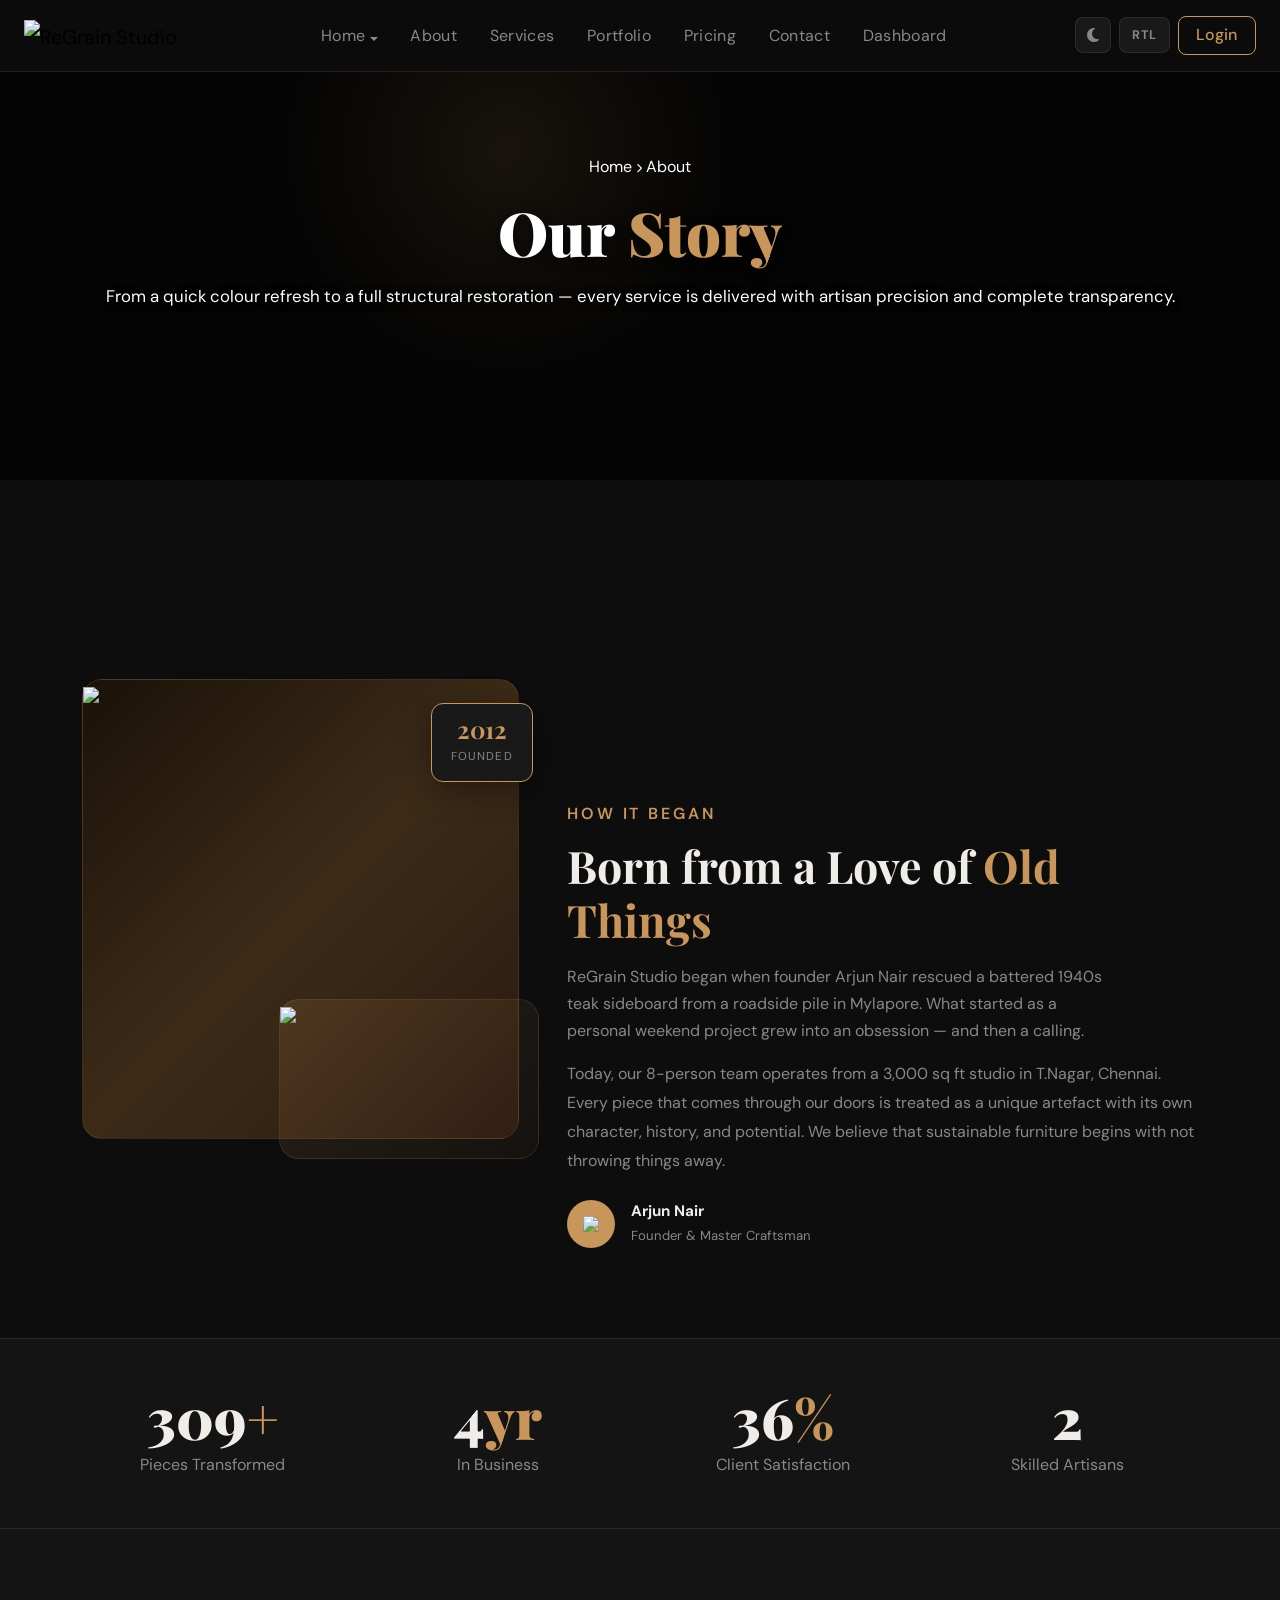
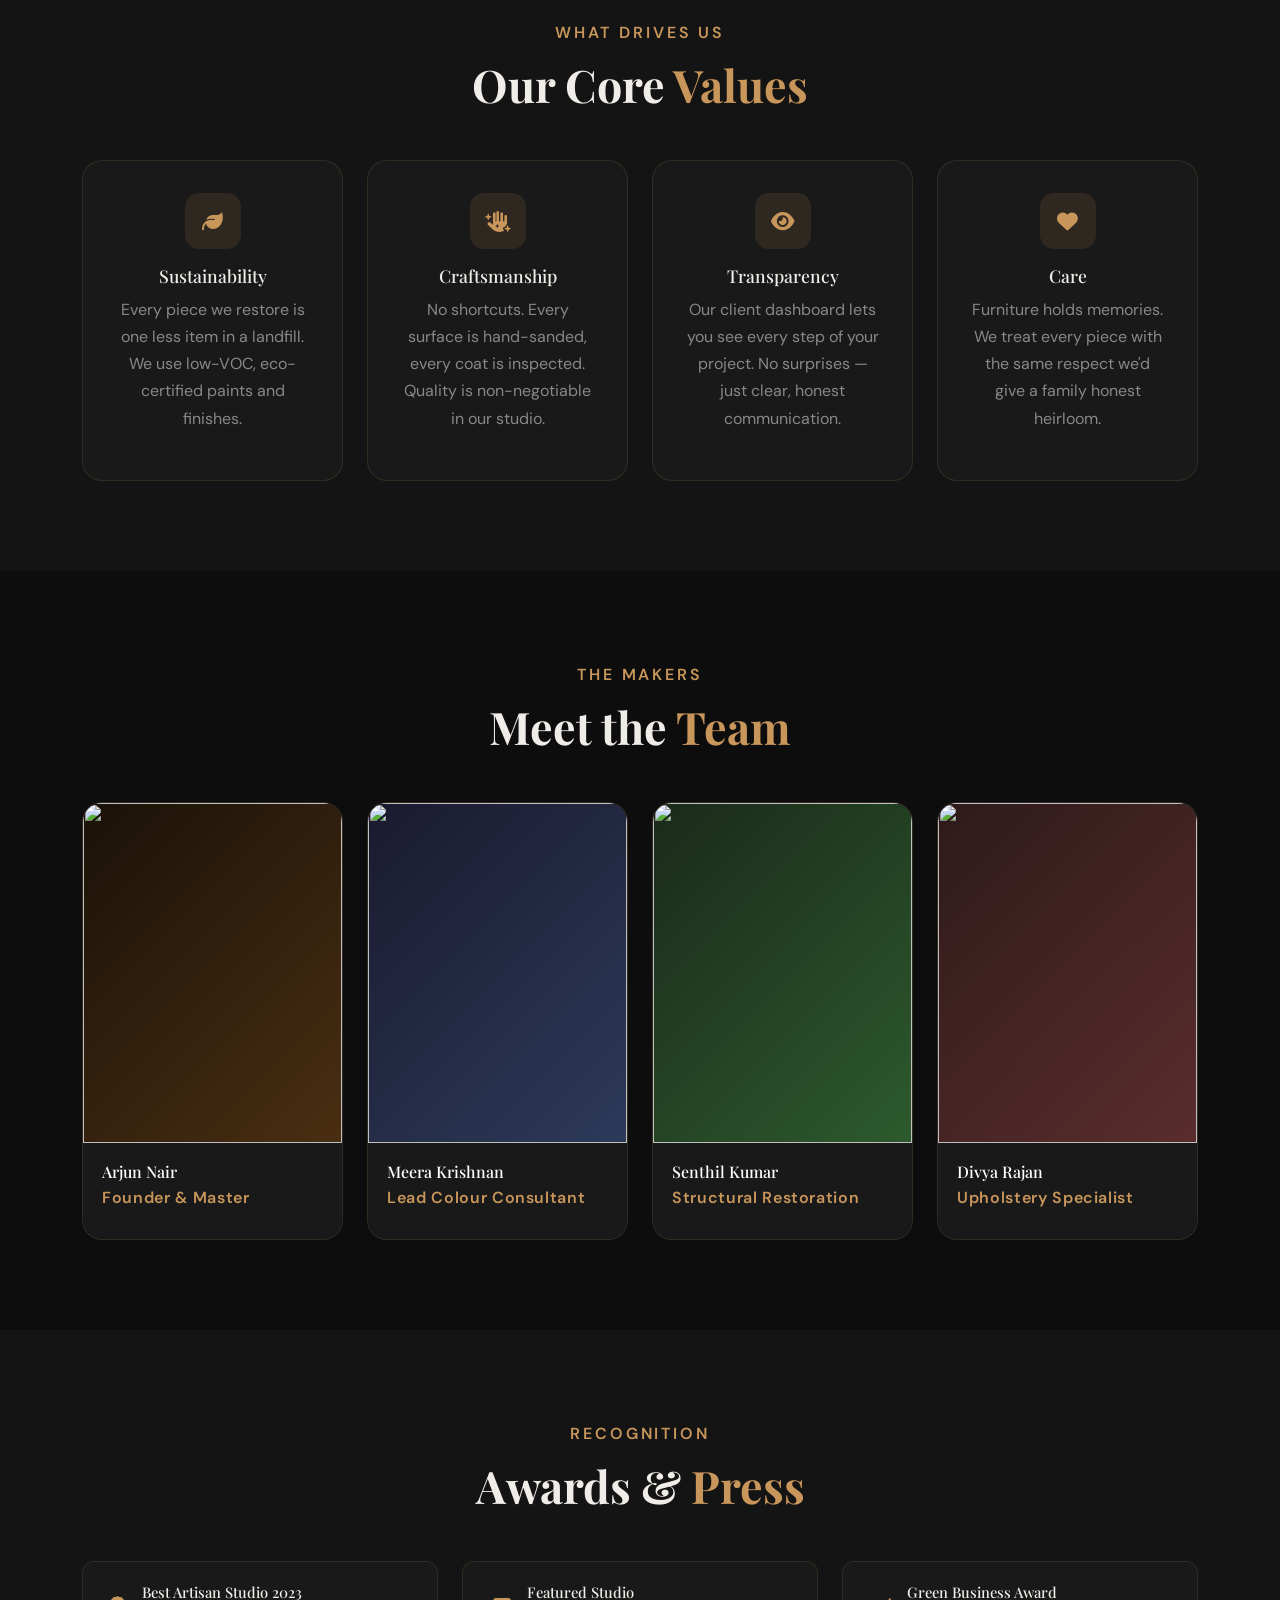
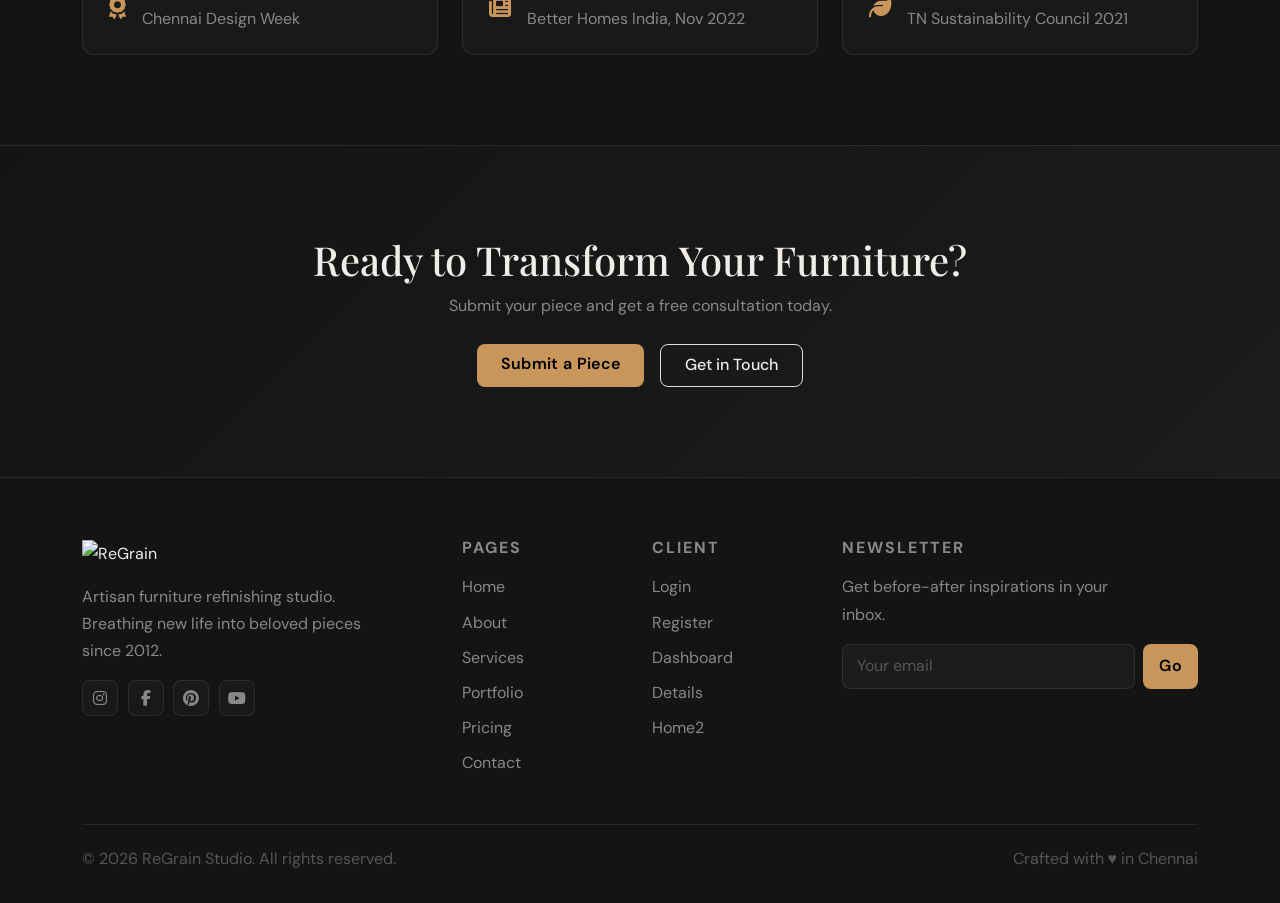
==== about.html @ 39380ac1 "Add files via upload" ====
<!DOCTYPE html>
<html lang="en">
<head>
  <meta charset="UTF-8"/>
  <meta name="viewport" content="width=device-width, initial-scale=1.0"/>
  <title>About Us — ReGrain Studio</title>
  <link rel="icon" type="image/svg+xml" href="favicon.svg"/>
  <link rel="stylesheet" href="https://cdn.jsdelivr.net/npm/bootstrap@5.3.3/dist/css/bootstrap.min.css"/>
  <link rel="stylesheet" href="https://cdnjs.cloudflare.com/ajax/libs/font-awesome/6.5.0/css/all.min.css"/>
  <link href="https://fonts.googleapis.com/css2?family=Playfair+Display:wght@400;600;700;900&family=DM+Sans:wght@300;400;500;600&display=swap" rel="stylesheet"/>
  <link rel="stylesheet" href="style.css"/>
  <link rel="stylesheet" href="pages.css"/>
</head>
<body class="dark-mode">

<!-- NAVBAR -->
<nav class="navbar navbar-expand-lg fixed-top" id="mainNav">
  <div class="container-fluid px-4">
    <a class="navbar-brand" href="index.html">
       <img src="images/refinish.png" alt="ReGrain Studio" class="nav-logo"/>
    </a>
    <button class="navbar-toggler hamburger-btn" type="button" id="hamburgerBtn" aria-label="Toggle navigation">
      <span class="ham-line"></span>
      <span class="ham-line"></span>
      <span class="ham-line"></span>
    </button>
    <div class="collapse navbar-collapse" id="navbarNav">
      <ul class="navbar-nav mx-auto gap-1">
        <li class="nav-item dropdown">
          <a class="nav-link dropdown-toggle" href="#" role="button" data-bs-toggle="dropdown">Home</a>
          <ul class="dropdown-menu dark-dropdown">
            <li><a class="dropdown-item" href="index.html">Home 1 — Classic</a></li>
            <li><a class="dropdown-item" href="home2.html">Home 2 — Minimal</a></li>
          </ul>
        </li>
        <li class="nav-item"><a class="nav-link active" href="about.html">About</a></li>
        <li class="nav-item"><a class="nav-link" href="services.html">Services</a></li>
        <li class="nav-item"><a class="nav-link" href="portfolio.html">Portfolio</a></li>
        <li class="nav-item"><a class="nav-link" href="pricing.html">Pricing</a></li>
        <li class="nav-item"><a class="nav-link" href="contact.html">Contact</a></li>
        <li class="nav-item"><a class="nav-link" href="dashboard.html">Dashboard</a></li>
      </ul>
      <div class="nav-actions d-flex align-items-center gap-2">
        <button class="icon-toggle-btn" id="themeToggleBtn" title="Switch to Light Mode">
          <i class="fas fa-moon"></i>
        </button>
        <button class="icon-toggle-btn rtl-toggle-btn" id="rtlToggleBtn" title="Switch to RTL">
          <i class="fas fa-align-right"></i>
          <span class="rtl-label">RTL</span>
        </button>
        <a href="login.html" class="btn btn-login">Login</a>
      </div>
    </div>
  </div>
</nav>

<!-- PAGE HERO -->

<section class="page-hero">
  <div class="page-hero-grain"></div>
  <div class="page-hero-glow" style="left:20%;top:-100px;"></div>
  <div class="container">
    <div class="page-hero-inner">
      <div class="page-breadcrumb"><a href="index.html">Home</a> <i class="fas fa-chevron-right"></i> <span>About</span></div>
      <h1 class="page-hero-title">Our <span class="text-accent">Story</span></h1>
      <p class="page-hero-desc">From a quick colour refresh to a full structural restoration — every service is delivered with artisan precision and complete transparency.</p>
    </div>
  </div>
</section>

<!-- STORY SECTION -->
<section class="section-pad about-page-sec">
  <div class="container">
    <div class="row align-items-center g-5">
      <div class="col-lg-5">
        <div class="about-story-img-wrap">
          <div class="story-img-main"><img src="images/about-us1.jpg"></div>
          <div class="story-img-accent"><img src="images/about-us.webp"></div>
          <div class="story-year-badge"><span class="year-num">2012</span><span class="year-label">Founded</span></div>
        </div>
      </div>
      <div class="col-lg-7">
        <span class="section-eyebrow">How It Began</span>
        <h2 class="section-title">Born from a Love of <span class="text-accent">Old Things</span></h2>
        <p class="section-desc mb-3">ReGrain Studio began when founder Arjun Nair rescued a battered 1940s teak sideboard from a roadside pile in Mylapore. What started as a personal weekend project grew into an obsession — and then a calling.</p>
        <p style="color:var(--text-muted);font-size:1rem;line-height:1.8;">Today, our 8-person team operates from a 3,000 sq ft studio in T.Nagar, Chennai. Every piece that comes through our doors is treated as a unique artefact with its own character, history, and potential. We believe that sustainable furniture begins with not throwing things away.</p>
        <div class="story-signature mt-4">
          <div class="signature-img"><img src="images/testimonial-3.jpg"></div>
          <div><strong>Arjun Nair</strong><span style="display:block;font-size:0.82rem;color:var(--text-muted)">Founder & Master Craftsman</span></div>
        </div>
      </div>
    </div>
  </div>
</section>

<!-- NUMBERS BAND -->
<section class="numbers-band">
  <div class="container">
    <div class="row g-4 text-center">
      <div class="col-6 col-lg-3">
        <div class="number-item"><span class="big-num">840<span class="text-accent">+</span></span><span class="num-label">Pieces Transformed</span></div>
      </div>
      <div class="col-6 col-lg-3">
        <div class="number-item"><span class="big-num">12<span class="text-accent">yr</span></span><span class="num-label">In Business</span></div>
      </div>
      <div class="col-6 col-lg-3">
        <div class="number-item"><span class="big-num">98<span class="text-accent">%</span></span><span class="num-label">Client Satisfaction</span></div>
      </div>
      <div class="col-6 col-lg-3">
        <div class="number-item"><span class="big-num">8<span class="text-accent"></span></span><span class="num-label">Skilled Artisans</span></div>
      </div>
    </div>
  </div>
</section>

<!-- VALUES -->
<section class="section-pad bg-alt">
  <div class="container">
    <div class="text-center mb-5">
      <span class="section-eyebrow">What Drives Us</span>
      <h2 class="section-title">Our Core <span class="text-accent">Values</span></h2>
    </div>
    <div class="row g-4">
      <div class="col-lg-3 col-md-6">
        <div class="value-card">
          <div class="value-icon"><i class="fas fa-leaf"></i></div>
          <h5>Sustainability</h5>
          <p>Every piece we restore is one less item in a landfill. We use low-VOC, eco-certified paints and finishes.</p>
        </div>
      </div>
      <div class="col-lg-3 col-md-6">
        <div class="value-card">
          <div class="value-icon"><i class="fas fa-hand-sparkles"></i></div>
          <h5>Craftsmanship</h5>
          <p>No shortcuts. Every surface is hand-sanded, every coat is inspected. Quality is non-negotiable in our studio.</p>
        </div>
      </div>
      <div class="col-lg-3 col-md-6">
        <div class="value-card">
          <div class="value-icon"><i class="fas fa-eye"></i></div>
          <h5>Transparency</h5>
          <p>Our client dashboard lets you see every step of your project. No surprises — just clear, honest communication.</p>
        </div>
      </div>
      <div class="col-lg-3 col-md-6">
        <div class="value-card">
          <div class="value-icon"><i class="fas fa-heart"></i></div>
          <h5>Care</h5>
          <p>Furniture holds memories. We treat every piece with the same respect we'd give a family honest heirloom.</p>
        </div>
      </div>
    </div>
  </div>
</section>

<!-- TEAM -->
<section class="section-pad">
  <div class="container">
    <div class="text-center mb-5">
      <span class="section-eyebrow">The Makers</span>
      <h2 class="section-title">Meet the <span class="text-accent">Team</span></h2>
    </div>
    <div class="row g-4">
      <div class="col-lg-3 col-md-6">
        <div class="team-card">
          <div class="team-photo tp1"><img src="images/testimonial-member4.jpg"></div>
          <div class="team-info">
            <h6>Arjun Nair</h6>
            <span>Founder & Master</span>
            
          </div>
        </div>
      </div>
      <div class="col-lg-3 col-md-6">
        <div class="team-card">
          <div class="team-photo tp2"><img src="images/testimonial-member1.jpg"></div>
          <div class="team-info">
            <h6>Meera Krishnan</h6>
            <span>Lead Colour Consultant</span>
           
          </div>
        </div>
      </div>
      <div class="col-lg-3 col-md-6">
        <div class="team-card">
          <div class="team-photo tp3"><img src="images/testimonial-member2.jpg"></div>
          <div class="team-info">
            <h6>Senthil Kumar</h6>
            <span>Structural Restoration</span>
           
          </div>
        </div>
      </div>
      <div class="col-lg-3 col-md-6">
        <div class="team-card">
          <div class="team-photo tp4"><img src="images/testimonial-member3.jpg"></div>
          <div class="team-info">
            <h6>Divya Rajan</h6>
            <span>Upholstery Specialist</span>
            
          </div>
        </div>
      </div>
    </div>
  </div>
</section>

<!-- AWARDS & PRESS -->
<section class="section-pad bg-alt">
  <div class="container">
    <div class="text-center mb-5">
      <span class="section-eyebrow">Recognition</span>
      <h2 class="section-title">Awards & <span class="text-accent">Press</span></h2>
    </div>
    <div class="row g-4">
      <div class="col-lg-4 col-md-6">
        <div class="award-card"><i class="fas fa-award"></i><div><h6>Best Artisan Studio 2023</h6><span>Chennai Design Week</span></div></div>
      </div>
      <div class="col-lg-4 col-md-6">
        <div class="award-card"><i class="fas fa-newspaper"></i><div><h6>Featured Studio</h6><span>Better Homes India, Nov 2022</span></div></div>
      </div>
      <div class="col-lg-4 col-md-6">
        <div class="award-card"><i class="fas fa-leaf"></i><div><h6>Green Business Award</h6><span>TN Sustainability Council 2021</span></div></div>
      </div>
    </div>
  </div>
</section>

<!-- CTA -->
<section class="about-cta-section">
  <div class="container text-center">
    <h2>Ready to Transform Your Furniture?</h2>
    <p>Submit your piece and get a free consultation today.</p>
    <div class="d-flex gap-3 justify-content-center flex-wrap mt-4">
      <a href="dashboard.html" class="btn btn-primary-custom btn-lg">Submit a Piece</a>
      <a href="contact.html" class="btn btn-outline-custom btn-lg">Get in Touch</a>
    </div>
  </div>
</section>

<!-- FOOTER -->
<footer class="site-footer">
  <div class="container">
    <div class="row g-4">
      <div class="col-lg-4">
        <a href="index.html"><img src="images/refinish.png" alt="ReGrain" class="footer-logo"/></a>
        <p class="footer-desc mt-3">Artisan furniture refinishing studio. Breathing new life into beloved pieces since 2012.</p>
        <div class="social-links mt-3">
          <a href="#" class="social-link"><i class="fab fa-instagram"></i></a>
          <a href="#" class="social-link"><i class="fab fa-facebook-f"></i></a>
          <a href="#" class="social-link"><i class="fab fa-pinterest"></i></a>
          <a href="#" class="social-link"><i class="fab fa-youtube"></i></a>
        </div>
      </div>
      <div class="col-lg-2 col-6">
        <h6 class="footer-heading">Pages</h6>
        <ul class="footer-links">
          <li><a href="index.html">Home</a></li>
          <li><a href="about.html">About</a></li>
          <li><a href="services.html">Services</a></li>
          <li><a href="portfolio.html">Portfolio</a></li>
          <li><a href="pricing.html">Pricing</a></li>
          <li><a href="contact.html">Contact</a></li>
        </ul>
      </div>
      <div class="col-lg-2 col-6">
        <h6 class="footer-heading">Client</h6>
        <ul class="footer-links">
          <li><a href="login.html">Login</a></li>
          <li><a href="register.html">Register</a></li>
          <li><a href="dashboard.html">Dashboard</a></li>
          <li><a href="#">Details</a></li>
          <li><a href="#">Home2</a></li>
        </ul>
      </div>
      <div class="col-lg-4">
        <h6 class="footer-heading">Newsletter</h6>
        <p class="footer-desc">Get before-after inspirations in your inbox.</p>
        <div class="newsletter-form d-flex gap-2 mt-2">
          <input type="email" class="form-control custom-input" placeholder="Your email"/>
          <button class="btn btn-primary-custom px-3">Go</button>
        </div>
      </div>
    </div>
    <div class="footer-bottom">
      <span>© 2026 ReGrain Studio. All rights reserved.</span>
      <span>Crafted with ♥ in Chennai</span>
    </div>
  </div>
</footer>

<button class="scroll-top-btn" id="scrollTopBtn"><i class="fas fa-arrow-up"></i></button>
<script src="https://cdn.jsdelivr.net/npm/bootstrap@5.3.3/dist/js/bootstrap.bundle.min.js"></script>
<script src="main.js"></script>
<script>
  const observer = new IntersectionObserver((entries) => {
    entries.forEach(entry => {
      if (entry.isIntersecting) {
        document.querySelectorAll('.big-num').forEach(el => {
          const accent = el.querySelector('.text-accent');
          const suffix = accent ? accent.textContent : '';
          const target = parseInt(el.textContent.replace(/[^0-9]/g, ''));

          let start = 0;
          const duration = 2000;
          const step = 16;
          const increment = target / (duration / step);

          const timer = setInterval(() => {
            start += increment;
            if (start >= target) {
              start = target;
              clearInterval(timer);
            }
            // number update, accent span restore
            el.textContent = Math.floor(start);
            if (accent) {
              accent.textContent = suffix;
              el.appendChild(accent);
            }
          }, step);
        });
        observer.disconnect();
      }
    });
  }, { threshold: 0.3 });

  const band = document.querySelector('.numbers-band');
  if (band) observer.observe(band);
</script>
</body>
</html>
---- style.css ----
/* ===========================
   REGRAIN STUDIO — style.css
   =========================== */

:root {
  --accent: #C8965A;
  --accent-light: #E8B87A;
  --dark-bg: #0D0D0D;
  --dark-bg2: #141414;
  --dark-bg3: #1C1C1C;
  --dark-card: #191919;
  --dark-border: rgba(200,150,90,0.15);
  --text-primary: #F0EDE8;
  --text-muted: #888;
  --text-dim: #555;
  --sidebar-w: 260px;
  --nav-h: 72px;
  --radius: 12px;
  --radius-lg: 20px;
  --shadow: 0 8px 32px rgba(0,0,0,0.4);
  --shadow-sm: 0 2px 12px rgba(0,0,0,0.3);
  --transition: 0.3s cubic-bezier(0.4,0,0.2,1);
}

/* ---- RESET & BASE ---- */
*, *::before, *::after { box-sizing: border-box; margin: 0; padding: 0; }
html { scroll-behavior: smooth; }
body { font-family: 'DM Sans', sans-serif; background: var(--dark-bg); color: var(--text-primary); line-height: 1.7; }
body.dark-mode { background: var(--dark-bg); color: var(--text-primary); }
img { max-width: 100%; }
a { text-decoration: none; color: inherit; }
.text-accent { color: var(--accent); }

/* ---- SCROLLBAR ---- */
::-webkit-scrollbar { width: 6px; }
::-webkit-scrollbar-track { background: var(--dark-bg); }
::-webkit-scrollbar-thumb { background: var(--accent); border-radius: 3px; }

/* ---- TYPOGRAPHY ---- */
h1, h2, h3, h4, h5, h6 { font-family: 'Playfair Display', serif; }

/* ========================
   NAVBAR
   ======================== */
.navbar {
  background: rgba(13,13,13,0.92);
  backdrop-filter: blur(12px);
  border-bottom: 1px solid var(--dark-border);
  padding:0px;
  height: var(--nav-h);
  transition: var(--transition);
  z-index: 1000;
}
.navbar.scrolled {
  background: rgba(13,13,13,0.98);
  box-shadow: 0 2px 24px rgba(0,0,0,0.5);
}
.nav-logo { height: 58px; }
.sidebar-logo img
{
  height:80px;
}
.footer-logo {
  height: 74px;
}
.auth-logo
{
  height: 74px;
}
body.light-mode .nav-logo,body.light-mode .sidebar-logo img, body.light-mode .footer-logo,body.light-mode .auth-logo {
  filter: invert(58%) sepia(45%) saturate(600%) hue-rotate(5deg) brightness(90%) contrast(90%);
}
.navbar-nav .nav-link {
  color: var(--text-muted) !important;
  font-size: 1rem
  font-weight: 500;
  padding: 0.4rem 0.9rem !important;
  border-radius: 6px;
  transition: var(--transition);
  letter-spacing: 0.02em;
}
.navbar-nav .nav-link:hover,
.navbar-nav .nav-link.active {
  color: var(--accent) !important;
  background: rgba(200,150,90,0.08);
}
.dark-dropdown {
  background: var(--dark-bg3);
  border: 1px solid var(--dark-border);
  border-radius: var(--radius);
  padding: 0.4rem;
  box-shadow: var(--shadow);
}
.dark-dropdown .dropdown-item {
  color: var(--text-muted);
  border-radius: 6px;
  font-size: 1rem;
  padding: 0.5rem 0.9rem;
}
.dark-dropdown .dropdown-item:hover {
  background: rgba(200,150,90,0.1);
  color: var(--accent);
}
.dark-dropdown .dropdown-item
{
  background:none;
}
.dark-dropdown .dropdown-item.active
{
  color: var(--accent) !important;
}

/* Login Button */
.btn-login {
  background: transparent;
  border: 1.5px solid var(--accent);
  color: var(--accent);
  border-radius: 8px;
  padding: 0.38rem 1.1rem;
  font-size: 1rem;
  font-weight: 500;
  transition: var(--transition);
}
.btn-login:hover {
  background: var(--accent);
  color: #000;
}

/* Hamburger */
.hamburger-btn {
  border: none;
  background: none;
  padding: 6px;
  cursor: pointer;
  display: flex;
  flex-direction: column;
  gap: 5px;
  width: 36px;
}
.ham-line {
  display: block;
  width: 100%;
  height: 2px;
  background: var(--accent);
  border-radius: 2px;
  transition: var(--transition);
}
.hamburger-btn.open .ham-line:nth-child(1) { transform: rotate(45deg) translate(5px,5px); }
.hamburger-btn.open .ham-line:nth-child(2) { opacity: 0; }
.hamburger-btn.open .ham-line:nth-child(3) { transform: rotate(-45deg) translate(5px,-5px); }
.hamburger-btn { display: none; }
@media (max-width: 1023px) { .hamburger-btn { display: flex !important; } }

/* ========================
   BUTTONS
   ======================== */
.btn-primary-custom {
  background: var(--accent);
  color: #000;
  border: none;
  border-radius: 8px;
  padding: 0.55rem 1.5rem;
  font-weight: 600;
  font-size: 1rem
  transition: var(--transition);
  letter-spacing: 0.02em;
}
.btn-primary-custom:hover {
  background: var(--accent-light);
  color: #000;
  transform: translateY(-1px);
  box-shadow: 0 6px 20px rgba(200,150,90,0.35);
}
.btn-outline-custom {
  background: transparent;
  border: 1.5px solid #ddd;
  color: var(--text-primary);
  border-radius: 8px;
  padding: 0.55rem 1.5rem;
  font-weight: 500;
  font-size: 1rem
  transition: var(--transition);
}
.dashboard-main .projects-table-wrap .btn-outline-custom
{
background: transparent;
  border: 1.5px solid #000 !important;
  color: #000 !important;
  border-radius: 8px;
  padding: 0.55rem 1.5rem;
  font-weight: 500;
  font-size: 1rem
  transition: var(--transition);
}
.dash-table thead th
{
  color:#fff !important;
}
.btn-outline-custom:hover {
  border-color: var(--accent);
  color: var(--accent);
  background: rgba(200,150,90,0.06);
}

/* ========================
   SECTIONS
   ======================== */
.section-pad { padding: 90px 0; }
.bg-alt { background: var(--dark-bg2); }
.section-eyebrow {
  display: inline-block;
  color: var(--accent);
  font-size: 1rem;
  font-weight: 600;
  letter-spacing: 0.18em;
  text-transform: uppercase;
  margin-bottom: 0.75rem;
}
.section-title {
  font-size: clamp(2rem, 4vw, 2.8rem);
  font-weight: 700;
  line-height: 1.2;
  margin-bottom: 1rem;
}
.section-desc { color: var(--text-muted); font-size: 1rem; max-width: 540px; }

/* ========================
   HERO SECTION
   ======================== */
.hero-section {
  position: relative;
  overflow: hidden;
  background: var(--dark-bg);
  padding-top: var(--nav-h);
}
.hero-bg-grain {
  position: absolute; inset: 0;
  background-image: url("data:image/svg+xml,%3Csvg viewBox='0 0 256 256' xmlns='http://www.w3.org/2000/svg'%3E%3Cfilter id='noise'%3E%3CfeTurbulence type='fractalNoise' baseFrequency='0.9' numOctaves='4' stitchTiles='stitch'/%3E%3C/filter%3E%3Crect width='100%25' height='100%25' filter='url(%23noise)' opacity='0.04'/%3E%3C/svg%3E");
  opacity: 0.4; pointer-events: none;
}
.hero-circle {
  position: absolute;
  border-radius: 50%;
  filter: blur(80px);
  pointer-events: none;
}
.hero-circle.c1 { width: 500px; height: 500px; background: rgba(200,150,90,0.12); top: -100px; right: -100px; }
.hero-circle.c2 { width: 300px; height: 300px; background: rgba(200,150,90,0.06); bottom: 0; left: 10%; }

.hero-badge {
  display: inline-block;
  background: rgba(200,150,90,0.12);
  border: 1px solid rgba(200,150,90,0.3);
  color: var(--accent);
  font-size: 1rem;
  letter-spacing: 0.12em;
  padding: 0.35rem 1rem;
  border-radius: 20px;
  margin-bottom: 1.5rem;
  font-weight: 500;
}
.hero-title {
  font-size: clamp(2.5rem, 5.5vw, 4rem);
  font-weight: 900;
  line-height: 1.1;
  margin-bottom: 1.5rem;
  letter-spacing: -0.02em;
}
.hero-desc { color: var(--text-muted); font-size: 1.05rem; max-width: 480px; margin-bottom: 2rem; }
.stat-item { display: flex; flex-direction: column; }
.stat-num { font-family: 'Playfair Display', serif; font-size: 1.8rem; font-weight: 700; color: var(--accent); line-height: 1; }
.stat-label { font-size: 1rem; color: var(--text-muted); margin-top: 0.2rem; }

/* Before/After Hero Card */
.before-after-card {
  display: flex;
  align-items: stretch;
  border-radius: var(--radius-lg);
  overflow: hidden;
  box-shadow: var(--shadow);
  border: 1px solid var(--dark-border);
  max-width: 520px;
  margin: 0 auto;
  height: 380px;
  animation: floatCard 6s ease-in-out infinite;
}
@keyframes floatCard {
  0%,100% { transform: translateY(0); }
  50% { transform: translateY(-12px); }
}
.ba-panel { flex: 1; position: relative; display: flex; align-items: flex-end; }
.ba-img { position: absolute; inset: 0; }
.before-img { background: linear-gradient(135deg, #2a1f14 0%, #3d2b18 50%, #1f1208 100%); }
.after-img { background: linear-gradient(135deg, #1a2f1a 0%, #2d5a2d 50%, #4a8c4a 100%); }
.ba-label {
  position: relative; z-index: 2;
  font-size: 0.75rem; font-weight: 700;
  letter-spacing: 0.1em; text-transform: uppercase;
  padding: 0.4rem 0.8rem;
  background: rgba(0,0,0,0.6);
  margin: 12px;
  border-radius: 4px;
}
.ba-divider {
  width: 44px; flex-shrink: 0;
  background: var(--dark-bg);
  display: flex; align-items: center; justify-content: center;
  color: var(--accent);
  font-size: 1rem
  border-left: 1px solid var(--dark-border);
  border-right: 1px solid var(--dark-border);
}

/* ========================
   ABOUT
   ======================== */
.about-img-wrap { position: relative; }
.about-img-main {
  width: 100%; height: 420px;
  background: linear-gradient(135deg, #1a1208 0%, #3d2b18 60%, #2a1f14 100%);
  border-radius: var(--radius-lg);
  border: 1px solid var(--dark-border);
}
.about-badge-float {
  position: absolute; bottom: 20px; left: -20px;
  background: var(--dark-card);
  border: 1px solid var(--dark-border);
  border-radius: var(--radius);
  padding: 0.8rem 1.2rem;
  display: flex; align-items: center; gap: 0.6rem;
  box-shadow: var(--shadow);
  font-size: 1rem; font-weight: 600;
}
.about-badge-float i { color: var(--accent); }
.feature-card {
  background: var(--dark-card);
  border: 1px solid var(--dark-border);
  border-radius: var(--radius);
  padding: 1rem 1.2rem;
  display: flex; align-items: center; gap: 0.8rem;
  transition: var(--transition);
}
.feature-card:hover { border-color: var(--accent); transform: translateY(-2px); }
.feature-card i { color: var(--accent); font-size: 1.1rem; }
.feature-card h6 { margin: 0; font-size: 1rem; font-family: 'DM Sans', sans-serif; font-weight: 600; }

/* ========================
   SERVICES
   ======================== */
.service-card {
  background: var(--dark-card);
  border: 1px solid var(--dark-border);
  border-radius: var(--radius-lg);
  padding: 2rem;
  height: 100%;
  position: relative;
  transition: var(--transition);
}
.service-card:hover {
  border-color: var(--accent);
  transform: translateY(-4px);
  box-shadow: 0 16px 40px rgba(200,150,90,0.1);
}
.service-card.featured {
  border-color: var(--accent);
  background: linear-gradient(135deg, var(--dark-card) 0%, rgba(200,150,90,0.05) 100%);
}
.service-badge {
  position: absolute; top: -12px; left: 50%; transform: translateX(-50%);
  background: var(--accent);
  color: #000;
  font-size: 0.72rem; font-weight: 700;
  letter-spacing: 0.1em;
  padding: 0.25rem 0.9rem;
  border-radius: 20px;
}
.service-icon {
  width: 52px; height: 52px;
  background: rgba(200,150,90,0.12);
  border-radius: 12px;
  display: flex; align-items: center; justify-content: center;
  font-size: 1.3rem; color: var(--accent);
  margin-bottom: 1rem;
}
.service-card h5 { font-size: 1.2rem; margin-bottom: 0.6rem; }
.service-card p { color: var(--text-muted); font-size: 1rem }
.service-link {
  display: inline-flex; align-items: center; gap: 0.4rem;
  color: var(--accent); font-size: 1rem; font-weight: 600;
  margin-top: 1rem; transition: var(--transition);
}
.service-link:hover { gap: 0.7rem; }

/* ========================
   PORTFOLIO
   ======================== */
.filter-btn {
  background: var(--dark-card);
  border: 1px solid var(--dark-border);
  color: var(--text-muted);
  border-radius: 20px;
  padding: 0.35rem 1.1rem;
  font-size: 1rem;
  cursor: pointer;
  transition: var(--transition);
}
.filter-btn.active, .filter-btn:hover {
  background: var(--accent);
  color: #000;
  border-color: var(--accent);
}
.portfolio-card {
  border-radius: var(--radius-lg);
  overflow: hidden;
  border: 1px solid var(--dark-border);
  transition: var(--transition);
  cursor: pointer;
}
.portfolio-card:hover { transform: translateY(-4px); box-shadow: 0 16px 40px rgba(0,0,0,0.4); }
.portfolio-ba { display: flex; height: 240px; }

.p-before,
.p-after {
  flex: 1;
  position: relative;
  overflow: hidden;
  border-right: 1px solid rgba(255,255,255,0.06);
}

/* Image — full cover, centered */
.p-before img,
.p-after img {
  position: absolute;
  inset: 0;
  width: 100%;
  height: 100%;
  object-fit: cover;
  object-position: center;
  display: block;
  transition: transform 0.4s ease;
}
.portfolio-card:hover .p-before img,
.portfolio-card:hover .p-after img { transform: scale(1.04); }

/* Before/After label — top left corner */
.p-before span,
.p-after span {
  position: absolute;
  top: 10px;
  left: 10px;
  z-index: 2;
  font-size: 0.68rem;
  font-weight: 700;
  letter-spacing: 0.1em;
  text-transform: uppercase;
  background: rgba(0,0,0,0.55);
  backdrop-filter: blur(4px);
  padding: 3px 9px;
  border-radius: 4px;
  color: #fff;
}

/* Fallback background if no image */
.p-before { background: linear-gradient(135deg, #1f1208, #3d2b18); }
.p-after  { background: linear-gradient(135deg, #1a2f1a, #4a8c4a); }
.p-after.alt  { background: linear-gradient(135deg, #1a1a2e, #2d2d5a); }
.p-after.alt2 { background: linear-gradient(135deg, #2e1a1a, #8c3a3a); }

.portfolio-info {
  background: var(--dark-card);
  padding: 1rem 1.2rem;
}
.portfolio-info h6 { margin: 0 0 0.2rem; font-size: 0.95rem; }
.portfolio-info span { font-size: 1rem; color: var(--text-muted); }

/* ========================
   PRICING CALCULATOR
   ======================== */
.calc-card {
  background: var(--dark-card);
  border: 1px solid var(--dark-border);
  border-radius: var(--radius-lg);
  padding: 2rem;
}
.calc-label { font-size: 1rem; color: var(--text-muted); margin-bottom: 0.4rem; }
.calc-select, .form-select.calc-select {
  background: var(--dark-bg3);
  border: 1px solid var(--dark-border);
  color: var(--text-primary);
  border-radius: 8px;
  padding: 0.55rem 0.9rem;
  font-size: 1rem
}
.calc-select:focus { border-color: var(--accent); box-shadow: 0 0 0 2px rgba(200,150,90,0.2); outline: none; }
.condition-chip {
  display: flex; align-items: center; gap: 0.4rem;
  cursor: pointer;
  background: var(--dark-bg3);
  border: 1px solid var(--dark-border);
  border-radius: 8px;
  padding: 0.4rem 0.9rem;
  font-size: 1rem;
  transition: var(--transition);
}
.condition-chip:has(input:checked) { border-color: var(--accent); color: var(--accent); }
.condition-chip input { display: none; }
.calc-result {
  display: flex; justify-content: space-between; align-items: center;
  background: var(--dark-bg3);
  border: 1px solid var(--dark-border);
  border-radius: var(--radius);
  padding: 1rem 1.2rem;
  margin-top: 1rem;
  font-size: 1rem color: var(--text-muted);
}
.calc-price { font-family: 'Playfair Display', serif; font-size: 1.8rem; color: var(--accent); font-weight: 700; }

/* Pricing Tiers */
.pricing-tiers { display: flex; flex-direction: column; gap: 1rem; }
.tier-card {
  background: var(--dark-card);
  border: 1px solid var(--dark-border);
  border-radius: var(--radius);
  padding: 1.2rem 1.5rem;
  transition: var(--transition);
}
.tier-card.active { border-color: var(--accent); background: linear-gradient(135deg, var(--dark-card), rgba(200,150,90,0.06)); }
.tier-card h6 { font-size: 1rem; color: var(--text-muted); text-transform: uppercase; letter-spacing: 0.1em; margin-bottom: 0.3rem; }
.tier-price { font-family: 'Playfair Display', serif; font-size: 1.4rem; color: var(--accent); font-weight: 700; margin-bottom: 0.8rem; }
.tier-card ul { list-style: none; padding: 0; margin: 0; }
.tier-card li { font-size: 1rem; color: var(--text-muted); padding: 0.2rem 0; display: flex; gap: 0.5rem; align-items: center; }
.tier-card li i { color: var(--accent); font-size: 0.75rem; }

/* ========================
   TESTIMONIALS
   ======================== */
.testimonial-card {
  background: var(--dark-card);
  border: 1px solid var(--dark-border);
  border-radius: var(--radius-lg);
  padding: 1.8rem;
  transition: var(--transition);
}
.testimonial-card.featured { border-color: var(--accent); }
.testimonial-card:hover { transform: translateY(-3px); }
.stars { color: var(--accent); font-size: 1.1rem; margin-bottom: 0.8rem; }
.testimonial-card p { color: var(--text-muted); font-size: 0.92rem; font-style: italic; margin-bottom: 1.2rem; }
.client-info { display: flex; align-items: center; gap: 0.8rem; }
.client-avatar {
  width: 38px; height: 38px; border-radius: 50%;
  background: var(--accent);
  color: #000; font-size: 1rem; font-weight: 700;
  display: flex; align-items: center; justify-content: center;
}
.client-info strong { display: block; font-size: 1rem }
.client-info span { font-size: 1rem; color: var(--text-muted); }

/* ========================
   CONTACT
   ======================== */
.contact-info-list { display: flex; flex-direction: column; gap: 0.8rem; }
.contact-info-item {
  display: flex; align-items: center; gap: 0.8rem;
  font-size: 1rem color: var(--text-muted);
}
.contact-info-item i { color: var(--accent); width: 20px; }
.social-links { display: flex; gap: 0.6rem; }
.social-link {
  width: 36px; height: 36px;
  background: var(--dark-card);
  border: 1px solid var(--dark-border);
  border-radius: 8px;
  display: flex; align-items: center; justify-content: center;
  font-size: 1rem;
  color: var(--text-muted);
  transition: var(--transition);
}
.social-link:hover { background: var(--accent); color: #000; border-color: var(--accent); }
.contact-form-card {
  background: var(--dark-card);
  border: 1px solid var(--dark-border);
  border-radius: var(--radius-lg);
  padding: 2rem;
}
.custom-input, .form-control.custom-input, .form-select.custom-input {
  background: var(--dark-bg3);
  border: 1px solid var(--dark-border);
  color: var(--text-primary);
  border-radius: 8px;
  padding: 0.6rem 0.9rem;
  font-size: 1rem
  transition: var(--transition);
}
.custom-input:focus { border-color: var(--accent); box-shadow: 0 0 0 2px rgba(200,150,90,0.2); background: var(--dark-bg3); color: var(--text-primary); outline: none; }
.custom-input::placeholder { color: var(--text-dim); }

/* ========================
   FOOTER
   ======================== */
.site-footer {
  background: var(--dark-bg2);
  border-top: 1px solid var(--dark-border);
  padding: 60px 0 30px;
}

.footer-desc { font-size: 1rem; color: var(--text-muted); max-width: 280px; }
.footer-heading { font-family: 'DM Sans', sans-serif; font-size: 1rem; font-weight: 700; letter-spacing: 0.12em; text-transform: uppercase; color: var(--text-muted); margin-bottom: 1rem; }
.footer-links { list-style: none; padding: 0; margin: 0; }
.footer-links li { margin-bottom: 0.5rem; }
.footer-links a { font-size: 1rem; color: var(--text-muted); transition: var(--transition); }
.footer-links a:hover { color: var(--accent); }
.footer-bottom {
  display: flex; justify-content: space-between; align-items: center;
  border-top: 1px solid var(--dark-border);
  margin-top: 40px; padding-top: 20px;
  font-size: 1rem; color: var(--text-dim);
}
@media (max-width: 575px) { .footer-bottom { flex-direction: column; gap: 0.5rem; text-align: center; } }
.newsletter-form .form-control { flex: 1; }

/* ========================
   SCROLL TO TOP
   ======================== */
.scroll-top-btn {
  position: fixed; bottom: 28px; right: 28px;
  width: 46px; height: 46px;
  background: var(--accent);
  color: #000;
  border: none;
  border-radius: 50%;
  display: flex; align-items: center; justify-content: center;
  font-size: 1rem
  cursor: pointer;
  opacity: 0; visibility: hidden;
  transform: translateY(12px);
  transition: var(--transition);
  z-index: 999;
  box-shadow: 0 4px 16px rgba(200,150,90,0.4);
}
.scroll-top-btn.visible { opacity: 1; visibility: visible; transform: translateY(0); }
.scroll-top-btn:hover { transform: translateY(-3px); background: var(--accent-light); }

/* ========================
   AUTH PAGES
   ======================== */
.auth-page {
   min-height: 100vh;
  display: flex;
  align-items: center;
  justify-content: center;
  padding: 2rem;
  overflow-y: auto;               /* box உள்ளே மட்டும் scroll */
  overflow-x: hidden;
}
.auth-page::before {
  content: '';
  position: absolute; top: -200px; right: -200px;
  width: 600px; height: 600px;
  background: radial-gradient(circle, rgba(200,150,90,0.08) 0%, transparent 70%);
  border-radius: 50%;
}
.auth-wrapper { width: 100%;
  max-width: 440px;
  position: relative;
  z-index: 1;
  margin: auto; /* vertical center when content fits */ }
.auth-box {
  background: var(--dark-card);
  border: 1px solid var(--dark-border);
  border-radius: var(--radius-lg);
  padding: 2.5rem;
  box-shadow: var(--shadow);
}
.auth-logo-wrap { text-align: center; margin-bottom: 2rem; }

.auth-title { font-size: 1.7rem; text-align: center; margin-bottom: 0.3rem; }
.auth-sub { color: var(--text-muted); font-size: 1rem; text-align: center; margin-bottom: 1.5rem; }
.social-auth-row { display: flex; gap: 0.6rem; margin-bottom: 1.2rem; }
.social-auth-btn {
  flex: 1;
  background: var(--dark-bg3);
  border: 1px solid var(--dark-border);
  border-radius: 8px;
  padding: 0.55rem;
  color: var(--text-muted);
  font-size: 1rem;
  cursor: pointer;
  transition: var(--transition);
}
.social-auth-btn:hover { border-color: var(--accent); color: var(--accent); background: rgba(200,150,90,0.06); }
.auth-divider {
  display: flex; align-items: center; gap: 1rem;
  margin: 1rem 0;
  color: var(--text-dim); font-size: 1rem;
}
.auth-divider::before, .auth-divider::after { content: ''; flex: 1; height: 1px; background: var(--dark-border); }
.auth-label { font-size: 0.83rem; color: var(--text-muted); margin-bottom: 0.4rem; display: block; font-weight: 500; }
.auth-input, .form-control.auth-input, .form-select.auth-input {
  background: var(--dark-bg3);
  border: 1px solid var(--dark-border);
  color: var(--text-primary);
  border-radius: 8px;
  padding: 0.6rem 0.9rem;
  font-size: 1rem
  width: 100%;
  transition: var(--transition);
}
.auth-input:focus { border-color: var(--accent); box-shadow: 0 0 0 2px rgba(200,150,90,0.15); background: var(--dark-bg3); color: var(--text-primary); outline: none; }
.auth-input::placeholder { color: var(--text-dim); }
.input-pw-wrap { position: relative; }
.input-pw-wrap .auth-input { padding-right: 2.8rem; }
.pw-eye-btn {
  position: absolute; right: 10px; top: 50%; transform: translateY(-50%);
  background: none; border: none;
  color: var(--text-dim); cursor: pointer; font-size: 1rem
  transition: var(--transition);
}
.pw-eye-btn:hover { color: var(--accent); }
.auth-remember-row {
  display: flex; justify-content: space-between; align-items: center;
  font-size: 1rem;
}
.auth-remember { display: flex; align-items: center; gap: 0.4rem; cursor: pointer; color: var(--text-muted); }
.auth-remember input { accent-color: var(--accent); }
.auth-forgot { color: var(--accent); font-size: 0.84rem; }
.auth-forgot:hover { text-decoration: underline; }
.auth-submit { padding: 0.7rem; font-size: 0.95rem; }
.auth-switch { color: var(--text-muted); font-size: 0.87rem; text-align: center; }
.auth-switch a { color: var(--accent); font-weight: 600; }

/* ========================
   DASHBOARD
   ======================== */
.dashboard-page { background: var(--dark-bg); display: flex; }

/* Sidebar */
.dashboard-sidebar {
  position: fixed; left: 0; top: 0; bottom: 0;
  width: var(--sidebar-w);
  background: var(--dark-bg2);
  border-right: 1px solid var(--dark-border);
  display: flex; flex-direction: column;
  z-index: 200;
  transition: transform var(--transition);
  overflow-y: auto;
}
.sidebar-logo {
  padding: 1.4rem 1.4rem 1rem;
  display: flex; align-items: center; justify-content: space-between;
  border-bottom: 1px solid var(--dark-border);
}

.sidebar-close { background: none; border: none; color: var(--text-muted); font-size: 1rem; cursor: pointer; display: none; transition: var(--transition); }
.sidebar-close:hover { color: var(--accent); }
.sidebar-user {
  display: flex; align-items: center; gap: 0.8rem;
  padding: 1rem 1.4rem;
  border-bottom: 1px solid var(--dark-border);
}
.sidebar-avatar {
  width: 36px; height: 36px; border-radius: 50%;
  background: var(--accent); color: #000;
  font-size: 1rem; font-weight: 700;
  display: flex; align-items: center; justify-content: center;
  flex-shrink: 0;
}
.sidebar-username { font-size: 1rem; font-weight: 600; }
.sidebar-email { font-size: 0.75rem; color: var(--text-muted); }
.sidebar-nav { padding: 1rem 0.8rem; flex: 1; }
.sidebar-link {
  display: flex; align-items: center; gap: 0.8rem;
  padding: 0.65rem 0.9rem;
  border-radius: 8px;
  font-size: 1rem;
  color: var(--text-muted);
  transition: var(--transition);
  margin-bottom: 2px;
  position: relative;
}
.sidebar-link:hover, .sidebar-link.active {
  background: rgba(200,150,90,0.1);
  color: var(--accent);
}
.sidebar-link.active { font-weight: 600; }
.sidebar-link i { width: 18px; text-align: center; font-size: 1rem }
.sidebar-link span:first-of-type { flex: 1; }
.sidebar-badge {
  background: var(--accent);
  color: #000;
  font-size: 0.68rem; font-weight: 700;
  padding: 1px 7px;
  border-radius: 10px;
}
.sidebar-badge-new { background: #16a34a; color: #fff; }
.sidebar-divider { height: 1px; background: var(--dark-border); margin: 0.6rem 0; }
.sidebar-link.logout:hover { color: #ef4444; background: rgba(239,68,68,0.06); }

/* Dashboard Main */
.dashboard-main {
  margin-left: var(--sidebar-w);
  min-height: 100vh;
  display: flex; flex-direction: column;
  flex: 1;
  transition: margin var(--transition);
}
.dash-topbar {
  position: sticky; top: 0; z-index: 100;
  background: rgba(13,13,13,0.92);
  backdrop-filter: blur(12px);
  border-bottom: 1px solid var(--dark-border);
  padding: 0 1.5rem;
  height: 60px;
  display: flex; align-items: center; gap: 1rem;
}
.dash-hamburger {
  background: none; border: none; cursor: pointer;
  display: none;
  flex-direction: column; gap: 5px; width: 32px;
}
.dash-hamburger .ham-line { background: var(--accent); height: 2px; border-radius: 2px; width: 100%; }
.dash-topbar-title { flex: 1; font-family: 'Playfair Display', serif; font-size: 1.1rem; font-weight: 600; }
.dash-topbar-right { display: flex; align-items: center; gap: 0.8rem; }
.dash-notif {
  position: relative;
  background: var(--dark-card);
  border: 1px solid var(--dark-border);
  border-radius: 8px;
  width: 36px; height: 36px;
  display: flex; align-items: center; justify-content: center;
  color: var(--text-muted); font-size: 1rem cursor: pointer;
}
.notif-dot {
  position: absolute; top: 6px; right: 6px;
  width: 7px; height: 7px;
  background: var(--accent); border-radius: 50%;
}
.dash-avatar-sm { width: 32px; height: 32px; background: var(--accent); color: #000; font-size: 0.72rem; font-weight: 700; border-radius: 50%; display: flex; align-items: center; justify-content: center; }
.dash-content { padding: 2rem; flex: 1; }

/* Sidebar overlay */
.sidebar-overlay {
  display: none;
  position: fixed; inset: 0;
  background: rgba(0,0,0,0.6);
  z-index: 190;
}
.sidebar-overlay.active { display: block; }

/* Tab panes */
.tab-pane { display: none; }
.tab-pane.active { display: block; animation: fadeUp 0.3s ease; }
@keyframes fadeUp { from { opacity: 0; transform: translateY(8px); } to { opacity: 1; transform: translateY(0); } }

/* Dashboard widgets */
.dash-welcome {
  display: flex; justify-content: space-between; align-items: flex-start;
  margin-bottom: 1.5rem; flex-wrap: wrap; gap: 1rem;
}
.dash-greeting { font-size: 1.6rem; margin: 0; }
.dash-welcome p { color: var(--text-muted); font-size: 1rem margin: 0; }
.stat-widget {
  background: var(--dark-card);
  border: 1px solid var(--dark-border);
  border-radius: var(--radius);
  padding: 1.2rem 1.4rem;
  display: flex; align-items: center; gap: 1rem;
  transition: var(--transition);
}
.stat-widget:hover { border-color: var(--accent); transform: translateY(-2px); }
.sw-icon {
  width: 44px; height: 44px; border-radius: 10px;
  display: flex; align-items: center; justify-content: center;
  font-size: 1rem; flex-shrink: 0;
}
.bg-accent { background: rgba(200,150,90,0.15); color: var(--accent); }
.bg-green { background: rgba(22,163,74,0.15); color: #16a34a; }
.bg-blue { background: rgba(59,130,246,0.15); color: #3b82f6; }
.bg-orange { background: rgba(234,88,12,0.15); color: #ea580c; }
.sw-num { font-family: 'Playfair Display', serif; font-size: 1.5rem; font-weight: 700; line-height: 1; }
.sw-label { font-size: 1rem; color: var(--text-muted); margin-top: 0.2rem; }
.dash-section-title { font-family: 'DM Sans', sans-serif; font-size: 1rem; font-weight: 700; color: var(--text-muted); text-transform: uppercase; letter-spacing: 0.08em; }

/* Project cards */
.project-card {
  background: var(--dark-card);
  border: 1px solid var(--dark-border);
  border-radius: var(--radius);
  overflow: hidden;
  transition: var(--transition);
}
.project-card:hover { border-color: var(--accent); transform: translateY(-2px); }
.project-img { height: 140px; }
.pi1 { background: linear-gradient(135deg, #1a2f1a, #4a8c4a); }
.pi2 { background: linear-gradient(135deg, #1f1208, #3d2b18); }
.pi3 { background: linear-gradient(135deg, #1a1a2e, #2d4a8c); }
.project-body { padding: 1rem; }
.project-body h6 { font-size: 0.92rem; margin-bottom: 0.2rem; }
.project-body p { font-size: 1rem; color: var(--text-muted); margin-bottom: 0.6rem; }
.project-body small { font-size: 0.75rem; color: var(--text-dim); }
.project-status {
  font-size: 0.72rem; font-weight: 700;
  padding: 3px 10px; border-radius: 20px;
  white-space: nowrap;
}
.project-status.in-progress { background: rgba(59,130,246,0.15); color: #60a5fa; }
.project-status.awaiting { background: rgba(234,88,12,0.15); color: #fb923c; }
.project-status.review { background: rgba(168,85,247,0.15); color: #c084fc; }
.project-status.done { background: rgba(22,163,74,0.15); color: #4ade80; }
.project-progress {
  height: 4px;
  background: var(--dark-bg3);
  border-radius: 2px;
  margin-bottom: 0.4rem;
  overflow: hidden;
}
.progress-bar-custom { height: 100%; background: var(--accent); border-radius: 2px; transition: width 1s ease; }

/* Mockup approval */
.mockup-approval-card {
  background: var(--dark-card);
  border: 1px solid var(--accent);
  border-radius: var(--radius-lg);
  padding: 1.5rem;
  display: flex; gap: 1.5rem; flex-wrap: wrap; align-items: center;
}
.mockup-pair { display: flex; align-items: center; gap: 0.8rem; }
.mockup-img { width: 120px; height: 90px; border-radius: 8px; position: relative; display: flex; align-items: flex-end; padding: 6px; }
.before-mock { background: linear-gradient(135deg, #1f1208, #3d2b18); border: 1px solid var(--dark-border); }
.after-mock { background: linear-gradient(135deg, #1f1208, #5C3D2E); border: 1px solid var(--accent); }
.mock-label { font-size: 0.65rem; font-weight: 700; background: rgba(0,0,0,0.6); padding: 2px 6px; border-radius: 3px; letter-spacing: 0.08em; }
.mockup-arrow { color: var(--accent); font-size: 1.1rem; }
.mockup-info { flex: 1; min-width: 200px; }
.mockup-info h6 { margin-bottom: 0.4rem; }
.mockup-info p { font-size: 1rem; color: var(--text-muted); margin-bottom: 0.8rem; }

/* Tables */
.projects-table-wrap { overflow-x: auto; }
.dash-table {
  width: 100%;
  border-collapse: separate;
  border-spacing: 0 4px;
}
.dash-table thead th {
  font-size: 0.75rem; font-weight: 700; text-transform: uppercase;
  letter-spacing: 0.1em; color: var(--text-dim);
  border: none; padding: 0.5rem 1rem;
  background: transparent;
}
.dash-table tbody tr {
  background: var(--dark-card);
  transition: var(--transition);
}
.dash-table tbody tr:hover { background: rgba(200,150,90,0.05); }
.dash-table tbody td {
  padding: 0.85rem 1rem; font-size: 1rem;
  border: none;
  border-top: 1px solid var(--dark-border);
  border-bottom: 1px solid var(--dark-border);
}
.dash-table tbody td:first-child { border-left: 1px solid var(--dark-border); border-radius: 8px 0 0 8px; }
.dash-table tbody td:last-child { border-right: 1px solid var(--dark-border); border-radius: 0 8px 8px 0; }
.mini-progress { height: 4px; background: var(--dark-bg3); border-radius: 2px; width: 80px; overflow: hidden; }
.mini-progress div { height: 100%; background: var(--accent); border-radius: 2px; }

/* Submit form */
.submit-form-card {
  background: var(--dark-card);
  border: 1px solid var(--dark-border);
  border-radius: var(--radius-lg);
  padding: 2rem;
}
.upload-zone {
  border: 2px dashed var(--dark-border);
  border-radius: var(--radius);
  padding: 2.5rem;
  text-align: center;
  cursor: pointer;
  transition: var(--transition);
}
.upload-zone:hover { border-color: var(--accent); background: rgba(200,150,90,0.04); }
.upload-zone i { font-size: 2rem; color: var(--accent); margin-bottom: 0.6rem; }
.upload-zone p { font-size: 1rem color: var(--text-muted); margin: 0 0 0.3rem; }
.upload-zone span { color: var(--accent); font-weight: 600; cursor: pointer; }
.upload-zone small { color: var(--text-dim); font-size: 1rem; }

/* Mockup cards */
.mockup-card {
  background: var(--dark-card);
  border: 1px solid var(--dark-border);
  border-radius: var(--radius-lg);
  padding: 1.5rem;
}
.mockup-card-header { display: flex; justify-content: space-between; align-items: center; margin-bottom: 1rem; }
.mockup-card-header h6 { margin: 0; font-size: 0.95rem; }
.mock-option {
  border-radius: 8px; height: 100px;
  display: flex; flex-direction: column;
  align-items: flex-end; justify-content: flex-end;
  padding: 8px; cursor: pointer;
  border: 1px solid var(--dark-border); transition: var(--transition);
  position: relative;
}
.mock-option:hover { border-color: var(--accent); }
.mock-option span { font-size: 0.7rem; font-weight: 700; background: rgba(0,0,0,0.6); padding: 2px 7px; border-radius: 3px; }
.mock-option.mo1 { background: linear-gradient(135deg, #1a3a2a, #2D6A4F); }
.mock-option.mo2 { background: linear-gradient(135deg, #1a1030, #4c1d95); }
.mock-option.mo3 { background: linear-gradient(135deg, #2a1a0a, #92400e); }
.mock-option.mo4 { background: linear-gradient(135deg, #2a1a0a, #5C3D2E); }
.mock-option.mo5 { background: linear-gradient(135deg, #0a0a1a, #1A1A2E); }
.color-chip { width: 20px; height: 20px; border-radius: 50%; border: 2px solid rgba(255,255,255,0.3); margin-top: 4px; position: absolute; top: 8px; left: 8px; }

/* Gallery */
.gallery-ba-card {
  background: var(--dark-card);
  border: 1px solid var(--dark-border);
  border-radius: var(--radius-lg);
  overflow: hidden;
}
.gba-panels { display: flex; height: 200px; }
.gba-before, .gba-after { flex: 1; position: relative; display: flex; align-items: flex-end; padding: 10px; }
.gba-before { background: linear-gradient(135deg, #1f1208, #3d2b18); border-right: 1px solid rgba(255,255,255,0.05); }
.gba-after { background: linear-gradient(135deg, #1a2f1a, #4a8c4a); }
.gba-before.b2 { background: linear-gradient(135deg, #1f1208, #2d2d18); }
.gba-after.a2 { background: linear-gradient(135deg, #1a1a2e, #2d4a8c); }
.gba-before span, .gba-after span { font-size: 0.68rem; font-weight: 700; background: rgba(0,0,0,0.5); padding: 2px 7px; border-radius: 3px; letter-spacing: 0.08em; }
.gba-info { padding: 0.9rem 1.2rem; display: flex; justify-content: space-between; align-items: center; }
.gba-info strong { font-size: 0.92rem; }
.gba-info span { font-size: 1rem; color: var(--text-muted); }

/* Messages */
.messages-wrap { background: var(--dark-card); border: 1px solid var(--dark-border); border-radius: var(--radius-lg); overflow: hidden; }
.msg-item {
  display: flex; gap: 0.9rem;
  padding: 1.1rem 1.3rem;
  border-bottom: 1px solid var(--dark-border);
  transition: var(--transition);
}
.msg-item:hover { background: rgba(200,150,90,0.04); }
.msg-item.unread { background: rgba(200,150,90,0.04); }
.msg-avatar { width: 36px; height: 36px; background: var(--accent); color: #000; font-size: 0.75rem; font-weight: 700; border-radius: 50%; display: flex; align-items: center; justify-content: center; flex-shrink: 0; }
.msg-body { flex: 1; }
.msg-body p { font-size: 1rem; color: var(--text-muted); margin: 0.2rem 0 0; }
.msg-body small { color: var(--text-dim); font-size: 1rem; }
.msg-compose { display: flex; gap: 0.6rem; padding: 1rem; }
.msg-compose .auth-input { flex: 1; }

/* ========================
   HOME 2
   ======================== */
.hero2-section {
  position: relative;
  padding-top: var(--nav-h);
  overflow: hidden;
  background: var(--dark-bg);
}
.hero2-eyebrow {
  font-size: 0.75rem; font-weight: 600;
  letter-spacing: 0.2em; text-transform: uppercase;
  color: var(--accent); margin-bottom: 1.5rem;
}
.hero2-title {
  font-size: clamp(3rem, 7vw, 5.5rem);
  font-weight: 900; line-height: 1.05;
  letter-spacing: -0.03em;
  margin-bottom: 1.2rem;
}
.hero2-desc { font-size: 1rem; color: var(--text-muted); max-width: 500px; margin: 0 auto; }
.hero2-scroll-hint {
  position: absolute; bottom: 30px; left: 50%; transform: translateX(-50%);
  display: flex; flex-direction: column; align-items: center; gap: 8px;
  font-size: 0.72rem; letter-spacing: 0.15em; color: var(--text-dim);
}
.scroll-line { width: 1px; height: 40px; background: linear-gradient(to bottom, var(--accent), transparent); animation: scrollPulse 2s ease-in-out infinite; }
@keyframes scrollPulse { 0%,100% { opacity: 0.4; } 50% { opacity: 1; } }

/* Marquee */
.marquee-band {
  border-top: 1px solid var(--dark-border);
  border-bottom: 1px solid var(--dark-border);
  background: var(--dark-bg2);
  padding: 0.7rem 0;
  overflow: hidden;
}
.marquee-inner {
  display: flex; gap: 2.5rem; align-items: center;
  white-space: nowrap;
  animation: marqueeScroll 25s linear infinite;
  font-size: 1rem; font-weight: 600; letter-spacing: 0.1em;
  text-transform: uppercase; color: var(--text-muted);
}
.marquee-inner span:nth-child(even) { color: var(--accent); font-size: 0.6rem; }
@keyframes marqueeScroll { from { transform: translateX(0); } to { transform: translateX(-50%); } }

/* Work grid */
.work-hero-card {
  border-radius: var(--radius-lg);
  background-image: url('images/before-after17.jpg');
  height: 380px;
  position: relative; overflow: hidden;
  border: 1px solid var(--dark-border);
  display: flex; flex-direction: column; justify-content: flex-end; padding: 1.5rem;
  transition: var(--transition);
}
.work-hero-card:hover { transform: scale(1.01); }
.work-small-card {
  border-radius: var(--radius-lg);
  height: 183px;
  position: relative; overflow: hidden;
  border: 1px solid var(--dark-border);
  display: flex; flex-direction: column; justify-content: flex-end; padding: 1rem;
  transition: var(--transition);
}
.work-hero-card,
.work-small-card {
  background-size: cover;
  background-position: center;
  background-repeat: no-repeat;
}
.work-hero-card {
  min-height: 550px; /* or your desired height */
}

.work-small-card {
  min-height: 300px;
}
.work-small-card:hover { transform: scale(1.02); }
.work-small-card.c1 { background-image: url('images/before-after16.jpg'); }
.work-small-card.c2 { background-image: url('images/before-after13.jpg'); }
.work-small-card.c3 { background-image: url('images/before-after15.jpg'); }
.work-small-card.c4 { background-image: url('images/before-after12.jpg'); }

/* Base — all small cards */
.work-small-card,.work-hero-card {
  background-size: cover;
  background-position: center;
  background-repeat: no-repeat;
  position: relative;
  overflow: hidden;
}

/* Overlay */
.work-small-card::before,.work-hero-card::before {
  content: '';
  position: absolute;
  inset: 0;
  background: rgba(0, 0, 0, 0.75); /* 0.45 = darkness — adjust பண்ணலாம் */
  z-index: 0;
}

/* Content image-க்கு மேல வரணும் */
.work-small-card .work-content,.work-hero-card .work-content {
  position: relative;
  z-index: 1;
}
.work-badge {
  position: absolute; top: 14px; left: 14px;
  background: var(--accent); color: #000;
  font-size: 0.7rem; font-weight: 700; letter-spacing: 0.08em;
  padding: 3px 10px; border-radius: 20px;
}
.work-content h4 { font-size: 1.3rem; margin-bottom: 0.2rem; }
.work-content h5 { font-size: 0.95rem; margin-bottom: 0.4rem; }
.work-content p { font-size: 1rem; color: rgba(240,237,232,0.7); margin: 0 0 0.6rem; }
.work-tag {
  display: inline-block;
  background: rgba(0,0,0,0.4); backdrop-filter: blur(4px);
  border: 1px solid rgba(255,255,255,0.1);
  font-size: 0.7rem; font-weight: 600; letter-spacing: 0.08em;
  padding: 3px 10px; border-radius: 20px;
}

/* Process Timeline */
.process-timeline {
  display: flex; align-items: flex-start; justify-content: center;
  gap: 0; flex-wrap: wrap;
}
.process-step {
  flex: 1; min-width: 180px; max-width: 220px;
  text-align: center; padding: 0 1rem;
}
.step-num {
  font-family: 'Playfair Display', serif;
  font-size: 2.5rem; font-weight: 900;
  color: var(--accent); opacity: 0.5;
  line-height: 1; margin-bottom: 0.5rem;
}
.step-content h5 { font-size: 0.95rem; margin-bottom: 0.4rem; }
.step-content p { font-size: 1rem; color: var(--text-muted); }
.process-arrow {
  color: var(--accent); opacity: 0.4;
  font-size: 1.2rem;
  padding-top: 0.8rem;
  align-self: flex-start;
}
@media (max-width: 767px) {
  .process-timeline { flex-direction: column; align-items: center; }
  .process-arrow { transform: rotate(90deg); }
  
}

/* CTA Band */
.cta-band {
  background: linear-gradient(135deg, var(--dark-bg2), var(--dark-bg3));
  border-top: 1px solid var(--dark-border);
  border-bottom: 1px solid var(--dark-border);
  padding: 80px 0;
}
.cta-band h2 { font-size: clamp(1.8rem, 3.5vw, 2.5rem); margin-bottom: 0.5rem; }
.cta-band p { color: var(--text-muted); }

/* ========================
   FAVICON SVG (embedded ref)
   ======================== */

/* ========================
   RESPONSIVE
   ======================== */
@media (max-width: 1023px) {
  /* Navbar collapse */
  .navbar-collapse {
    position: fixed; top: var(--nav-h); left: 0; right: 0;
    background: rgba(13,13,13,0.98);
    backdrop-filter: blur(12px);
    border-bottom: 1px solid var(--dark-border);
    padding: 1.2rem;
    max-height: calc(100vh - var(--nav-h));
    overflow-y: auto;
  }
  .navbar-nav { flex-direction: column !important; gap: 0.2rem !important; }
  .navbar-nav .nav-link { padding: 0.6rem 1rem !important; }
  .nav-actions { margin-top: 1rem; }
  .dark-dropdown { position: static !important; transform: none !important; border: none; background: var(--dark-bg3); margin-left: 1rem; }

  /* Dashboard sidebar responsive */
  .dashboard-sidebar {
    transform: translateX(-100%);
  }
  .dashboard-sidebar.open {
    transform: translateX(0);
  }
  .sidebar-close { display: block; }
  .dashboard-main { margin-left: 0 !important; }
  .dash-hamburger { display: flex; }
}

@media (max-width: 767px) {
  .section-pad { padding: 60px 0; }
  .hero-title { font-size: 2.2rem; }
  .before-after-card { height: 260px; }
  .about-badge-float { left: 10px; }
  .footer-bottom { flex-direction: column; gap: 0.5rem; text-align: center; }
  .calc-result { flex-direction: column; gap: 0.4rem; text-align: center; }
  .mockup-approval-card { flex-direction: column; }
  .dash-content { padding: 1rem; }
  .dash-welcome { flex-direction: column; }
  .navbar {
padding:0px !important;
}
}

@media (max-width: 575px) {
  :root { --sidebar-w: 280px; }
  .hero-cta { flex-direction: column; }
  .hero-stats { gap: 1.5rem; }
  .auth-box { padding: 1.8rem; }
  .portfolio-filter { gap: 0.4rem; }
}

/* ============================================
   ICON TOGGLE BUTTONS — Theme & RTL
   ============================================ */
.icon-toggle-btn {
  width: 36px; height: 36px;
  background: var(--dark-card);
  border: 1.5px solid var(--dark-border);
  border-radius: 8px;
  display: flex; align-items: center; justify-content: center;
  color: var(--text-muted);
  font-size: 1rem;
  cursor: pointer;
  transition: var(--transition);
  flex-shrink: 0;
}
.icon-toggle-btn:hover {
  border-color: var(--accent);
  color: var(--accent);
  background: rgba(200,150,90,0.08);
}
.icon-toggle-btn.active {
  background: var(--accent);
  border-color: var(--accent);
  color: #000;
}
.dash-topbar .icon-toggle-btn {
  width: 32px; height: 32px; font-size: 1rem;
}

/* ============================================
   LIGHT MODE
   ============================================ */
body.light-mode {
  --dark-bg:     #F5F1EB;
  --dark-bg2:    #EDE8DF;
  --dark-bg3:    #E4DDD2;
  --dark-card:   #FFFFFF;
  --dark-border: rgba(139,96,53,0.18);
  --text-primary:#1A1410;
  --text-muted:  #5C4A35;
  --text-dim:    #9C8570;
  --shadow:      0 8px 32px rgba(0,0,0,0.10);
  --shadow-sm:   0 2px 12px rgba(0,0,0,0.07);
}
body.light-mode { background: var(--dark-bg); color: var(--text-primary); }

/* Navbar */
body.light-mode .navbar { background: rgba(245,241,235,0.94); }
body.light-mode .navbar.scrolled { background: rgba(245,241,235,0.99); box-shadow: 0 2px 24px rgba(0,0,0,0.08); }
body.light-mode .dark-dropdown { background: #fff; }
body.light-mode .dark-dropdown .dropdown-item { color: var(--text-muted); }
body.light-mode .dark-dropdown .dropdown-item:hover { background: rgba(200,150,90,0.08); color: var(--accent); }
body.light-mode .ham-line { background: var(--text-muted); }
body.light-mode .navbar { background: rgba(245,241,235,0.98); border-bottom-color: var(--dark-border); }
body.light-mode .hero2-cta .btn.btn-outline-custom.btn-lg {
  color: #fff;
}
body.light-mode .pcf-info,body.light-mode .pcf-info h3, body.light-mode .pcf-meta span{
  color: #fff !important;
}

/* Icon toggle in light mode */
body.light-mode .icon-toggle-btn { background: var(--dark-bg2); border-color: var(--dark-border); color: var(--text-muted); }
body.light-mode .icon-toggle-btn:hover { background: rgba(200,150,90,0.1); border-color: var(--accent); color: var(--accent); }
body.light-mode .icon-toggle-btn.active { background: var(--accent); border-color: var(--accent); color: #000; }

/* Cards & surfaces */
body.light-mode .service-card,
body.light-mode .feature-card,
body.light-mode .testimonial-card,
body.light-mode .tier-card,
body.light-mode .calc-card,
body.light-mode .contact-form-card,
body.light-mode .team-card,
body.light-mode .value-card,
body.light-mode .award-card,
body.light-mode .visit-card,
body.light-mode .portfolio-card,
body.light-mode .portfolio-card-full,
body.light-mode .pricing-card,
body.light-mode .custom-quote-banner,
body.light-mode .faq-item,
body.light-mode .sd-process-item,
body.light-mode .sd-testimonial-card,
body.light-mode .sd-price-card,
body.light-mode .sd-includes-card,
body.light-mode .sd-meta-card,
body.light-mode .mockup-card,
body.light-mode .submit-form-card,
body.light-mode .messages-wrap,
body.light-mode .stat-widget,
body.light-mode .project-card,
body.light-mode .mockup-approval-card { background: #fff; border-color: var(--dark-border); }
body.light-mode .pcf2-body { background: #fff; }

/* Inputs */
body.light-mode .custom-input,
body.light-mode .form-control.custom-input,
body.light-mode .form-select.custom-input,
body.light-mode .calc-select,
body.light-mode .form-select.calc-select,
body.light-mode .auth-input,
body.light-mode .form-control.auth-input,
body.light-mode .form-select.auth-input { background: var(--dark-bg2); border-color: var(--dark-border); color: var(--text-primary); }
body.light-mode .custom-input::placeholder,
body.light-mode .auth-input::placeholder { color: var(--text-dim); }
body.light-mode .custom-input:focus,
body.light-mode .auth-input:focus { background: #fff; border-color: var(--accent); }
body.light-mode .social-auth-btn { background: var(--dark-bg2); border-color: var(--dark-border); color: var(--text-muted); }
body.light-mode .condition-chip { background: var(--dark-bg2); border-color: var(--dark-border); }

/* Table */
body.light-mode .dash-table tbody tr { background: #fff; }
body.light-mode .dash-table thead th { color: var(--text-dim); background: transparent; }
body.light-mode .dash-table tbody td { border-color: var(--dark-border); }

/* Sections bg */
body.light-mode .bg-alt { background: var(--dark-bg2); }
body.light-mode .numbers-band { background: var(--dark-bg2); border-color: var(--dark-border); }
body.light-mode .marquee-band { background: var(--dark-bg2); border-color: var(--dark-border); }
body.light-mode .about-cta-section { background: linear-gradient(135deg, var(--dark-bg2), var(--dark-bg3)); }
body.light-mode .cta-band { background: linear-gradient(135deg, var(--dark-bg2), var(--dark-bg3)); }
body.light-mode .site-footer { background: var(--dark-bg2); border-top-color: var(--dark-border); }
body.light-mode .page-hero {  }
body.light-mode .hero-bg-grain { opacity: 0.15; }
body.light-mode .sd-hero-meta span
{
  color: #fff !important;
}
body.light-mode h1
{
  color: #000 !important;
}

/* Comparison table */
body.light-mode .comparison-table th { background: var(--dark-bg2); color: var(--text-muted); }
body.light-mode .comparison-table td { background: #fff; }
body.light-mode .comparison-table td.highlight-col { background: rgba(200,150,90,0.05); }

/* Dashboard */
body.light-mode .dashboard-sidebar { background: var(--dark-bg2); border-right-color: var(--dark-border); }
body.light-mode .dash-topbar { background: rgba(245,241,235,0.94); border-bottom-color: var(--dark-border); }
body.light-mode .sidebar-link { color: var(--text-muted); }
body.light-mode .sidebar-link:hover,
body.light-mode .sidebar-link.active { background: rgba(200,150,90,0.10); color: var(--accent); }
body.light-mode .dash-notif { background: #fff; border-color: var(--dark-border); }
body.light-mode .upload-zone { border-color: var(--dark-border); }
body.light-mode .msg-item.unread { background: rgba(200,150,90,0.05); }

/* Misc */
body.light-mode .pricing-toggle { background: var(--dark-bg2); border-color: var(--dark-border); }
body.light-mode .sd-other-link { background: var(--dark-bg2); border-color: var(--dark-border); color: var(--text-muted); }
body.light-mode .map-placeholder { background: linear-gradient(135deg, #e8e2d6, #ddd6c8); }
body.light-mode ::-webkit-scrollbar-track { background: var(--dark-bg2); }
body.light-mode .filter-btn { background: var(--dark-bg2); border-color: var(--dark-border); color: var(--text-muted); }
body.light-mode .work-hero-card,
body.light-mode .work-small-card { border-color: var(--dark-border); }
body.light-mode .contact-info-card { background: #fff; }

/* ============================================
   RTL SUPPORT
   ============================================ */
[dir="rtl"] body { direction: rtl; }
[dir="rtl"] .navbar-nav { flex-direction: row-reverse; }
[dir="rtl"] .nav-actions { flex-direction: row-reverse; }
[dir="rtl"] .hero-content,
[dir="rtl"] .hero2-inner{ text-align: right; }
[dir="rtl"] .page-hero-inner { text-align: center; }

[dir="rtl"] .dropdown-toggle::after {
   margin-right: 10px;
}
[dir="rtl"] .section-eyebrow,
[dir="rtl"] .section-title,
[dir="rtl"] .section-desc { text-align: right; }
[dir="rtl"] .feature-card { flex-direction: row-reverse; }
[dir="rtl"] .service-card,
[dir="rtl"] .testimonial-card,
[dir="rtl"] .value-card,
[dir="rtl"] .team-info { text-align: right; }
[dir="rtl"] .sdr-list li { flex-direction: row-reverse; justify-content: flex-end; }
[dir="rtl"] .service-detail-row { grid-template-columns: 1.2fr 1fr; }
[dir="rtl"] .service-detail-row.reverse { grid-template-columns: 1fr 1.2fr; }
[dir="rtl"] .service-detail-row .sdr-img { order: 2; }
[dir="rtl"] .service-detail-row .sdr-content { order: 1; }
[dir="rtl"] .service-detail-row.reverse .sdr-img { order: 1; }
[dir="rtl"] .service-detail-row.reverse .sdr-content { order: 2; }
[dir="rtl"] .contact-info-item,
[dir="rtl"] .ci-item {  text-align: right; }
[dir="rtl"] .page-breadcrumb { flex-direction: row-reverse; }
[dir="rtl"] .footer-bottom { flex-direction: row-reverse; }
[dir="rtl"] .footer-links { text-align: right; }

[dir="rtl"] .contact-social-row {  }
[dir="rtl"] .stat-widget { flex-direction: row-reverse; }
[dir="rtl"] .about-badge-float { left: auto; right: -20px; }
[dir="rtl"] .story-year-badge { right: auto; left: -14px; }
[dir="rtl"] .client-info { text-align: right; }
[dir="rtl"] .faq-btn { flex-direction: row-reverse; }
[dir="rtl"] .pc-features li,
[dir="rtl"] .tier-card li { flex-direction: row-reverse; }
[dir="rtl"] .process-timeline,
[dir="rtl"] .process-steps-grid { flex-direction: row-reverse; }
[dir="rtl"] .ps-connector { transform: scaleX(-1); }
[dir="rtl"] .mockup-pair { flex-direction: row-reverse; }
[dir="rtl"] .pcf2-footer { flex-direction: row-reverse; }
[dir="rtl"] .sd-process-item { text-align: right; }
[dir="rtl"]  .pc-features li {
  justify-content: start;
}
[dir="rtl"] .contact-type-tabs { }
[dir="rtl"] .msg-item { flex-direction: row-reverse; text-align: right; }
[dir="rtl"] .smc-item {  text-align: right; }
[dir="rtl"] .auth-remember-row { flex-direction: row-reverse; }
[dir="rtl"] .social-auth-row { flex-direction: row-reverse; }
[dir="rtl"] .dash-welcome,
[dir="rtl"] .dash-topbar,
[dir="rtl"] .dash-topbar-right { flex-direction: row-reverse; }
[dir="rtl"] .sidebar-link { flex-direction: row-reverse; }
[dir="rtl"] .sidebar-link span:first-of-type { text-align: right; }
[dir="rtl"] .dashboard-sidebar {
  left: auto; right: 0;
  border-right: none;
  border-left: 1px solid var(--dark-border);
  transform: translateX(100%);
}
[dir="rtl"] .dashboard-sidebar.open { transform: translateX(0); }
[dir="rtl"] .dashboard-main { margin-left: 0; margin-right: var(--sidebar-w); }
[dir="rtl"] .scroll-top-btn { right: auto; left: 28px; }
[dir="rtl"] .newsletter-form { flex-direction: row-reverse; }
[dir="rtl"] .custom-quote-banner { flex-direction: row-reverse; text-align: right; }

@media (min-width: 1024px) {
  [dir="rtl"] .dashboard-sidebar { transform: translateX(0); }
}
@media (max-width: 1023px) {
  [dir="rtl"] .dashboard-sidebar { transform: translateX(100%); }
  [dir="rtl"] .dashboard-sidebar.open { transform: translateX(0); }
  [dir="rtl"] .dashboard-main { margin-right: 0 !important; }
}
.nav-logo { height: 68px; width: auto; }
.hero2-section::before {
  content: '';
  position: absolute;
  inset: 0;
  background: rgba(0, 0, 0, 0.8);
  z-index: 0;
}

.hero2-section > * {
  position: relative;
  z-index: 1;
}
.hero2-section {
  position: relative;
  padding-top: var(--nav-h);
  overflow: hidden;
  background: var(--dark-bg);
  background-image: url('images/bann1.jpg');
  background-size: cover;
  background-position: center;
  background-repeat: no-repeat;
}
.sd-before .sd-ba-label {
  position: absolute;
  bottom: 12px;
  left: 12px;
  z-index: 2;
}

.sd-after-overlay .sd-ba-label {
  position: absolute;
  bottom: 12px;
  right: 12px;
  left: auto;
  z-index: 2;
}

.sd-ba-slider {
  position: absolute;
  top: 0;
  bottom: 0;
  right: -1px;
  width: 3px;
  background: var(--accent);
  z-index: 3;
}
/* Before side */
.sd-before {
  position: absolute;
  inset: 0;
  overflow: hidden;
}

.sd-before img {
  width: 100%;
  height: 100%;
  object-fit: cover;
  display: block;
   transform: none;  /* zoom effect இருந்தா இது remove பண்ணும் */
  transition: none;
}

/* After side */
.sd-after-overlay img {
  position: absolute;
  top: 0;
  left: 0;
  width: 100%;
  height: 100%;
  object-fit: cover;
  display: block;
   transform: none;  /* zoom effect இருந்தா இது remove பண்ணும் */
  transition: none;
}

/* After overlay — image full width வேணும், clip parent பண்ணும் */
.sd-after-overlay {
  position: absolute;
  top: 0;
  bottom: 0;
  left: 0;
  width: 50%; /* JS இது change பண்ணும் */
  overflow: hidden;
}
.sd-gallery-img {
  height: 160px; /* உங்க existing height */
  border-radius: var(--radius);
  border: 1px solid var(--dark-border);
  transition: var(--transition);
  cursor: pointer;
  overflow: hidden; /* ← இது முக்கியம் */
}

.sd-gallery-img img {
  width: 100%;
  height: 100%;
  object-fit: cover;
  display: block;
}
.pcf2-imgs {
  display: flex;
  height: 200px;
  overflow: hidden; /* ← add பண்ணு */
}

.pcf2-before,
.pcf2-after {
  flex: 1;
  position: relative;
  overflow: hidden; /* ← முக்கியம் */
}

.pcf2-before img,
.pcf2-after img {
  width: 100%;
  height: 100%;
  object-fit: cover;
  display: block;
}

/* Before / After labels */
.pcf2-before span,
.pcf2-after span {
  position: absolute;
  bottom: 8px;
  left: 8px;
  z-index: 2;
  font-size: 0.65rem;
  font-weight: 700;
  background: rgba(0,0,0,0.55);
  padding: 2px 7px;
  border-radius: 3px;
  letter-spacing: 0.08em;
  color: #fff;
}
/* Team photo — image fit */
.team-photo {
  height: 240px;
  overflow: hidden;
  position: relative;
}

.team-photo img {
  width: 100%;
  height: 100%;
  object-fit: cover;
  object-position: top; /* face show ஆகும் */
  display: block;
}

/* Team info — name + role மட்டும் */
.team-info {
  padding: 1rem 1.2rem;
  background: var(--dark-card);
}

.team-info h6 {
  font-size: 1rem;
  margin-bottom: 0.2rem;
  color: #fff;
}

.team-info span {
  display: block;
  font-size: 1rem;
  color: var(--accent);
  font-weight: 600;
  letter-spacing: 0.04em;
}

/* p tag hide */
.team-info p {
  display: none;
}
.process-timeline {
  display: flex;
  align-items: center;
  justify-content: space-between;
  gap: 0;
  width: 100%;
}

.process-step {
  flex: 1;
  display: flex;
  flex-direction: column;
  align-items: center;
  text-align: center;
  padding: 1.5rem 1rem;
  background: var(--dark-card);
  border: 1px solid var(--dark-border);
  border-radius: var(--radius-lg);
  transition: var(--transition);
}

.process-step:hover {
  border-color: var(--accent);
}

.process-arrow {
 flex-shrink: 0;
  color: var(--accent);
  font-size: 1rem;
  padding: 0 0.5rem;
  align-self: center;
}

.step-num {
  font-family: 'Playfair Display', serif;
  font-size: 2rem;
  font-weight: 900;
  color: var(--accent);
  opacity: 0.4;
  line-height: 1;
  margin-bottom: 0.8rem;
}

.step-content h5 {
  font-size: 1rem;
  margin-bottom: 0.4rem;
}

.step-content p {
  font-size: 1rem;
  color: var(--text-muted);
  margin: 0;
}

/* Mobile */
@media (max-width: 767px) {
  .process-timeline {
    flex-direction: column;
    gap: 0.5rem;
  }

  .process-arrow {
    transform: rotate(90deg);
  }

  .process-step {
    width: 100%;
  }
}
/* ========================
   ABOUT2 SECTION
   ======================== */
.about2-img-wrap {
  position: relative;
}

.about2-img-main {
  width: 100%;
  height: 460px;
  border-radius: var(--radius-lg);
  border: 1px solid var(--dark-border);
  overflow: hidden;
}
.h2-about-sec p
{
  color: #999 !important;
}

.about2-img-main img {
  width: 100%;
  height: 100%;
  object-fit: cover;
  display: block;
}

.about2-img-accent {
  position: absolute;
  bottom: -20px;
  right: -20px;
  width: 160px;
  height: 160px;
  background: linear-gradient(135deg, rgba(200,150,90,0.15), rgba(200,150,90,0.04));
  border: 1px solid var(--dark-border);
  border-radius: var(--radius-lg);
  z-index: -1;
}

.about2-year-badge {
  position: absolute;
  top: 24px;
  right: -14px;
  background: var(--dark-card);
  border: 1px solid var(--accent);
  border-radius: var(--radius);
  padding: 0.8rem 1.2rem;
  text-align: center;
  box-shadow: var(--shadow);
}

.about2-stat {
  background: var(--dark-card);
  border: 1px solid var(--dark-border);
  border-radius: var(--radius);
  padding: 1rem;
  text-align: center;
  transition: var(--transition);
}

.about2-stat:hover {
  border-color: var(--accent);
}

.about2-stat-num {
  display: block;
  font-family: 'Playfair Display', serif;
  font-size: 1.8rem;
  font-weight: 900;
  line-height: 1;
  margin-bottom: 0.3rem;
}

.about2-stat-label {
  font-size: 1rem;
  color: var(--text-muted);
}

/* ========================
   SERVICES2 SECTION
   ======================== */
.service2-card {
  background: var(--dark-card);
  border: 1px solid var(--dark-border);
  border-radius: var(--radius-lg);
  padding: 2rem;
  height: 100%;
  transition: var(--transition);
}

.service2-card:hover {
  border-color: var(--accent);
  transform: translateY(-4px);
}

.service2-icon {
  width: 52px;
  height: 52px;
  background: rgba(200,150,90,0.1);
  border-radius: 12px;
  display: flex;
  align-items: center;
  justify-content: center;
  font-size: 1.2rem;
  color: var(--accent);
  margin-bottom: 1.2rem;
}

.service2-card h5 {
  font-size: 1.1rem;
  margin-bottom: 0.6rem;
}

.service2-card p {
  font-size: 1rem;
  color: var(--text-muted);
  margin-bottom: 1.2rem;
  line-height: 1.7;
}

.service2-link {
  font-size: 1rem;
  font-weight: 600;
  color: var(--accent);
  display: flex;
  align-items: center;
  gap: 0.4rem;
  transition: var(--transition);
}

.service2-link:hover {
  gap: 0.7rem;
  color: var(--accent);
}

/* Responsive */
@media (max-width: 991px) {
  .about2-img-main { height: 320px; }
  .about2-year-badge { right: 10px; }
  .about2-img-accent { display: none; }
}
.about-page-sec .section-eyebrow {
  margin-top: 230px;
}
.story-img-main img
{
  object-fit: cover;
  width: 100%;
}
.story-img-accent
{
  width: 260px !important;
}
.team-photo img
{
  object-position: center !important;
}
.team-photo {
  height: 340px !important;
  }
/* Featured card images */
.pcf-before,
.pcf-after {
  flex: 1;
  position: relative;
  overflow: hidden;
}

.pcf-before img,
.pcf-after img {
  width: 100%;
  height: 100%;
  object-fit: cover;
  display: block;
  position: absolute;
  inset: 0;
}

/* Regular card images */
.pcf2-before,
.pcf2-after {
  flex: 1;
  position: relative;
  overflow: hidden;
}

.pcf2-before img,
.pcf2-after img {
  width: 100%;
  height: 100%;
  object-fit: cover;
  display: block;
  position: absolute;
  inset: 0;
}
.mockup-img {
  height: 220px;
}

.gba-before,
.gba-after {
  height: 200px;
}
/* Project cards */
.project-img {
  height: 160px;
  overflow: hidden;
  position: relative;
}

.project-img img {
  width: 100%;
  height: 100%;
  object-fit: cover;
  display: block;
  position: absolute;
  inset: 0;
}

/* Mockup approval */
.mockup-img {
  position: relative;
  overflow: hidden;
}

.mockup-img img {
  width: 100%;
  height: 100%;
  object-fit: cover;
  display: block;
  position: absolute;
  inset: 0;
}

/* Gallery BA panels */
.gba-before,
.gba-after {
  position: relative;
  overflow: hidden;
}

.gba-before img,
.gba-after img {
  width: 100%;
  height: 100%;
  object-fit: cover;
  display: block;
  position: absolute;
  inset: 0;
}
/* ============================================
   RTL BUTTON — Text + Icon style
   ============================================ */
.rtl-toggle-btn {
  display: flex;
  align-items: center;
  gap: 0.35rem;
  width: auto !important;
  padding: 0 0.75rem !important;
  font-size: 0.78rem !important;
  font-weight: 600;
  letter-spacing: 0.05em;
}
.rtl-toggle-btn .rtl-label {
  font-family: 'DM Sans', sans-serif;
  font-size: 0.78rem;
  font-weight: 700;
  letter-spacing: 0.08em;
}

/* ============================================
   LIGHT MODE — Text visibility fixes
   ============================================ */

/* General text */
body.light-mode h1,
body.light-mode h2,
body.light-mode h3,
body.light-mode h4,
body.light-mode h5,
body.light-mode h6 {
  color: var(--text-primary);
}
body.light-mode p,
body.light-mode li,
body.light-mode span:not(.text-accent):not(.section-eyebrow):not(.project-status):not(.work-tag):not(.pcf-tag):not(.pcf2-tag):not(.sd-hero-tag):not(.pcf-label):not(.mock-label):not(.year-label):not(.num-label) {
  color: inherit;
}

/* Page hero light mode */
body.light-mode .page-hero {
  
}
body.light-mode .page-hero-title,
body.light-mode .page-hero-desc,
body.light-mode .page-breadcrumb,
body.light-mode .page-breadcrumb a,
body.light-mode .page-breadcrumb span {
  color: #fff !important;
}

/* Hero section */
body.light-mode .hero-desc,
body.light-mode .hero2-desc { color: #fff; }
body.light-mode .hero-title,
body.light-mode .hero2-title { color: #fff !important; }
body.light-mode .btn-outline-custom {
  background: transparent;
  border: 1.5px solid #000;
  }
  [dir="rtl"] .text-center .section-title,[dir="rtl"] .value-card p,[dir="rtl"] .value-card h5
  {
    text-align: center;
  }
body.light-mode .hero2-eyebrow { color: var(--accent); }
body.light-mode .hero-badge { color: var(--accent); }

/* Work cards overlay — light mode keeps text readable */
body.light-mode .work-hero-card::before,
body.light-mode .work-small-card::before { background: rgba(0,0,0,0.6); }
body.light-mode .work-content h4,
body.light-mode .work-content h5,
body.light-mode .work-content p { color: #fff; }
body.light-mode .work-tag { color: #fff; }
body.light-mode .work-badge { color: #000; }

/* Section text */
body.light-mode .section-title { color: var(--text-primary); }
body.light-mode .section-desc,
body.light-mode .hero-desc { color: var(--text-muted); }

/* Service cards */
body.light-mode .service-card h5,
body.light-mode .service2-card h5 { color: var(--text-primary); }
body.light-mode .service-card p,
body.light-mode .service2-card p { color: var(--text-muted); }

/* Team info */
body.light-mode .team-info h6 { color: var(--text-primary) !important; }
body.light-mode .team-info span { color: var(--accent); }

/* Portfolio cards */
body.light-mode .pcf2-body h6,
body.light-mode .portfolio-info h6 { color: var(--text-primary); }
body.light-mode .pcf2-footer { color: var(--text-muted); border-color: var(--dark-border); }
body.light-mode .pcf2-body p { color: var(--text-muted); }

/* About page */
body.light-mode .story-img-main { border-color: var(--dark-border); }
body.light-mode .story-year-badge,
body.light-mode .about2-year-badge { background: #fff; }
body.light-mode .year-num { color: var(--accent); }
body.light-mode .year-label { color: var(--text-muted); }

/* Numbers band */
body.light-mode .big-num { color: var(--text-primary); }
body.light-mode .num-label { color: var(--text-muted); }
body.light-mode .about2-stat-num { color: var(--text-primary); }
body.light-mode .about2-stat { background: #fff; }

/* Process steps */
body.light-mode .process-step { background: #fff; border-color: var(--dark-border); }
body.light-mode .step-content h5 { color: var(--text-primary); }
body.light-mode .step-content p { color: var(--text-muted); }

/* CTA band */
body.light-mode .cta-band h2 { color: var(--text-primary); }
body.light-mode .cta-band p { color: var(--text-muted); }

/* Footer */
body.light-mode .footer-heading { color: var(--text-muted); }
body.light-mode .footer-links a { color: var(--text-muted); }
body.light-mode .footer-desc { color: var(--text-muted); }
body.light-mode .footer-bottom { color: var(--text-dim); }

/* Pricing */
body.light-mode .pc-header h5 { color: var(--text-primary); }
body.light-mode .pc-header p { color: var(--text-muted); }
body.light-mode .pc-features li.yes { color: var(--text-muted); }
body.light-mode .tier-card h6,
body.light-mode .tier-card li { color: var(--text-muted); }

/* FAQ */
body.light-mode .faq-btn span { color: var(--text-primary); }
body.light-mode .faq-body { color: var(--text-muted); }

/* Contact */
body.light-mode .ci-item h6 { color: var(--text-muted); }
body.light-mode .ci-item p { color: var(--text-primary); }
body.light-mode .visit-card h6 { color: var(--text-primary); }
body.light-mode .visit-card p { color: var(--text-muted); }

/* Dashboard */
body.light-mode .dash-greeting { color: var(--text-primary); }
body.light-mode .dash-welcome p { color: var(--text-muted); }
body.light-mode .sw-num { color: var(--text-primary); }
body.light-mode .sw-label { color: var(--text-muted); }
body.light-mode .project-body h6 { color: var(--text-primary); }
body.light-mode .project-body p,
body.light-mode .project-body small { color: var(--text-muted); }
body.light-mode .dash-topbar-title { color: var(--text-primary); }
body.light-mode .sidebar-username { color: var(--text-primary); }
body.light-mode .msg-body strong { color: var(--text-primary); }
body.light-mode .msg-body p { color: var(--text-muted); }
body.light-mode .dash-section-title { color: var(--text-muted); }
body.light-mode .gba-info strong { color: var(--text-primary); }
body.light-mode .mockup-info h6 { color: var(--text-primary); }
body.light-mode .mockup-info p { color: var(--text-muted); }
body.light-mode .dash-table tbody td { color: var(--text-primary); }

/* Service detail */
body.light-mode .sdr-title { color: var(--text-primary); }
body.light-mode .sdr-list li { color: var(--text-muted); }
body.light-mode .sd-process-item h6 { color: var(--text-primary); }
body.light-mode .sd-process-item p { color: var(--text-muted); }
body.light-mode .sd-includes-card ul li { color: var(--text-muted); }
body.light-mode .sd-pc-label { color: var(--text-muted); }
body.light-mode .sd-pc-note { color: var(--text-dim); }
body.light-mode .smc-item strong { color: var(--text-primary); }
body.light-mode .smc-item span { color: var(--text-muted); }
body.light-mode .sd-testimonial-card p { color: var(--text-muted); }
body.light-mode .sd-tc-author strong { color: var(--text-primary); }
body.light-mode .sd-tc-author span { color: var(--text-muted); }
body.light-mode .sd-other-link:hover { color: var(--accent); }

/* Marquee */
body.light-mode .marquee-inner { color: var(--text-muted); }

/* Scrollbar */
body.light-mode ::-webkit-scrollbar-thumb { background: var(--accent); }

/* Auth pages light mode */
body.light-mode .auth-box { background: #fff; }
body.light-mode .auth-title { color: var(--text-primary); }
body.light-mode .auth-sub { color: var(--text-muted); }
body.light-mode .pw-eye-btn { color: var(--text-dim); }

/* ============================================
   RESPONSIVE — 768px & 1024px (2col → 1col)
   ============================================ */

/* 1024px — 3col → 2col */
@media (max-width: 1024px) and (min-width: 769px) {
  /* Services */
  .col-lg-4 { flex: 0 0 50%; max-width: 50%; }

  /* Portfolio */
  .portfolio-card-featured { height: 320px; }

  /* Process timeline wrap */
  .process-step { min-width: 160px; }

  /* About2 stats */
  .about2-stat-num { font-size: 1.5rem; }

  /* Work grid right side */
  .work-small-card { min-height: 220px; }
}

/* 768px — 2col → 1col fullwidth */
@media (max-width: 768px) {
  /* All col-lg, col-md → full width */
  .col-lg-3, .col-lg-4, .col-lg-6,
  .col-md-6, .col-md-4 {
    flex: 0 0 100%;
    max-width: 100%;
  }

  /* Work grid right 2x2 → stacked */
  .work-small-card { min-height: 200px; height: 200px; }
  .work-hero-card { min-height: 300px; height: 300px; }

  /* About2 image */
  .about2-img-main { height: 260px; }
  .about2-year-badge { right: 10px; top: 10px; }

  /* Portfolio featured */
  .portfolio-card-featured {
    flex-direction: column;
    height: auto;
  }
  .pcf-before, .pcf-after { height: 180px; }
  .pcf-divider {
    width: 100%; height: 36px;
    border-left: none; border-right: none;
    border-top: 1px solid var(--dark-border);
    border-bottom: 1px solid var(--dark-border);
  }

  /* Pricing cards */
  .pricing-card { margin-bottom: 0; }

  /* Testimonials — 2 per row on tablet */
  .col-md-6 { flex: 0 0 100%; max-width: 100%; }

  /* Team cards stacked */
  .team-card { margin-bottom: 0; }

  /* Service detail row */
  .service-detail-row,
  .service-detail-row.reverse {
    grid-template-columns: 1fr;
  }

  /* Numbers band */
  .col-6.col-lg-3 { flex: 0 0 50%; max-width: 50%; }

  /* Dashboard project cards */
  .col-lg-4.col-md-6 { flex: 0 0 100%; max-width: 100%; }

  /* Mockup pair */
  .mockup-pair { flex-direction: column; }
  .mockup-img { width: 100%; height: 160px; }

  /* Contact info + form */
  .contact-info-card { margin-bottom: 1.5rem; }

  /* Hero section */
  .hero2-title { font-size: 2.5rem; }
  .hero-title { font-size: 2rem; }

  /* SD gallery */
  .col-4 { flex: 0 0 50%; max-width: 50%; }

  /* Process */
  .process-step { width: 100%; max-width: 100%; }
}

/* Extra small — 480px */
@media (max-width: 480px) {
  .col-6.col-lg-3 { flex: 0 0 50%; max-width: 50%; }
  .col-4 { flex: 0 0 100%; max-width: 100%; }
  .hero2-title { font-size: 2rem; }
  .section-title { font-size: 1.6rem; }
  .work-hero-card { min-height: 250px; height: 250px; }
  .portfolio-card-featured { min-height: auto; }
  .pcf-before, .pcf-after { height: 140px; }
  .sd-ba-showcase { height: 220px; }
  .mockup-approval-card { padding: 1rem; }
  .dash-content { padding: 0.8rem; }
  .btn-lg { padding: 0.5rem 1.2rem; font-size: 0.9rem; }
}
.dropdown-toggle::after {
  vertical-align: .01em !important;
}
#rtlToggleBtn i {
  display: none;
}
.map-section {
  height: 380px;
  position: relative;
  overflow: hidden;
}

.map-section iframe {
  position: absolute;
  inset: 0;
  width: 100%;
  height: 100%;
  border: 0;
}

.map-info-overlay {
  position: absolute;
  bottom: 24px;
  left: 50%;
  transform: translateX(-50%);
  z-index: 10; /* iframe மேல வரும் */
  background: var(--dark-card);
  border: 1px solid var(--dark-border);
  border-radius: var(--radius);
  padding: 1rem 1.4rem;
  text-align: center;
  box-shadow: var(--shadow);
  min-width: 220px;
}
---- pages.css ----
/* ===========================
   REGRAIN STUDIO — pages.css
   Styles for all inner pages
   =========================== */

/* ========================
   PAGE HERO (shared)
   ======================== */
.page-hero {
  position: relative;
  position: relative;
  overflow: hidden;
  min-height: 480px; /* adjust பண்ணலாம் */
  display: flex;
  align-items: center;
  background-image: url("images/ban2.jpg");
  background-position: center;
  background-size: cover;
  background-repeat: no-repeat;
}
/* Overlay */
.page-hero::before {
  content: '';
  position: absolute;
  inset: 0;
  background: rgba(0, 0, 0, 0.70); /* 0.55 → 0.70 கூட்டினேன் */
  z-index: 0;
}
.page-hero-title {
  color: #ffffff;
  text-shadow: 0 2px 12px rgba(0, 0, 0, 0.6);
}
.page-hero-desc {
  color: #fff;
  text-shadow: 0 1px 8px rgba(0, 0, 0, 0.5);
}

.page-breadcrumb,
.page-breadcrumb a,
.page-breadcrumb span {
  color: #fff !important;
}
/* Grain + Glow — overlay மேல வரணும் */
.page-hero-grain,
.page-hero-glow {
  z-index: 1;
}

/* Content — எல்லாத்துக்கும் மேல */
.page-hero .container,
.page-hero-scroll {
  position: relative;
  z-index: 2;
}


.page-hero-glow {
  position: absolute; top: -120px; right: -80px;
  width: 500px; height: 500px;
  background: radial-gradient(circle, rgba(200,150,90,0.1) 0%, transparent 65%);
  pointer-events: none;
}
.page-hero-inner {text-align:center; }
.page-breadcrumb {
  align-items: center; gap: 0.5rem;
  font-size: 1rem; color: var(--text-dim);
  margin-bottom: 1.2rem;
}
.page-breadcrumb a { color: var(--text-muted); transition: var(--transition); }
.page-breadcrumb a:hover { color: var(--accent); }
.page-breadcrumb i { font-size: 0.6rem; }
.page-hero-title {
  font-size: clamp(2.2rem, 5vw, 3.8rem);
  font-weight: 900; line-height: 1.1; margin-bottom: 1rem;
}
.page-hero-desc { color: #fff; font-size: 1.05rem;  }
.page-hero-scroll {
  position: absolute; bottom: 20px; left: 50%; transform: translateX(-50%);
  display: flex; flex-direction: column; align-items: center; gap: 6px;
}
.page-hero-scroll .scroll-line { width: 1px; height: 30px; background: linear-gradient(to bottom, var(--accent), transparent); animation: scrollPulse 2s ease-in-out infinite; }

/* ========================
   ABOUT PAGE
   ======================== */
.about-story-img-wrap { position: relative; }
.story-img-main {
  width: 100%; height: 460px;
  background: linear-gradient(135deg, #1a1208 0%, #3d2b18 50%, #2a1810 100%);
  border-radius: var(--radius-lg);
  border: 1px solid var(--dark-border);
}
.story-img-accent {
  position: absolute; bottom: -20px; right: -20px;
  width: 160px; height: 160px;
  background: linear-gradient(135deg, rgba(200,150,90,0.15), rgba(200,150,90,0.04));
  border: 1px solid var(--dark-border);
  border-radius: var(--radius-lg);
}
.story-year-badge {
  position: absolute; top: 24px; right: -14px;
  background: var(--dark-card);
  border: 1px solid var(--accent);
  border-radius: var(--radius);
  padding: 0.8rem 1.2rem;
  text-align: center;
  box-shadow: var(--shadow);
}
.year-num { display: block; font-family: 'Playfair Display', serif; font-size: 1.5rem; font-weight: 700; color: var(--accent); line-height: 1; }
.year-label { font-size: 0.72rem; color: var(--text-muted); letter-spacing: 0.1em; text-transform: uppercase; }
.story-signature { display: flex; align-items: center; gap: 1rem; }
.signature-img { width: 48px; height: 48px; border-radius: 50%; background: var(--accent); display: flex; align-items: center; justify-content: center; font-size: 1rem; font-weight: 700; color: #000; flex-shrink: 0; }
.story-signature strong { display: block; font-size: 0.95rem; }

/* Numbers band */
.numbers-band {
  background: var(--dark-bg2);
  border-top: 1px solid var(--dark-border);
  border-bottom: 1px solid var(--dark-border);
  padding: 50px 0;
}
.number-item { display: flex; flex-direction: column; align-items: center; gap: 0.4rem; }
.big-num { font-family: 'Playfair Display', serif; font-size: clamp(2.2rem, 5vw, 3.5rem); font-weight: 900; line-height: 1; }
.num-label { font-size: 1rem; color: var(--text-muted); }

/* Values */
.value-card {
  background: var(--dark-card);
  border: 1px solid var(--dark-border);
  border-radius: var(--radius-lg);
  padding: 2rem;
  text-align: center;
  height: 100%;
  transition: var(--transition);
}
.value-card:hover { border-color: var(--accent); transform: translateY(-4px); }
.value-icon { width: 56px; height: 56px; background: rgba(200,150,90,0.12); border-radius: 14px; display: flex; align-items: center; justify-content: center; font-size: 1.3rem; color: var(--accent); margin: 0 auto 1rem; }
.value-card h5 { font-size: 1.1rem; margin-bottom: 0.6rem; }
.value-card p { font-size: 1rem; color: var(--text-muted); }

/* Team */
.team-card {
  background: var(--dark-card);
  border: 1px solid var(--dark-border);
  border-radius: var(--radius-lg);
  overflow: hidden;
  transition: var(--transition);
}
.team-card:hover { border-color: var(--accent); transform: translateY(-3px); }
.team-photo { height: 240px; }
.tp1 { background: linear-gradient(135deg, #1a1208, #4a2e12); }
.tp2 { background: linear-gradient(135deg, #1a1a2e, #2d3a5a); }
.tp3 { background: linear-gradient(135deg, #1a2a1a, #2d5a2d); }
.tp4 { background: linear-gradient(135deg, #2e1a1a, #5a2d2d); }
.team-info { padding: 1.2rem; }
.team-info h6 { font-size: 1rem; margin-bottom: 0.2rem; }
.team-info span { display: block; font-size: 1rem; color: var(--accent); margin-bottom: 0.5rem; font-weight: 600; letter-spacing: 0.04em; }
.team-info p { font-size: 0.83rem; color: var(--text-muted); margin: 0; }

/* Awards */
.award-card {
  background: var(--dark-card);
  border: 1px solid var(--dark-border);
  border-radius: var(--radius);
  padding: 1.4rem 1.6rem;
  display: flex; align-items: center; gap: 1rem;
  transition: var(--transition);
}
.award-card:hover { border-color: var(--accent); }
.award-card > i { color: var(--accent); font-size: 1.4rem; flex-shrink: 0; }
.award-card h6 { margin: 0 0 0.2rem; font-size: 0.92rem; }
.award-card span { font-size: 1rem; color: var(--text-muted); }

/* About CTA */
.about-cta-section {
  background: linear-gradient(135deg, var(--dark-bg2), var(--dark-bg3));
  border-top: 1px solid var(--dark-border);
  padding: 90px 0;
}
.about-cta-section h2 { font-size: clamp(1.8rem, 3.5vw, 2.5rem); margin-bottom: 0.5rem; }
.about-cta-section p { color: var(--text-muted); }

/* ========================
   SERVICES PAGE
   ======================== */
.service-detail-row {
  display: grid;
  grid-template-columns: 1fr 1.2fr;
  gap: 3rem;
  align-items: center;
  padding: 3rem 0;
  border-bottom: 1px solid var(--dark-border);
}
.service-detail-row.reverse { grid-template-columns: 1.2fr 1fr; }
.service-detail-row.reverse .sdr-img { order: 2; }
.service-detail-row.reverse .sdr-content { order: 1; }
.sdr-img { height: 380px; border-radius: var(--radius-lg); border: 1px solid var(--dark-border); }
.sdr-img1 { background: linear-gradient(135deg, #0d1f0d, #1a4a1a, #2d8c2d); }
.sdr-img2 { background: linear-gradient(135deg, #0d0d1f, #1a1a4a, #2d2d8c); }
.sdr-img3 { background: linear-gradient(135deg, #1f0d0d, #4a1a1a, #8c2d2d); }
.sdr-img4 { background: linear-gradient(135deg, #1f180d, #4a3a1a, #8c6a2d); }
.sdr-img5 { background: linear-gradient(135deg, #0d1a1f, #1a3a4a, #2d6a8c); }
.sdr-num { font-family: 'Playfair Display', serif; font-size: 4rem; font-weight: 900; color: #ddd; line-height: 1; margin-bottom: 0.2rem; }
.sdr-title { font-size: clamp(1.6rem, 3vw, 2.2rem); margin-bottom: 0.8rem; }
.sdr-list { list-style: none; padding: 0; margin: 1rem 0; }
.sdr-list li { display: flex; align-items: center; gap: 0.6rem; padding: 0.35rem 0; font-size: 1rem; color: var(--text-muted); border-bottom: 1px solid rgba(200,150,90,0.06); }
.sdr-list li:last-child { border-bottom: none; }
.sdr-list i { color: var(--accent); font-size: 0.75rem; flex-shrink: 0; }
.sdr-price { font-family: 'Playfair Display', serif; font-size: 1.6rem; color: var(--accent); font-weight: 700; margin-top: 1rem; }
.sdr-price span { font-size: 2rem; }

@media (max-width: 991px) {
  .service-detail-row, .service-detail-row.reverse { grid-template-columns: 1fr; }
  .service-detail-row.reverse .sdr-img { order: 0; }
  .service-detail-row.reverse .sdr-content { order: 0; }
  .sdr-img { height: auto !important; }
}

/* Process steps grid */
.process-steps-grid {
  display: flex; align-items: flex-start; flex-wrap: wrap; gap: 0;
  justify-content: center;
}
.ps-item {
  flex: 1; min-width: 200px; max-width: 240px;
  text-align: center; padding: 1rem;
}
.ps-icon { width: 56px; height: 56px; background: rgba(200,150,90,0.12); border-radius: 14px; display: flex; align-items: center; justify-content: center; font-size: 1.2rem; color: var(--accent); margin: 0 auto 0.5rem; }
.ps-num { font-family: 'Playfair Display', serif; font-size: 1.2rem; font-weight: 700; color: var(--accent); letter-spacing: 0.1em; margin-bottom: 0.4rem; }
.ps-item h6 { font-size: 1.2rem; margin-bottom: 0.4rem; }
.ps-item p { font-size: 1rem; color: var(--text-muted); }
.ps-connector { width: 40px; height: 2px; background: var(--dark-border); align-self: center; margin-top: -20px; flex-shrink: 0; }
@media (max-width: 767px) {
  .ps-connector { display: none; }
  .ps-item { min-width: 160px; }
}

/* FAQ */
.faq-list { display: flex; flex-direction: column; gap: 0.5rem; }
.faq-item { background: var(--dark-card); border: 1px solid var(--dark-border); border-radius: var(--radius); overflow: hidden; transition: var(--transition); }
.faq-item:has(.faq-btn[data-open="true"]) { border-color: var(--accent); }
.faq-btn {
  width: 100%; background: none; border: none;
  display: flex; justify-content: space-between; align-items: center;
  padding: 1.1rem 1.3rem;
  cursor: pointer; text-align: left;
  color: var(--text-primary);
}
.faq-btn span { font-size: 0.95rem; font-weight: 500; flex: 1; }
.faq-btn i { color: var(--accent); transition: transform var(--transition); flex-shrink: 0; }
.faq-btn[data-open="true"] i { transform: rotate(45deg); }
.faq-body {
  max-height: 0; overflow: hidden;
  padding: 0 1.3rem;
  font-size: 1rem; color: var(--text-muted); line-height: 1.7;
  transition: max-height 0.35s ease, padding 0.35s ease;
}
.faq-body.open { max-height: 300px; padding: 0 1.3rem 1.1rem; }

/* ========================
   PORTFOLIO PAGE
   ======================== */
.portfolio-filter-bar {
  display: flex; justify-content: space-between; align-items: center;
  margin-bottom: 2rem; flex-wrap: wrap; gap: 1rem;
}
.pf-group { display: flex; flex-wrap: wrap; gap: 0.4rem; }

/* Featured large portfolio card */
.portfolio-card-featured {
  display: flex; height: 400px;
  border-radius: var(--radius-lg);
  overflow: hidden;
  border: 1px solid var(--dark-border);
  position: relative;
  cursor: pointer;
  transition: var(--transition);
}
.portfolio-card-featured:hover { transform: scale(1.005); box-shadow: 0 20px 50px rgba(0,0,0,0.5); }
.pcf-before {
  flex: 1;
  background: linear-gradient(135deg, #1f1208, #3d2b18);
  position: relative; display: flex; align-items: flex-end; padding: 16px;
}
.pcf-after {
  flex: 1;
  background: linear-gradient(135deg, #1a1a2e, #2d4a8c);
  position: relative; display: flex; align-items: flex-end; justify-content: flex-end; padding: 16px;
}
.pcf-label { font-size: 0.72rem; font-weight: 700; letter-spacing: 0.1em; background: rgba(0,0,0,0.6); padding: 3px 10px; border-radius: 4px; }
.pcf-divider {
  width: 48px; flex-shrink: 0;
  background: var(--dark-bg);
  display: flex; align-items: center; justify-content: center;
  color: var(--accent); font-size: 1rem
  border-left: 1px solid var(--dark-border);
  border-right: 1px solid var(--dark-border);
}
.pcf-overlay {
  position: absolute; bottom: 0; left: 0; right: 0;
  background: linear-gradient(to top, rgba(0,0,0,0.9) 0%, transparent 100%);
  padding: 2rem;
  pointer-events: none;
}
.pcf-info { max-width: 500px; }
.pcf-tag { display: inline-block; background: var(--accent); color: #000; font-size: 0.72rem; font-weight: 700; padding: 3px 10px; border-radius: 20px; margin-bottom: 0.5rem; }
.pcf-info h3 { font-size: 1.8rem; margin-bottom: 0.3rem; }
.pcf-info p { font-size: 1rem; color: rgba(240,237,232,0.8); margin-bottom: 0.5rem; }
.pcf-meta { display: flex; gap: 1.2rem; font-size: 1rem; color: var(--text-muted); }
.pcf-meta i { color: var(--accent); margin-right: 0.3rem; }

/* Regular portfolio card with full BA */
.portfolio-card-full {
  background: var(--dark-card);
  border: 1px solid var(--dark-border);
  border-radius: var(--radius-lg);
  overflow: hidden;
  transition: var(--transition);
  cursor: pointer;
}
.portfolio-card-full:hover { border-color: var(--accent); transform: translateY(-4px); box-shadow: 0 16px 40px rgba(0,0,0,0.4); }
.pcf2-imgs { display: flex; height: 200px; }
.pcf2-before { flex: 1; background: linear-gradient(135deg, #1f1208, #2d1a0a); position: relative; display: flex; align-items: flex-end; padding: 8px; border-right: 1px solid rgba(255,255,255,0.04); }
.pcf2-after { flex: 1; position: relative; display: flex; align-items: flex-end; padding: 8px; }
.pcf2-before span, .pcf2-after span { font-size: 0.65rem; font-weight: 700; background: rgba(0,0,0,0.55); padding: 2px 7px; border-radius: 3px; letter-spacing: 0.08em; }
.pcf2-after.g1 { background: linear-gradient(135deg, #2d1a2e, #6d2d7a); }
.pcf2-after.g2 { background: linear-gradient(135deg, #1a2f1a, #4a8c4a); }
.pcf2-after.g3 { background: linear-gradient(135deg, #1a2a1a, #2D6A4F); }
.pcf2-after.g4 { background: linear-gradient(135deg, #0d1f1a, #1a4a3a); }
.pcf2-after.g5 { background: linear-gradient(135deg, #1f1a0d, #4a3a0d); }
.pcf2-after.g6 { background: linear-gradient(135deg, #1a1a0d, #3d3d0d); }
.pcf2-after.g7 { background: linear-gradient(135deg, #1a1a1a, #2d2d2d); }
.pcf2-after.g8 { background: linear-gradient(135deg, #2d1a0d, #8c4a12); }
.pcf2-body { padding: 1rem 1.2rem; }
.pcf2-tag { display: inline-block; font-size: 0.7rem; font-weight: 700; letter-spacing: 0.08em; color: var(--accent); background: rgba(200,150,90,0.1); padding: 2px 9px; border-radius: 3px; margin-bottom: 0.4rem; }
.pcf2-body h6 { font-size: 0.92rem; margin-bottom: 0.2rem; }
.pcf2-body p { font-size: 1rem; color: var(--text-muted); margin-bottom: 0.6rem; }
.pcf2-footer { display: flex; justify-content: space-between; font-size: 1rem; color: var(--text-dim); padding-top: 0.5rem; border-top: 1px solid var(--dark-border); }

/* ========================
   PRICING PAGE
   ======================== */
.pricing-toggle-wrap {}
.pricing-toggle { display: inline-flex; background: var(--dark-card); border: 1px solid var(--dark-border); border-radius: 10px; padding: 4px; }
.pt-btn { background: none; border: none; padding: 0.5rem 1.4rem; border-radius: 7px; font-size: 1rem; color: var(--text-muted); cursor: pointer; transition: var(--transition); font-family: 'DM Sans', sans-serif; font-weight: 500; }
.pt-btn.active { background: var(--accent); color: #000; font-weight: 600; }

.pricing-card {
  background: var(--dark-card);
  border: 1px solid var(--dark-border);
  border-radius: var(--radius-lg);
  padding: 2rem;
  height: 100%;
  position: relative;
  transition: var(--transition);
  display: flex; flex-direction: column;
}
.pricing-card:hover { border-color: rgba(200,150,90,0.4); transform: translateY(-4px); }
.pricing-card.popular { border-color: var(--accent); background: linear-gradient(135deg, var(--dark-card), rgba(200,150,90,0.04)); }
.pricing-card.premium { border-color: rgba(200,150,90,0.3); }
.pc-popular-badge {
  position: absolute; top: -13px; left: 50%; transform: translateX(-50%);
  background: var(--accent); color: #000;
  font-size: 0.7rem; font-weight: 700; letter-spacing: 0.1em;
  padding: 3px 12px; border-radius: 20px; white-space: nowrap;
}
.pc-header { margin-bottom: 1.2rem; }
.pc-icon { width: 46px; height: 46px; background: rgba(200,150,90,0.1); border-radius: 11px; display: flex; align-items: center; justify-content: center; font-size: 1.1rem; color: var(--text-muted); margin-bottom: 0.8rem; }
.pc-icon.accent { color: var(--accent); background: rgba(200,150,90,0.15); }
.pc-icon.gold { color: #ffd700; background: rgba(255,215,0,0.1); }
.pc-header h5 { font-size: 1.15rem; margin-bottom: 0.2rem; }
.pc-header p { font-size: 1rem; color: var(--text-muted); }
.pc-price { margin-bottom: 1.2rem; }
.pc-from { display: block; font-size: 0.75rem; color: var(--text-muted); margin-bottom: 0.2rem; }
.pc-num { font-family: 'Playfair Display', serif; font-size: 2rem; font-weight: 700; color: var(--accent); transition: var(--transition); }
.pc-divider { height: 1px; background: var(--dark-border); margin-bottom: 1.2rem; }
.pc-features { list-style: none; padding: 0; margin: 0; flex: 1; }
.pc-features li { display: flex; align-items: center; gap: 0.6rem; padding: 0.3rem 0; font-size: 1rem; }
.pc-features li.yes { color: var(--text-muted); }
.pc-features li.no { color: var(--text-dim); }
.pc-features li.yes i { color: var(--accent); font-size: 0.75rem; }
.pc-features li.no i { color: var(--text-dim); font-size: 0.75rem; }

.custom-quote-banner {
  background: var(--dark-card);
  border: 1px solid var(--dark-border);
  border-radius: var(--radius-lg);
  padding: 1.8rem 2rem;
  display: flex; align-items: center; gap: 1.5rem; flex-wrap: wrap;
}
.custom-quote-banner h5 { margin: 0 0 0.2rem; }
.custom-quote-banner p { font-size: 0.87rem; color: var(--text-muted); margin: 0; }
.custom-quote-banner > div:nth-child(2) { flex: 1; min-width: 200px; }

/* Comparison table */
.comparison-table-wrap { overflow-x: auto; }
.comparison-table { width: 100%; border-collapse: separate; border-spacing: 0; }
.comparison-table th {
  background: var(--dark-card);
  color: var(--text-muted);
  font-size: 1rem; font-weight: 700;
  text-transform: uppercase; letter-spacing: 0.08em;
  padding: 1rem 1.2rem;
  border-bottom: 2px solid var(--dark-border);
  text-align: center;
}
.comparison-table th:first-child { text-align: left; }
.comparison-table th.highlight-col { color: var(--accent); border-bottom-color: var(--accent); }
.comparison-table td {
  padding: 0.75rem 1.2rem;
  font-size: 1rem;
  color: var(--text-muted);
  border-bottom: 1px solid var(--dark-border);
  text-align: center;
}
.comparison-table td:first-child { text-align: left; color: var(--text-primary); font-weight: 500; }
.comparison-table td.highlight-col { background: rgba(200,150,90,0.04); }
.comparison-table tbody tr:hover td { background: rgba(200,150,90,0.03); }
.comparison-table tbody tr:hover td.highlight-col { background: rgba(200,150,90,0.07); }
.comparison-table td i { font-size: 1rem; }

/* ========================
   CONTACT PAGE
   ======================== */
.contact-info-card {
  background: var(--dark-card);
  border: 1px solid var(--dark-border);
  border-radius: var(--radius-lg);
  padding: 2rem;
  height: 100%;
}
.ci-item {
  display: flex; gap: 1rem; align-items: flex-start;
  padding: 1rem 0;
  border-bottom: 1px solid var(--dark-border);
}
.ci-item:last-of-type { border-bottom: none; }
.ci-icon { width: 40px; height: 40px; background: rgba(200,150,90,0.1); border-radius: 10px; display: flex; align-items: center; justify-content: center; color: var(--accent); font-size: 1rem flex-shrink: 0; }
.ci-item h6 { font-size: 1rem; font-weight: 700; color: var(--text-muted); text-transform: uppercase; letter-spacing: 0.08em; margin-bottom: 0.3rem; font-family: 'DM Sans', sans-serif; }
.ci-item p { font-size: 1rem; color: var(--text-primary); margin: 0; line-height: 1.6; }
.ci-item a { color: var(--accent); }
.ci-item a:hover { text-decoration: underline; }

.contact-social-row { display: flex; flex-wrap: wrap; gap: 0.5rem; }
.csocial-btn {
  display: flex; align-items: center; gap: 0.5rem;
  background: var(--dark-bg3);
  border: 1px solid var(--dark-border);
  border-radius: 8px;
  padding: 0.45rem 0.9rem;
  font-size: 1rem; color: var(--text-muted);
  transition: var(--transition); cursor: pointer;
}
.csocial-btn:hover { border-color: var(--accent); color: var(--accent); }
.csocial-btn i { font-size: 1rem; }

.contact-type-tabs { display: flex; flex-wrap: wrap; gap: 0.4rem; }
.ctt-btn {
  background: var(--dark-bg3); border: 1px solid var(--dark-border);
  border-radius: 20px; padding: 0.35rem 1rem;
  font-size: 1rem; color: var(--text-muted);
  cursor: pointer; transition: var(--transition);
  font-family: 'DM Sans', sans-serif;
}
.ctt-btn.active { background: var(--accent); color: #000; border-color: var(--accent); font-weight: 600; }

.contact-success { text-align: center; padding: 3rem 1rem; }
.cs-icon { font-size: 3rem; color: var(--accent); margin-bottom: 1rem; }
.contact-success h5 { font-size: 1.4rem; margin-bottom: 0.5rem; }
.contact-success p { color: var(--text-muted); }

/* Map section */
.map-section { height: 380px; position: relative; border-top: 1px solid var(--dark-border); border-bottom: 1px solid var(--dark-border); overflow: hidden; }
.map-placeholder {
  width: 100%; height: 100%;
  background: linear-gradient(135deg, #0d0d0d 0%, #141414 40%, #1a1810 100%);
  display: flex; align-items: center; justify-content: center;
  position: relative;
}
/* Grid overlay for fake map feel */
.map-placeholder::before {
  content: '';
  position: absolute; inset: 0;
  background-image:
    linear-gradient(rgba(200,150,90,0.05) 1px, transparent 1px),
    linear-gradient(90deg, rgba(200,150,90,0.05) 1px, transparent 1px);
  background-size: 50px 50px;
}
.map-placeholder::after {
  content: '';
  position: absolute; inset: 0;
  background: radial-gradient(circle at 50% 50%, transparent 30%, rgba(13,13,13,0.7) 100%);
}
.map-pin-anim {
  position: relative; z-index: 2;
  font-size: 2.5rem; color: var(--accent);
  animation: pinBounce 2s ease-in-out infinite;
}
@keyframes pinBounce { 0%,100% { transform: translateY(0); } 50% { transform: translateY(-10px); } }
.map-info-overlay {
  position: absolute; bottom: 24px; left: 50%; transform: translateX(-50%);
  background: var(--dark-card);
  border: 1px solid var(--dark-border);
  border-radius: var(--radius);
  padding: 1rem 1.4rem;
  text-align: center;
  z-index: 3;
  box-shadow: var(--shadow);
  min-width: 220px;
}
.map-info-overlay strong { display: block; font-size: 0.95rem; margin-bottom: 0.2rem; }
.map-info-overlay span { font-size: 1rem; color: var(--text-muted); }

/* Visit cards */
.visit-card {
  background: var(--dark-card);
  border: 1px solid var(--dark-border);
  border-radius: var(--radius-lg);
  padding: 1.8rem;
  text-align: center;
  transition: var(--transition);
}
.visit-card:hover { border-color: var(--accent); transform: translateY(-3px); }
.vc-icon { width: 52px; height: 52px; background: rgba(200,150,90,0.1); border-radius: 12px; display: flex; align-items: center; justify-content: center; font-size: 1.2rem; color: var(--accent); margin: 0 auto 1rem; }
.visit-card h6 { font-size: 0.95rem; margin-bottom: 0.5rem; }
.visit-card p { font-size: 1rem; color: var(--text-muted); margin: 0; }

/* ========================
   SERVICE DETAIL PAGE
   ======================== */
.sd-hero { min-height: 480px; }
.sd-hero-tag { display: inline-block; background: rgba(200,150,90,0.12); border: 1px solid rgba(200,150,90,0.3); color: var(--accent); font-size: 0.75rem; font-weight: 700; letter-spacing: 0.12em; padding: 0.3rem 1rem; border-radius: 20px; margin-bottom: 0.8rem; }
.sd-hero-meta { display: flex; gap: 1.5rem; margin-top: 1.2rem; flex-wrap: wrap;justify-content: center; }
.sd-hero-meta span { font-size: 0.83rem; color: var(--text-muted); display: flex; align-items: center; gap: 0.4rem; }
.sd-hero-meta i { color: var(--accent); }

/* BA Slider showcase */
.sd-ba-showcase {
  position: relative; height: 380px;
  border-radius: var(--radius-lg);
  overflow: hidden;
  border: 1px solid var(--dark-border);
  user-select: none;
}
.sd-before {
  position: absolute; inset: 0;
  background: linear-gradient(135deg, #1f1208, #3d2b18);
}
.sd-after-overlay {
  position: absolute; top: 0; bottom: 0; left: 0;
  background: linear-gradient(135deg, #1a1a2e, #2d4a8c);
  overflow: hidden;
  width: 50%;
  transition: width 0s;
  display: flex; align-items: flex-end; padding: 12px;
}
.sd-ba-label { font-size: 0.72rem; font-weight: 700; background: rgba(0,0,0,0.6); padding: 3px 10px; border-radius: 4px; letter-spacing: 0.08em; position: absolute; bottom: 12px; left: 12px; }
.sd-before::after { content: 'Before'; position: absolute; bottom: 12px; right: 12px; font-size: 0.72rem; font-weight: 700; background: rgba(0,0,0,0.6); padding: 3px 10px; border-radius: 4px; letter-spacing: 0.08em; color: #F0EDE8; }
.sd-ba-slider {
  position: absolute; top: 0; bottom: 0; right: -1px;
  width: 3px; background: var(--accent);
}
.sd-ba-slider::after {
  content: '◄ ►';
  position: absolute; top: 50%; transform: translateY(-50%);
  right: -22px;
  background: var(--accent);
  color: #000; font-size: 0.6rem;
  width: 42px; height: 42px; border-radius: 50%;
  display: flex; align-items: center; justify-content: center;
  font-weight: 700; cursor: ew-resize;
  box-shadow: 0 2px 12px rgba(0,0,0,0.4);
}
.sd-range {
  position: absolute; bottom: 0; left: 0; right: 0;
  width: 100%; opacity: 0; height: 100%;
  cursor: ew-resize; z-index: 10;
}

.sd-description h3, .sd-process h3, .sd-gallery h3, .sd-testimonials h3 { font-size: 1.5rem; }
.sd-process-list { display: flex; flex-direction: column; gap: 1rem; }
.sd-process-item {
  display: flex; gap: 1.2rem; align-items: flex-start;
  background: var(--dark-card);
  border: 1px solid var(--dark-border);
  border-radius: var(--radius);
  padding: 1.2rem;
  transition: var(--transition);
}
.sd-process-item:hover { border-color: var(--accent); }
.sd-step-num {
  width: 36px; height: 36px; flex-shrink: 0;
  background: rgba(200,150,90,0.12);
  border-radius: 8px;
  display: flex; align-items: center; justify-content: center;
  font-family: 'Playfair Display', serif;
  font-size: 1rem font-weight: 700; color: var(--accent);
}
.sd-process-item h6 { font-size: 0.95rem; margin-bottom: 0.2rem; font-family: 'DM Sans', sans-serif; font-weight: 600; }
.sd-process-item p { font-size: 1rem; color: var(--text-muted); margin: 0; }

.sd-gallery-img { height: 160px; border-radius: var(--radius); border: 1px solid var(--dark-border); transition: var(--transition); cursor: pointer; }
.sd-gallery-img:hover { border-color: var(--accent); transform: scale(1.02); }
.sgi1 { background: linear-gradient(135deg, #1a2f1a, #4a8c4a); }
.sgi2 { background: linear-gradient(135deg, #1f1208, #3d2b18); }
.sgi3 { background: linear-gradient(135deg, #1a1a2e, #2d4a8c); }
.sgi4 { background: linear-gradient(135deg, #2e1a0d, #7a3d12); height: 140px; }
.sgi5 { background: linear-gradient(135deg, #1a2e1a, #2d5a2d); height: 140px; }

/* SD Sidebar */
.sd-sidebar { position: sticky; top: 90px; }
.sd-price-card {
  background: var(--dark-card);
  border: 1px solid var(--accent);
  border-radius: var(--radius-lg);
  padding: 1.6rem;
}
.sd-pc-label { font-size: 1rem; color: var(--text-muted); text-transform: uppercase; letter-spacing: 0.1em; margin-bottom: 0.2rem; }
.sd-pc-price { font-family: 'Playfair Display', serif; font-size: 2.2rem; font-weight: 700; color: var(--accent); }
.sd-pc-note { font-size: 1rem; color: var(--text-dim); margin-top: 0.2rem; }

.sd-includes-card, .sd-meta-card {
  background: var(--dark-card);
  border: 1px solid var(--dark-border);
  border-radius: var(--radius-lg);
  padding: 1.4rem;
}
.sd-includes-card h6, .sd-meta-card h6, .sd-other-services h6 { font-size: 1rem; font-weight: 700; text-transform: uppercase; letter-spacing: 0.1em; color: var(--text-muted); margin-bottom: 0.8rem; font-family: 'DM Sans', sans-serif; }
.sd-includes-card ul { list-style: none; padding: 0; margin: 0; }
.sd-includes-card ul li { display: flex; align-items: center; gap: 0.5rem; font-size: 1rem; color: var(--text-muted); padding: 0.3rem 0; border-bottom: 1px solid rgba(200,150,90,0.06); }
.sd-includes-card ul li:last-child { border-bottom: none; }
.sd-includes-card ul li i { color: var(--accent); font-size: 0.7rem; }

.smc-item { display: flex; align-items: flex-start; gap: 0.8rem; padding: 0.7rem 0; border-bottom: 1px solid var(--dark-border); }
.smc-item:last-child { border-bottom: none; }
.smc-item i { margin-top: 2px; flex-shrink: 0; }
.smc-item strong { display: block; font-size: 1rem; margin-bottom: 0.1rem; font-family: 'DM Sans', sans-serif; }
.smc-item span { font-size: 1rem; color: var(--text-muted); }

.sd-other-link {
  display: flex; align-items: center; justify-content: space-between;
  background: var(--dark-bg3);
  border: 1px solid var(--dark-border);
  border-radius: 8px;
  padding: 0.7rem 1rem;
  font-size: 1rem;
  color: var(--text-muted);
  margin-bottom: 0.4rem;
  transition: var(--transition);
}
.sd-other-link:hover { border-color: var(--accent); color: var(--accent); }
.sd-other-link i { font-size: 0.7rem; }

.sd-testimonial-card {
  background: var(--dark-card);
  border: 1px solid var(--dark-border);
  border-radius: var(--radius);
  padding: 1.3rem;
}
.sd-testimonial-card .stars { color: var(--accent); font-size: 1rem margin-bottom: 0.5rem; }
.sd-testimonial-card p { font-size: 1rem; color: var(--text-muted); font-style: italic; margin-bottom: 0.8rem; }
.sd-tc-author { display: flex; align-items: center; gap: 0.7rem; }
.sd-tc-avatar { width: 32px; height: 32px; border-radius: 50%; background: var(--accent); color: #000; font-size: 0.7rem; font-weight: 700; display: flex; align-items: center; justify-content: center; flex-shrink: 0; }
.sd-tc-author strong { font-size: 1rem; display: block; }
.sd-tc-author span { font-size: 0.75rem; color: var(--text-muted); }

/* ========================
   RESPONSIVE
   ======================== */
@media (max-width: 991px) {
  .sd-sidebar { position: static; }
}
@media (max-width: 767px) {
  .page-hero { padding-top: calc(var(--nav-h) + 40px); padding-bottom: 50px; }
  .portfolio-card-featured { flex-direction: column; height: auto; }
  .pcf-before, .pcf-after { height: 160px; }
  .pcf-divider { width: 100%; height: 40px; border: none; border-top: 1px solid var(--dark-border); border-bottom: 1px solid var(--dark-border); }
  .service-detail-row, .service-detail-row.reverse { gap: 2rem; }
  .custom-quote-banner { flex-direction: column; text-align: center; }
  .sd-ba-showcase { height: 260px; }
  .portfolio-filter-bar { flex-direction: column; align-items: flex-start; }
}
.page-hero-grain {
  position: absolute;
  inset: 0;
  opacity: 0.4;
  pointer-events: none;
  
}
.page-hero-inner {
  position: relative;
  z-index: 2;
}
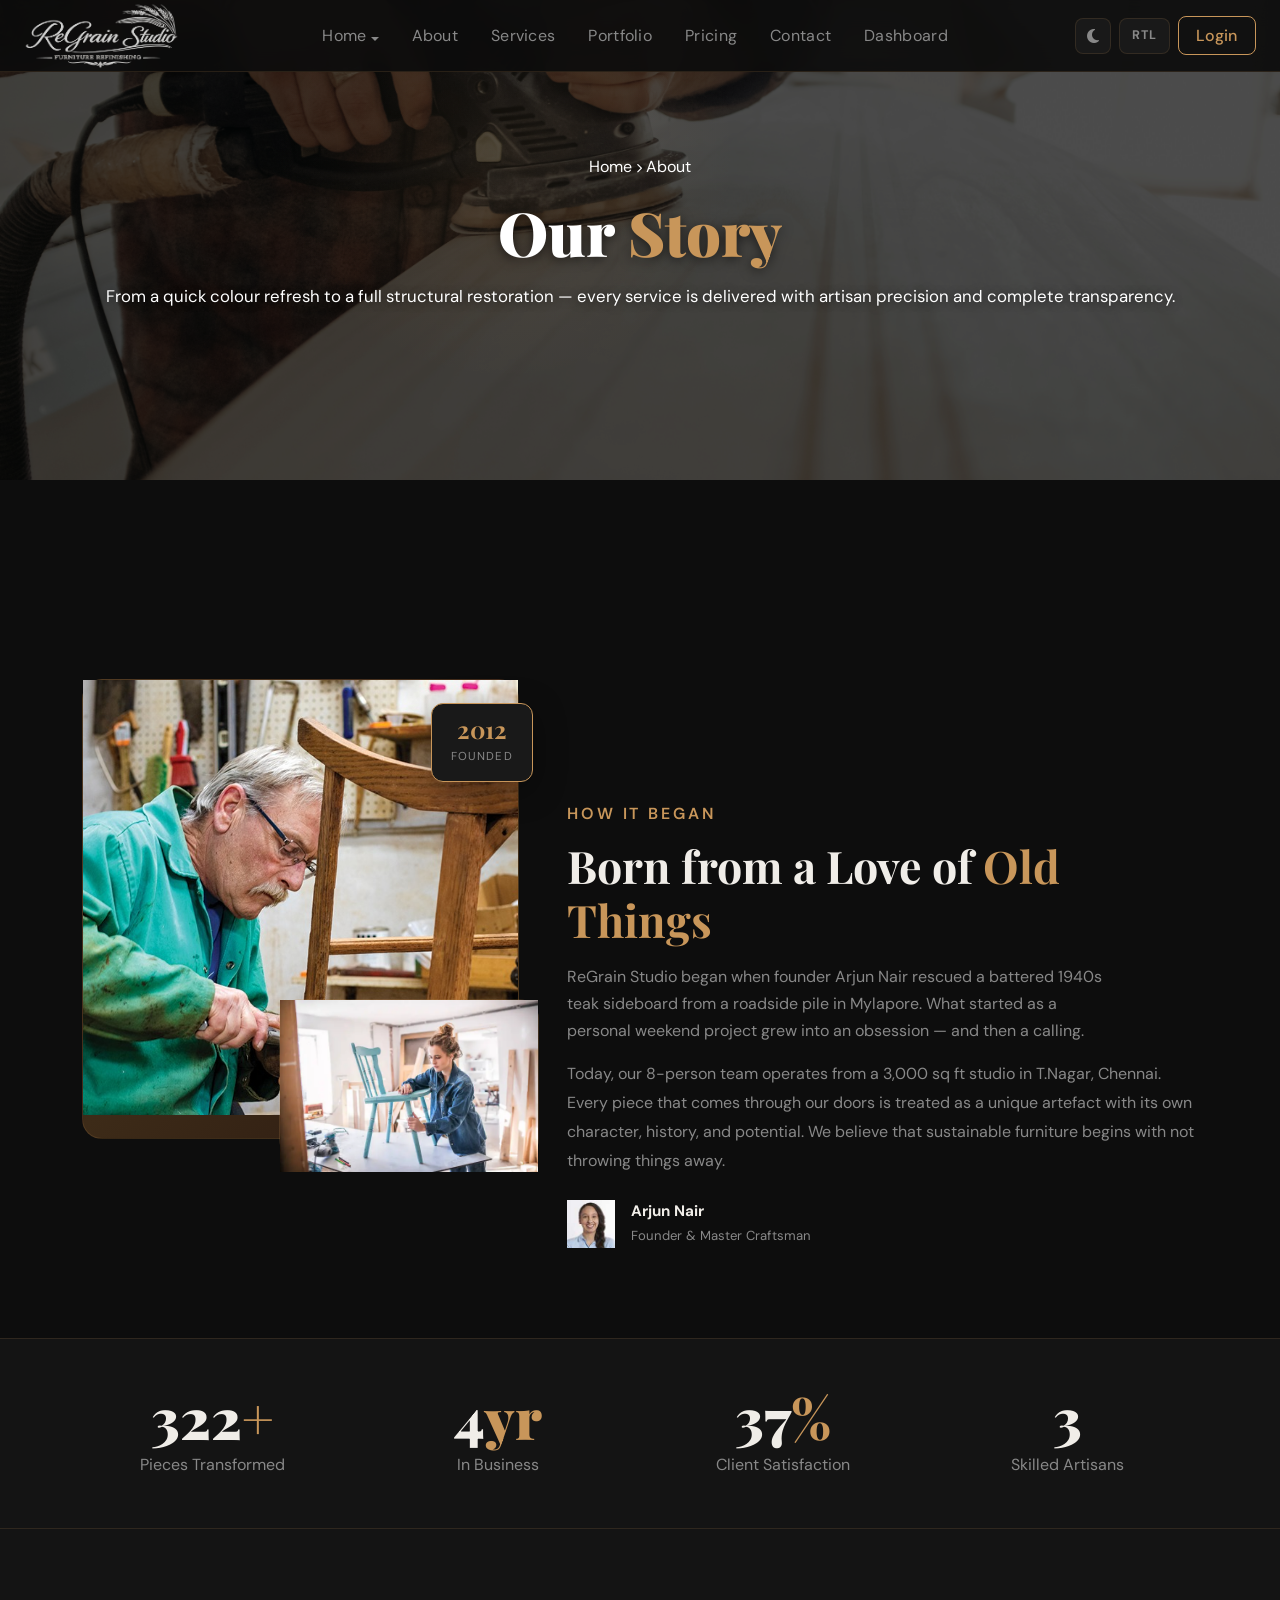
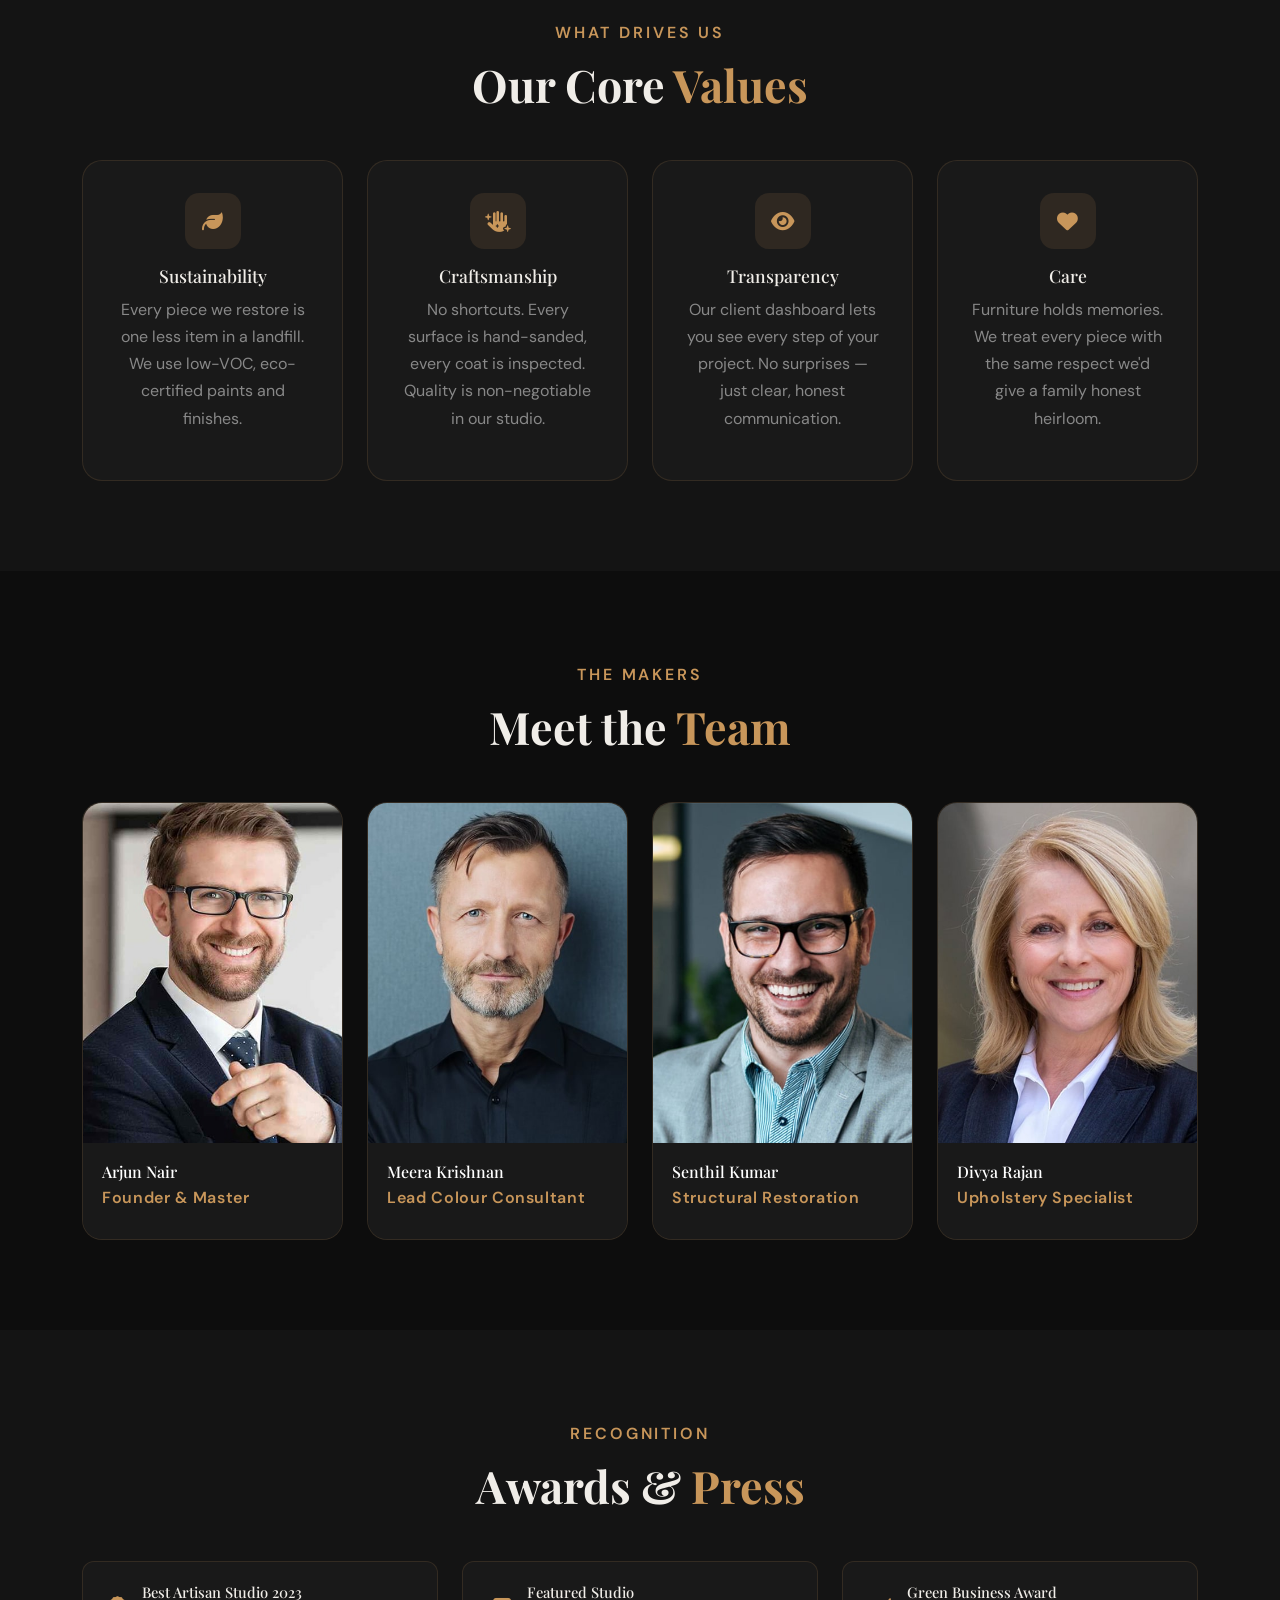
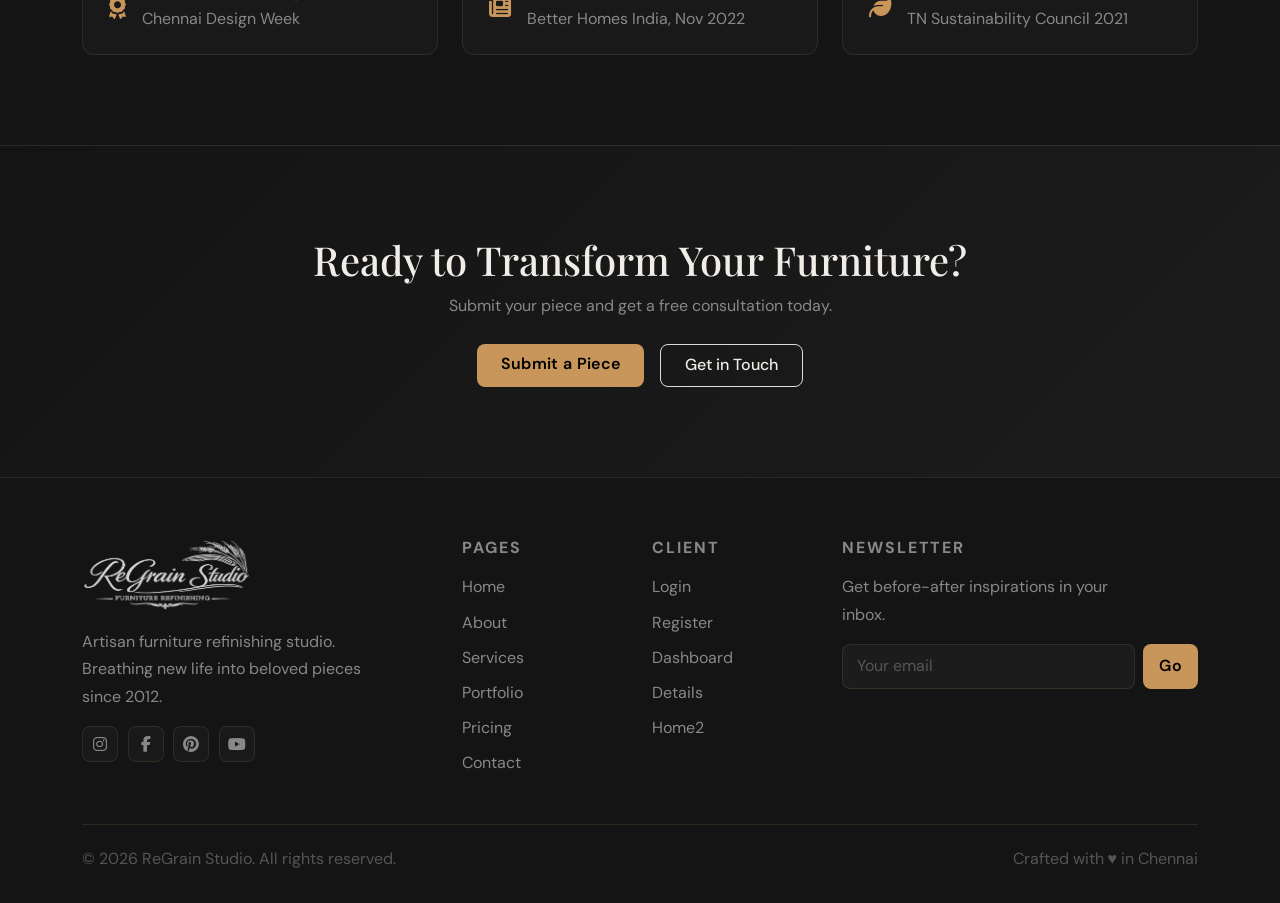
==== commit fe00177c: "Update about.html" ====
--- a/about.html
+++ b/about.html
@@ -33,7 +33,7 @@
             <li><a class="dropdown-item" href="home2.html">Home 2 — Minimal</a></li>
           </ul>
         </li>
-        <li class="nav-item"><a class="nav-link active" href="about.html">About</a></li>
+        <li class="nav-item active"><a class="nav-link" href="about.html">About</a></li>
         <li class="nav-item"><a class="nav-link" href="services.html">Services</a></li>
         <li class="nav-item"><a class="nav-link" href="portfolio.html">Portfolio</a></li>
         <li class="nav-item"><a class="nav-link" href="pricing.html">Pricing</a></li>
--- a/style.css
+++ b/style.css
@@ -63,9 +63,16 @@
 .footer-logo {
   height: 74px;
 }
+nav-item active a
+{
+   color: var(--accent) !important;
+}
 .auth-logo
 {
   height: 74px;
+}
+body.light-mode .ba-panel span,body.light-mode .portfolio-ba span {
+  color: #fff !important;
 }
 body.light-mode .nav-logo,body.light-mode .sidebar-logo img, body.light-mode .footer-logo,body.light-mode .auth-logo {
   filter: invert(58%) sepia(45%) saturate(600%) hue-rotate(5deg) brightness(90%) contrast(90%);
@@ -615,7 +622,14 @@
   margin-top: 40px; padding-top: 20px;
   font-size: 1rem; color: var(--text-dim);
 }
-@media (max-width: 575px) { .footer-bottom { flex-direction: column; gap: 0.5rem; text-align: center; } }
+@media (max-width: 575px) { .footer-bottom { flex-direction: column; gap: 0.5rem; text-align: center; }
+                          .pcf-before, .pcf-after {
+    min-height: 460px !important;
+  }
+                           .dash-topbar-title {
+  font-size: 0.78rem !important;
+}
+                          }
 .newsletter-form .form-control { flex: 1; }
 
 /* ========================
@@ -1505,6 +1519,9 @@
   [dir="rtl"] .dashboard-sidebar { transform: translateX(100%); }
   [dir="rtl"] .dashboard-sidebar.open { transform: translateX(0); }
   [dir="rtl"] .dashboard-main { margin-right: 0 !important; }
+   .dashboard-main {
+   overflow-x: hidden;
+  }
 }
 .nav-logo { height: 68px; width: auto; }
 .hero2-section::before {
@@ -2325,3 +2342,6 @@
   box-shadow: var(--shadow);
   min-width: 220px;
 }
+body.light-mode .hero-section .hero-title {
+  color: #000 !important;
+}
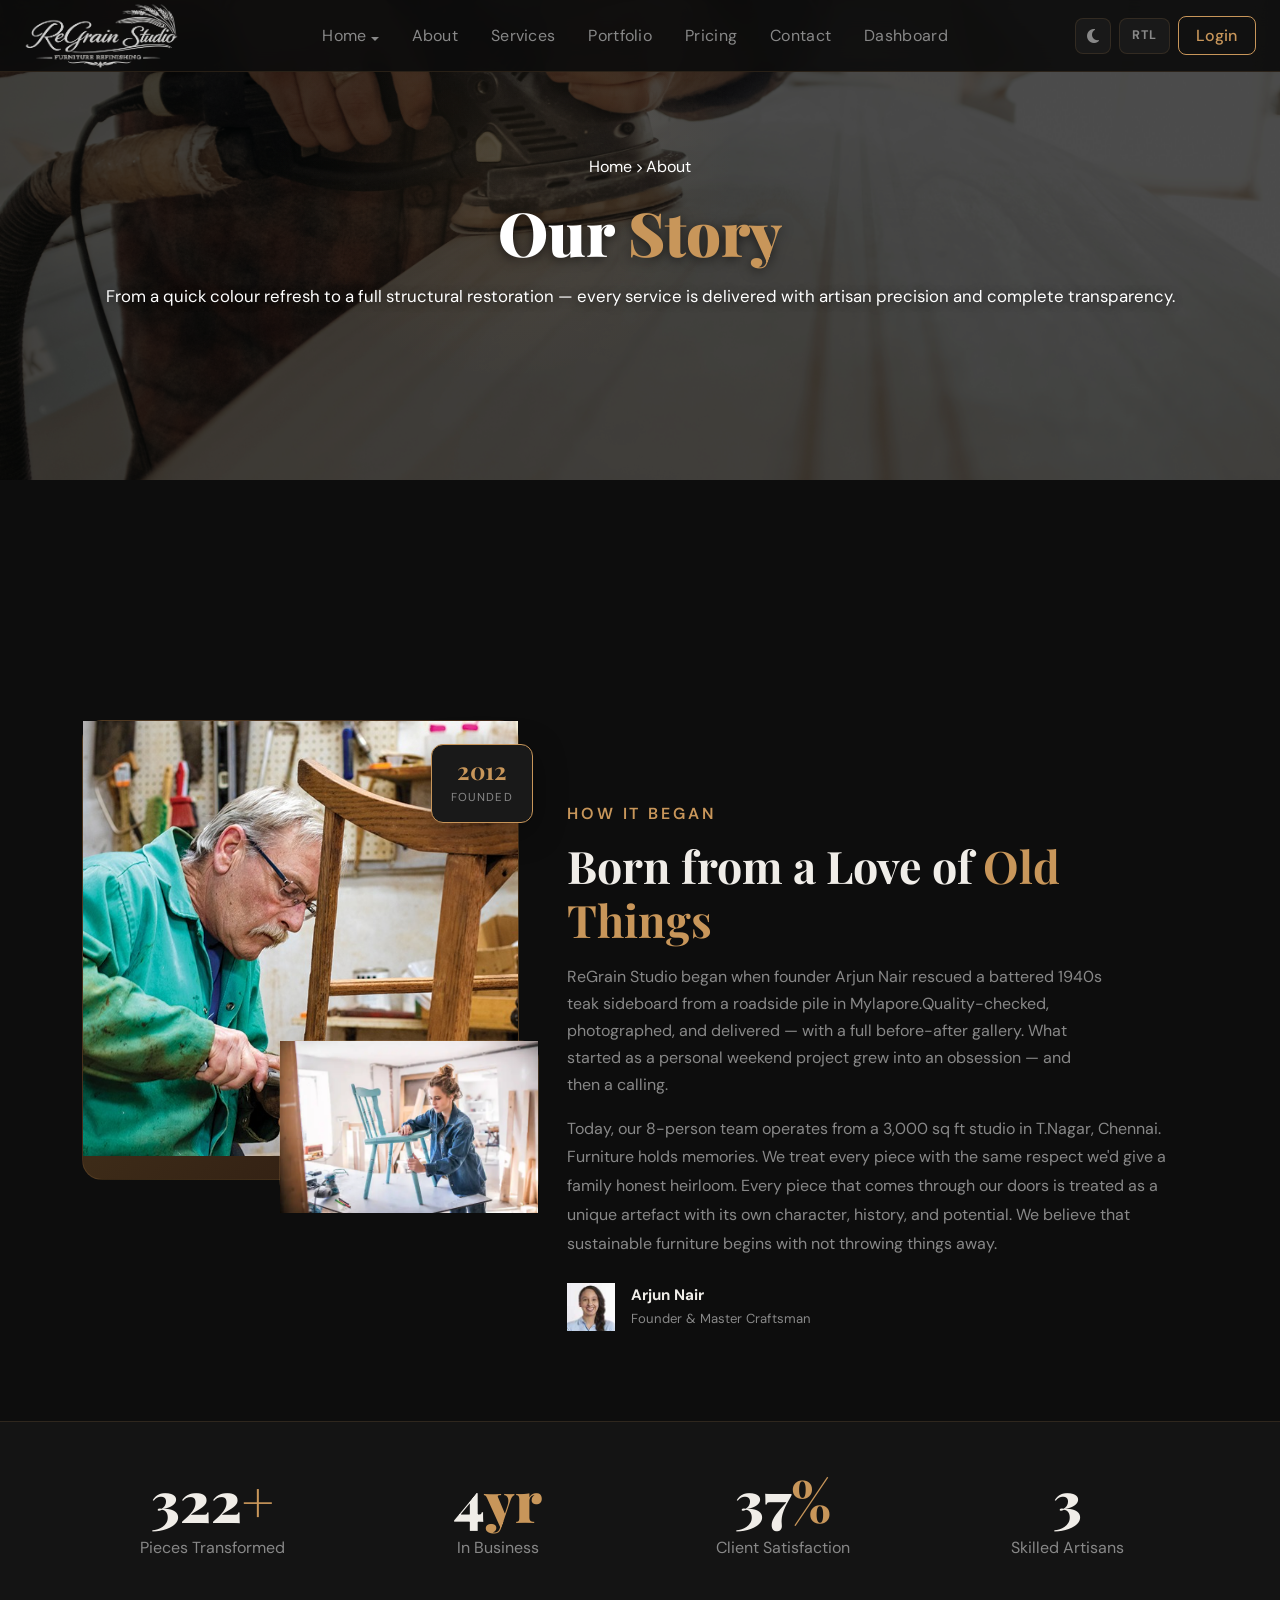
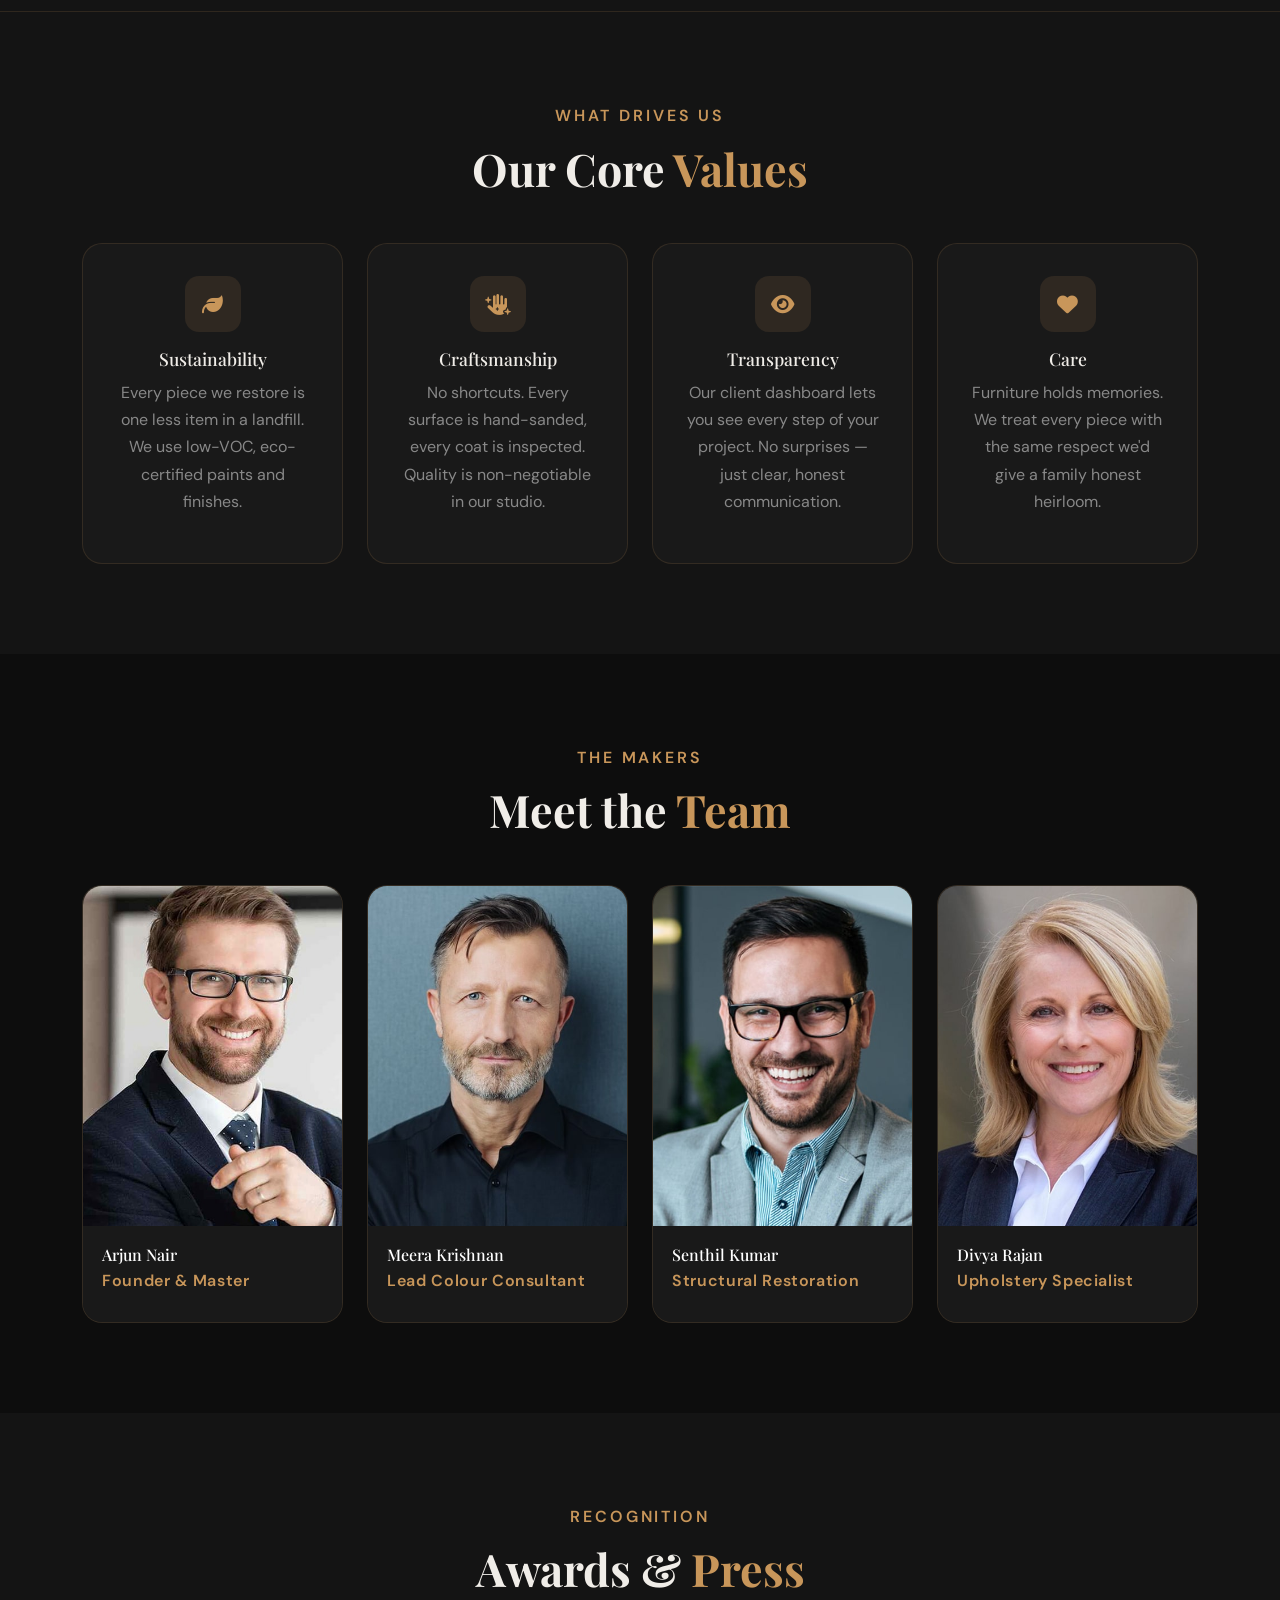
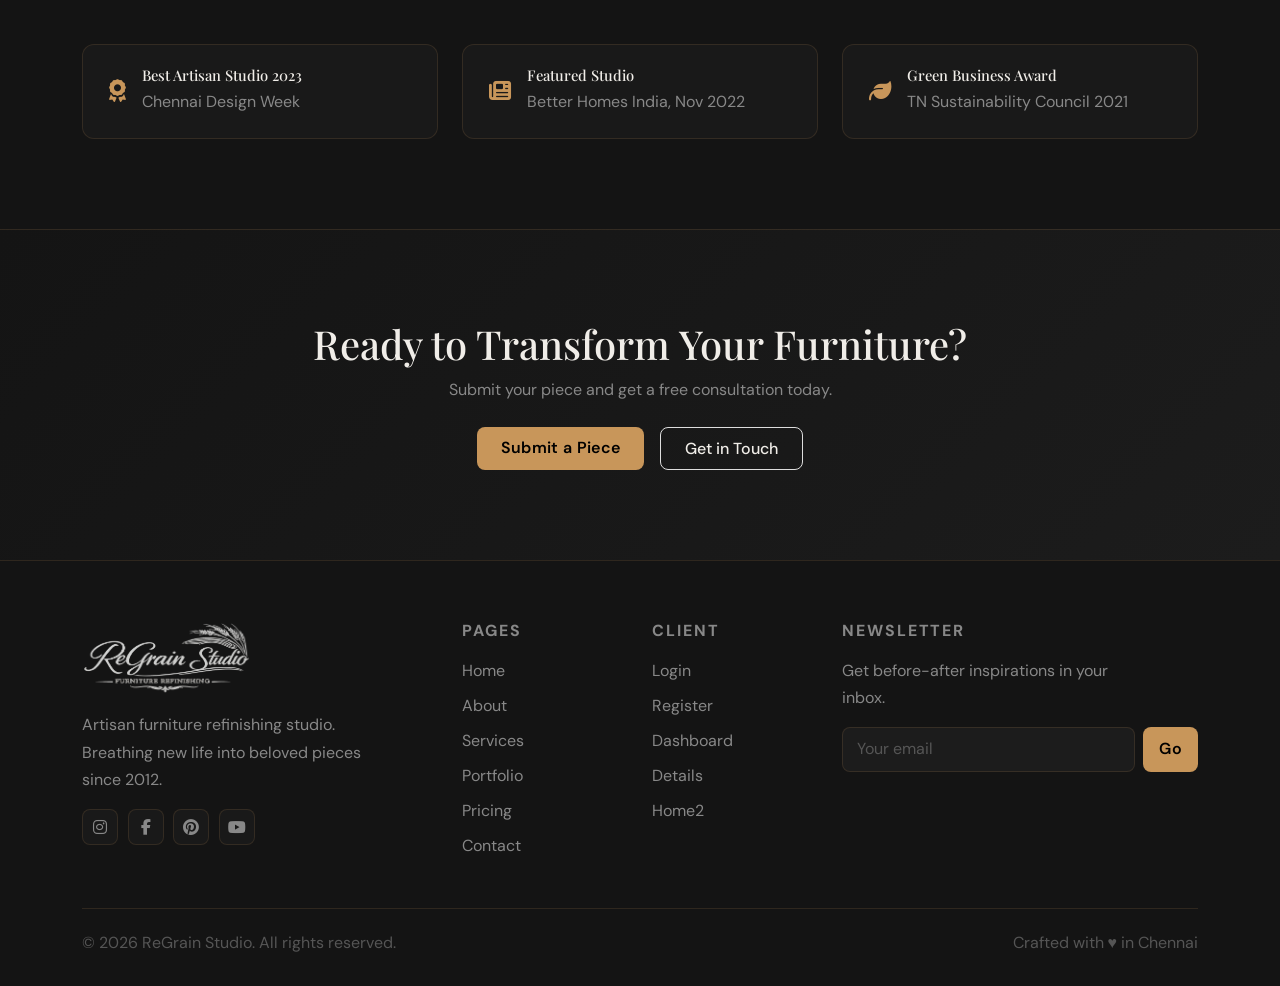
==== commit 6d267ebd: "Update about.html" ====
--- a/about.html
+++ b/about.html
@@ -82,8 +82,8 @@
       <div class="col-lg-7">
         <span class="section-eyebrow">How It Began</span>
         <h2 class="section-title">Born from a Love of <span class="text-accent">Old Things</span></h2>
-        <p class="section-desc mb-3">ReGrain Studio began when founder Arjun Nair rescued a battered 1940s teak sideboard from a roadside pile in Mylapore. What started as a personal weekend project grew into an obsession — and then a calling.</p>
-        <p style="color:var(--text-muted);font-size:1rem;line-height:1.8;">Today, our 8-person team operates from a 3,000 sq ft studio in T.Nagar, Chennai. Every piece that comes through our doors is treated as a unique artefact with its own character, history, and potential. We believe that sustainable furniture begins with not throwing things away.</p>
+        <p class="section-desc mb-3">ReGrain Studio began when founder Arjun Nair rescued a battered 1940s teak sideboard from a roadside pile in Mylapore.Quality-checked, photographed, and delivered — with a full before-after gallery. What started as a personal weekend project grew into an obsession — and then a calling.</p>
+        <p style="color:var(--text-muted);font-size:1rem;line-height:1.8;">Today, our 8-person team operates from a 3,000 sq ft studio in T.Nagar, Chennai. Furniture holds memories. We treat every piece with the same respect we'd give a family honest heirloom. Every piece that comes through our doors is treated as a unique artefact with its own character, history, and potential. We believe that sustainable furniture begins with not throwing things away.</p>
         <div class="story-signature mt-4">
           <div class="signature-img"><img src="images/testimonial-3.jpg"></div>
           <div><strong>Arjun Nair</strong><span style="display:block;font-size:0.82rem;color:var(--text-muted)">Founder & Master Craftsman</span></div>
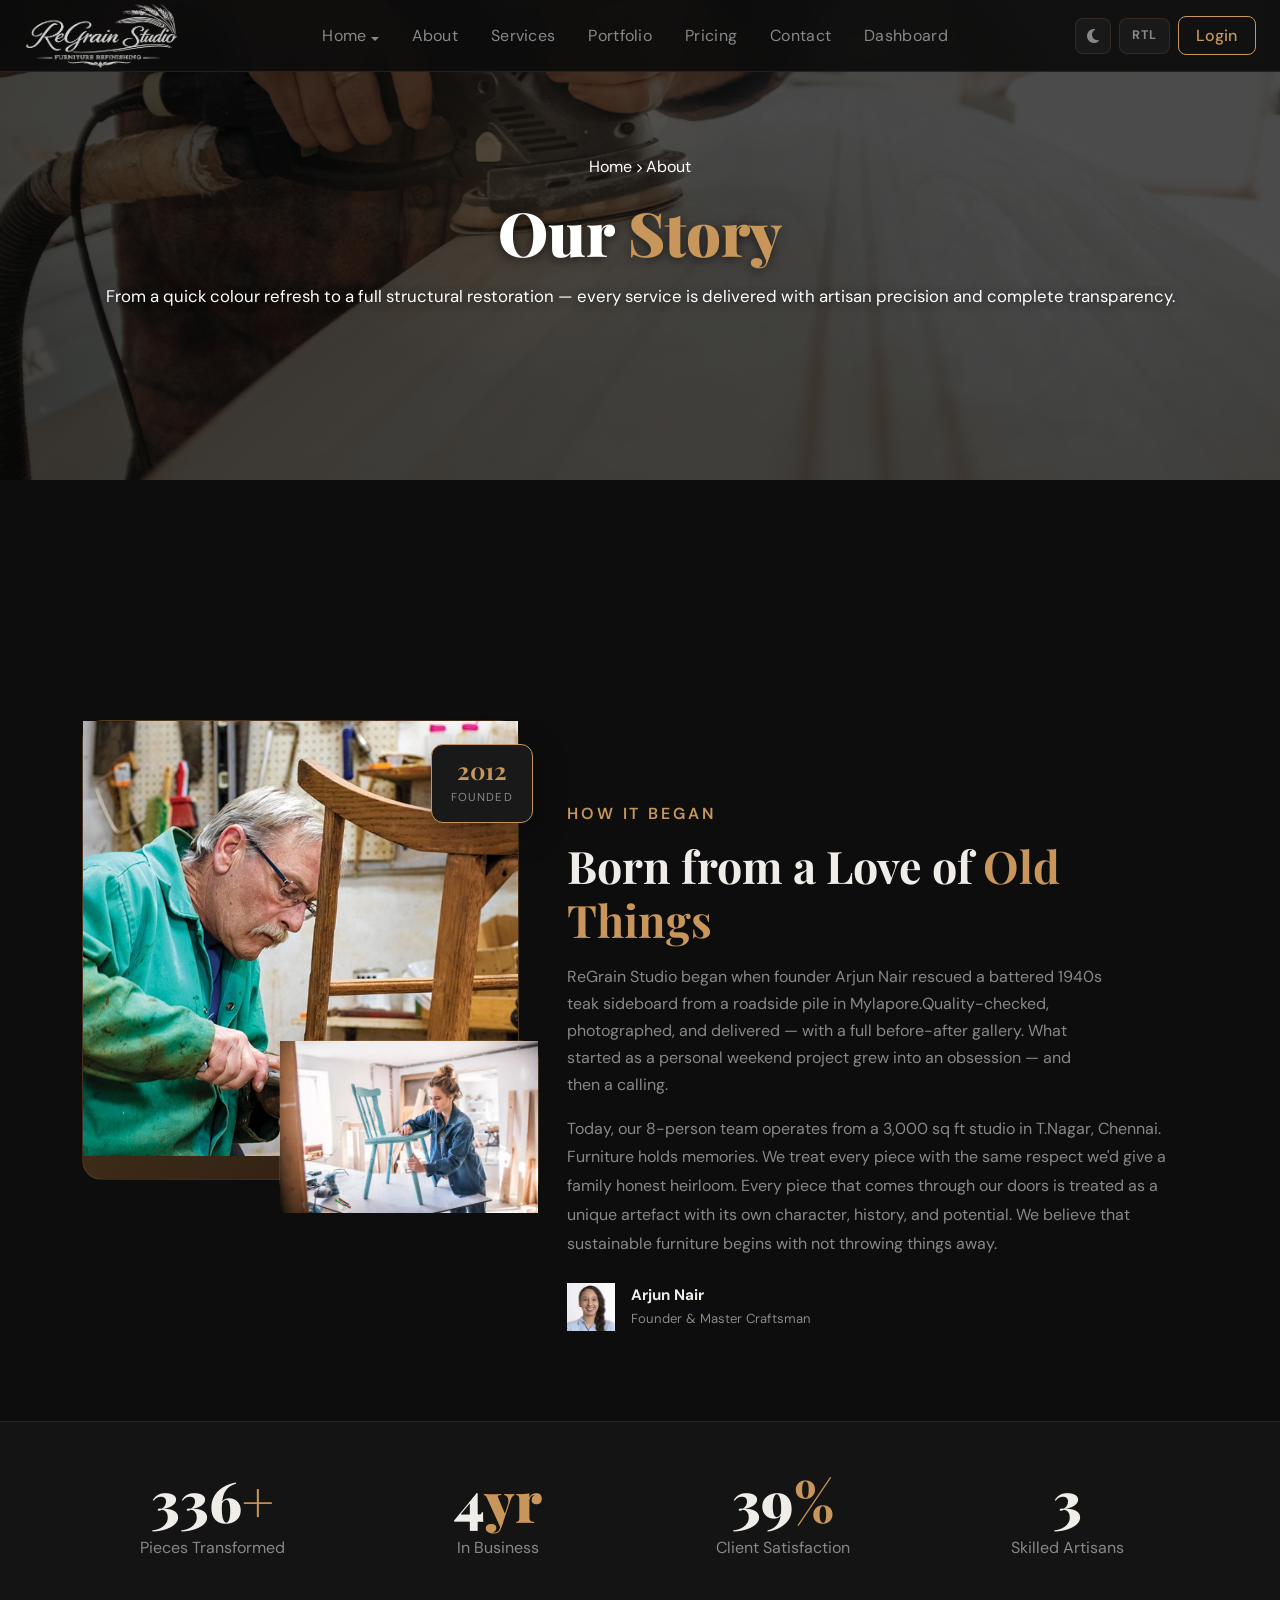
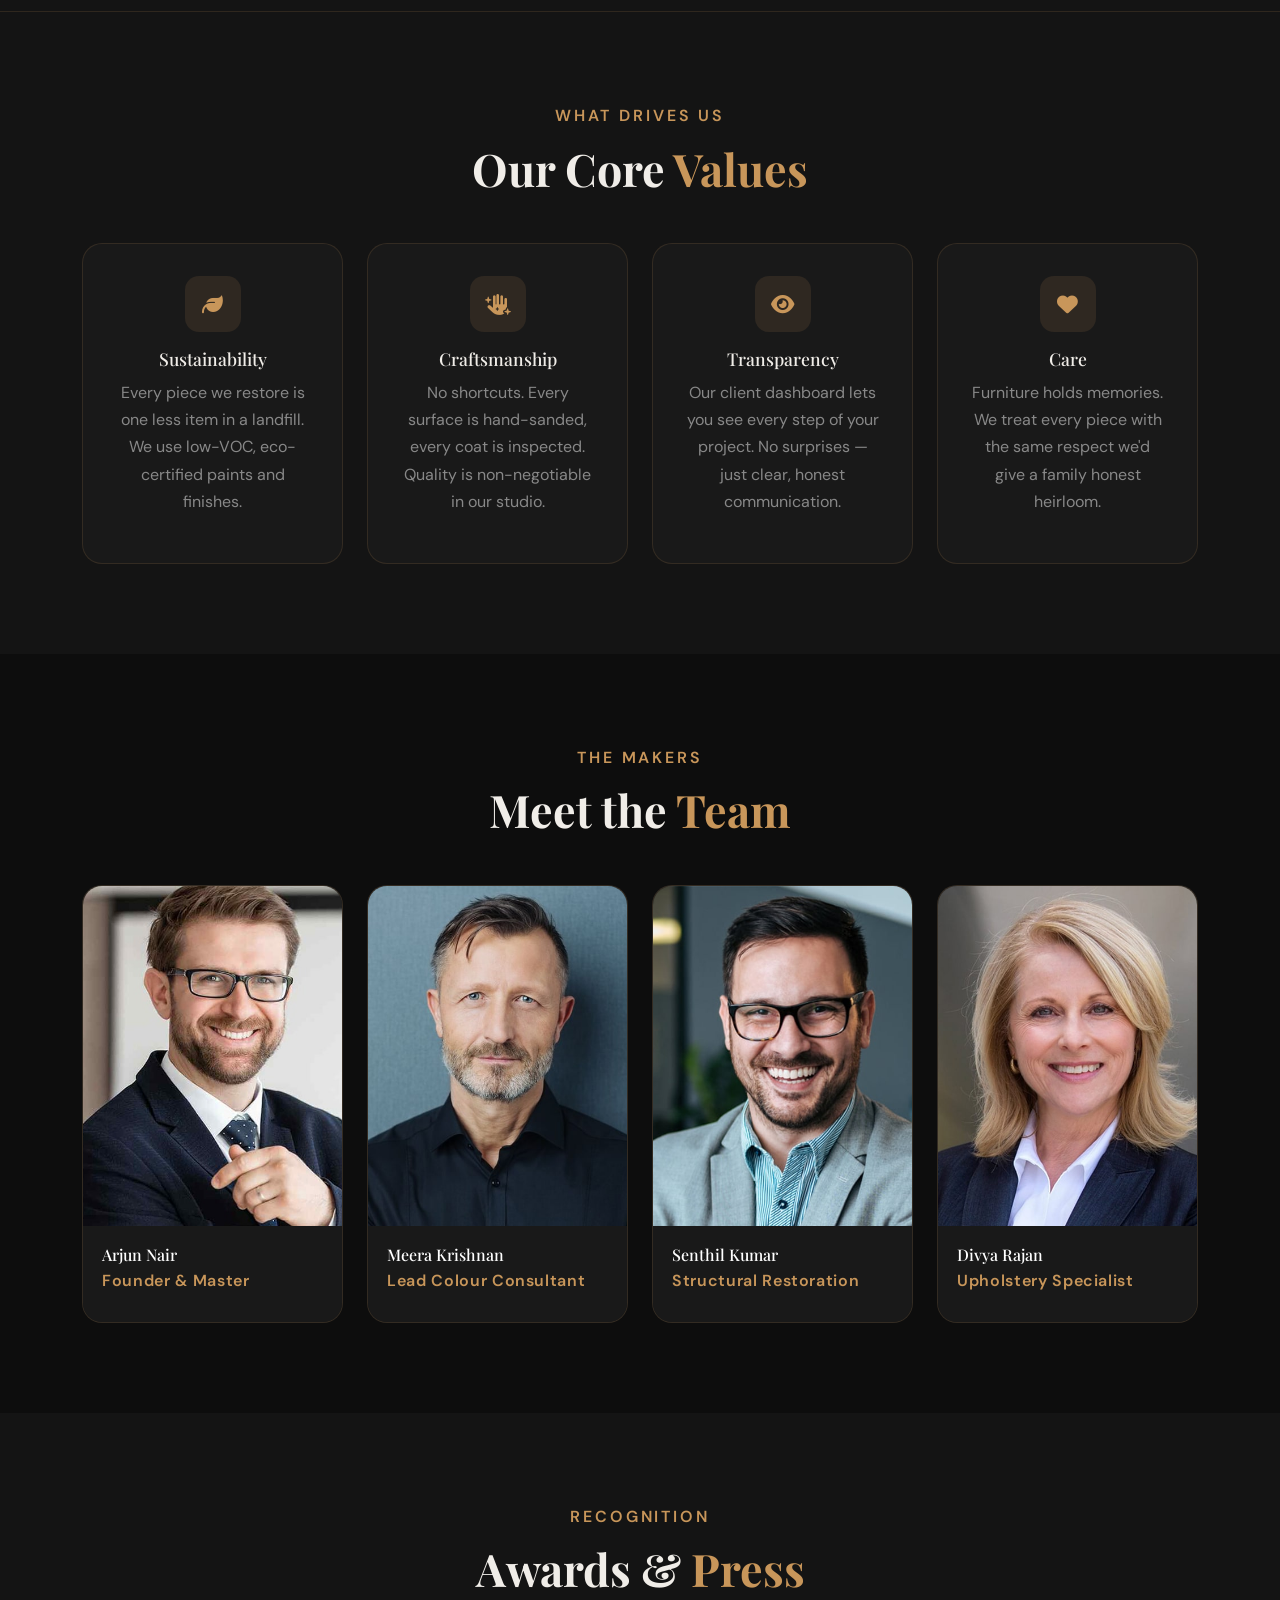
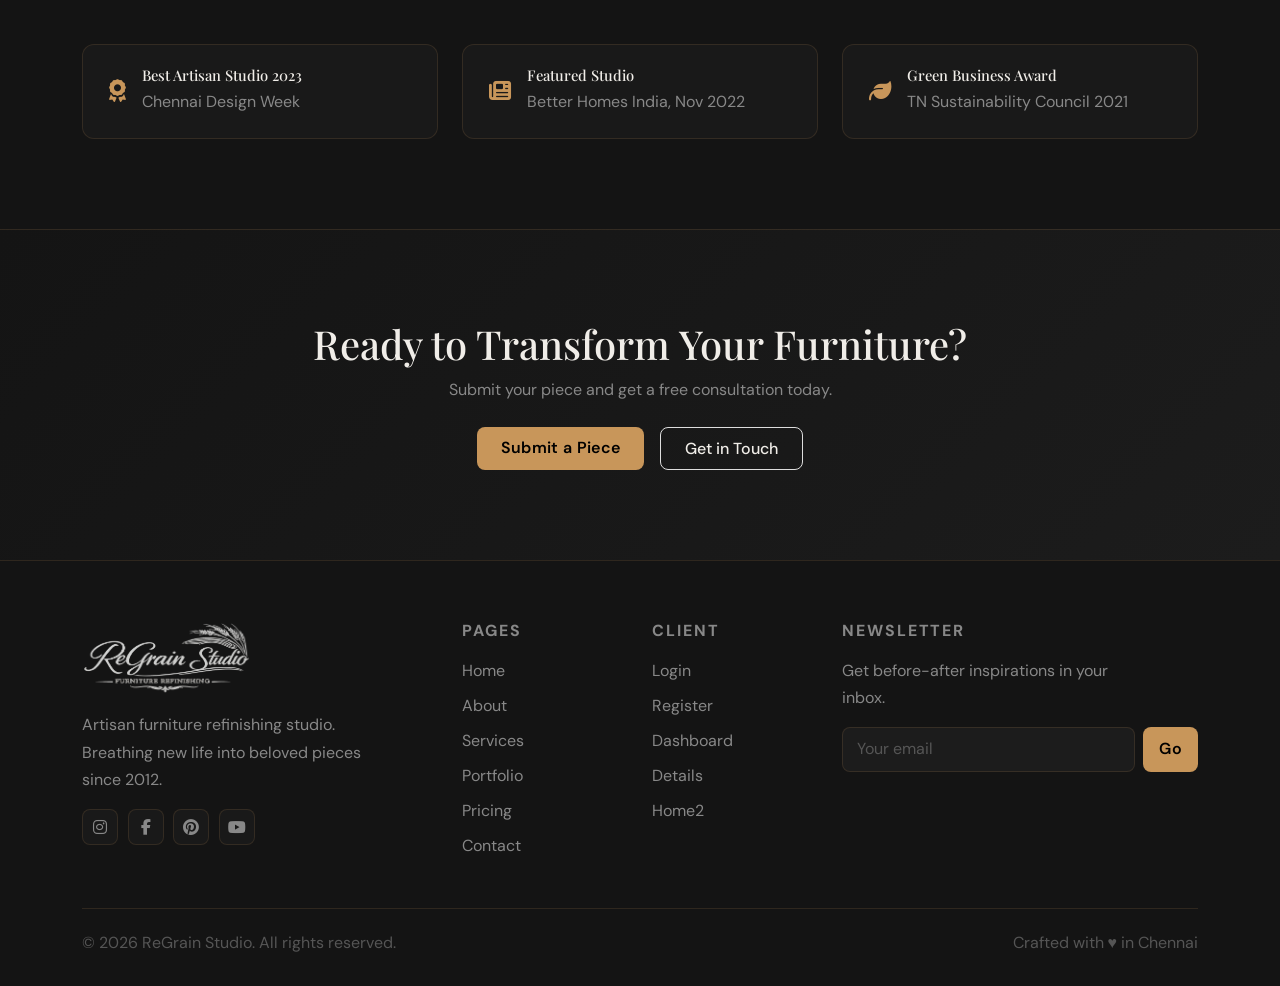
==== commit 5a42ce6d: "Update about.html" ====
--- a/about.html
+++ b/about.html
@@ -219,7 +219,7 @@
       <div class="col-lg-4 col-md-6">
         <div class="award-card"><i class="fas fa-newspaper"></i><div><h6>Featured Studio</h6><span>Better Homes India, Nov 2022</span></div></div>
       </div>
-      <div class="col-lg-4 col-md-6">
+      <div class="col-lg-4 col-md-6 col-12">
         <div class="award-card"><i class="fas fa-leaf"></i><div><h6>Green Business Award</h6><span>TN Sustainability Council 2021</span></div></div>
       </div>
     </div>
--- a/style.css
+++ b/style.css
@@ -626,6 +626,9 @@
                           .pcf-before, .pcf-after {
     min-height: 460px !important;
   }
+                           .col-lg-6.hero-content,.col-lg-6.hero-visual {
+  margin-top: 30px;
+}
                            .dash-topbar-title {
   font-size: 0.78rem !important;
 }
@@ -1393,7 +1396,7 @@
 
 /* Table */
 body.light-mode .dash-table tbody tr { background: #fff; }
-body.light-mode .dash-table thead th { color: var(--text-dim); background: transparent; }
+body.light-mode .dash-table thead th { color: var(--text-dim) !important; background: transparent; }
 body.light-mode .dash-table tbody td { border-color: var(--dark-border); }
 
 /* Sections bg */
@@ -1428,6 +1431,10 @@
 body.light-mode .dash-notif { background: #fff; border-color: var(--dark-border); }
 body.light-mode .upload-zone { border-color: var(--dark-border); }
 body.light-mode .msg-item.unread { background: rgba(200,150,90,0.05); }
+body.light-mode .sidebar-link:hover .sidebar-badge,body.light-mode .sidebar-link.active .sidebar-badge
+{
+   color:#000 !important;
+}
 
 /* Misc */
 body.light-mode .pricing-toggle { background: var(--dark-bg2); border-color: var(--dark-border); }
@@ -2345,3 +2352,6 @@
 body.light-mode .hero-section .hero-title {
   color: #000 !important;
 }
+html, body {
+    overflow-x: hidden;
+}
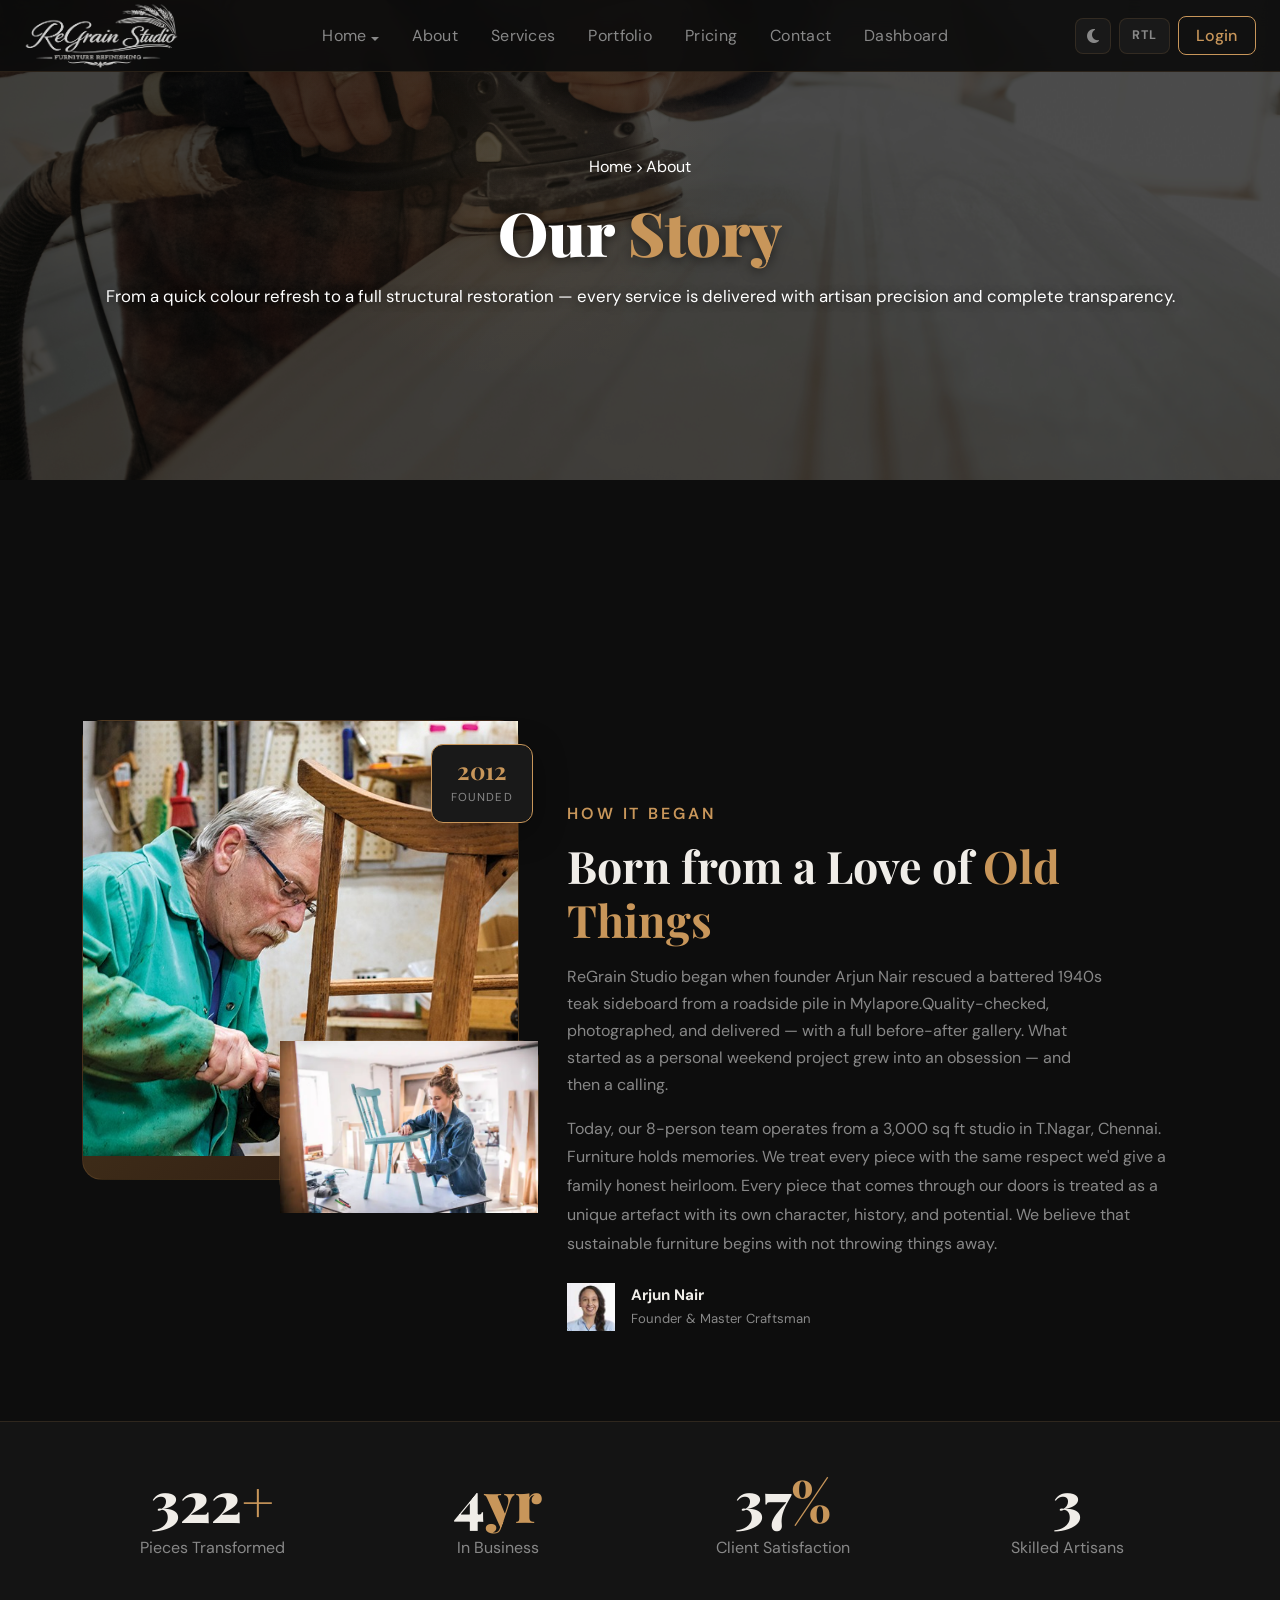
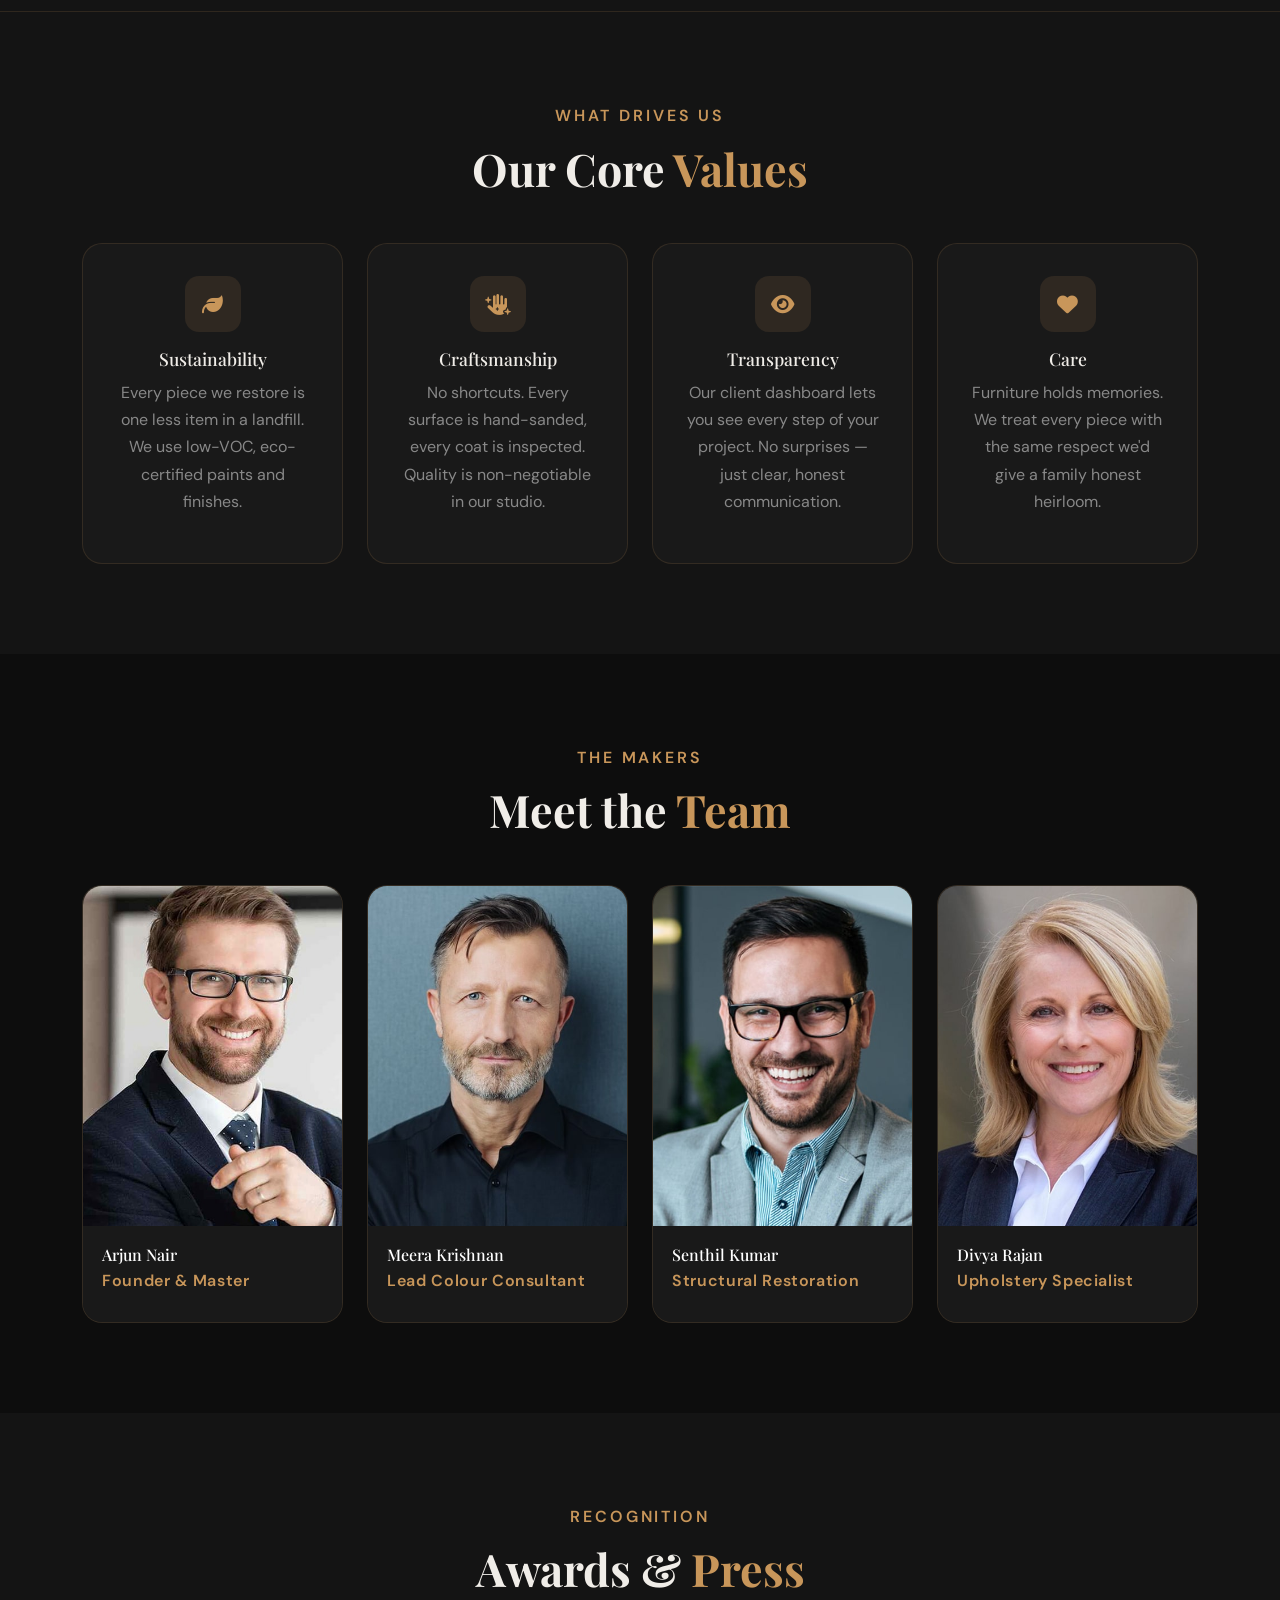
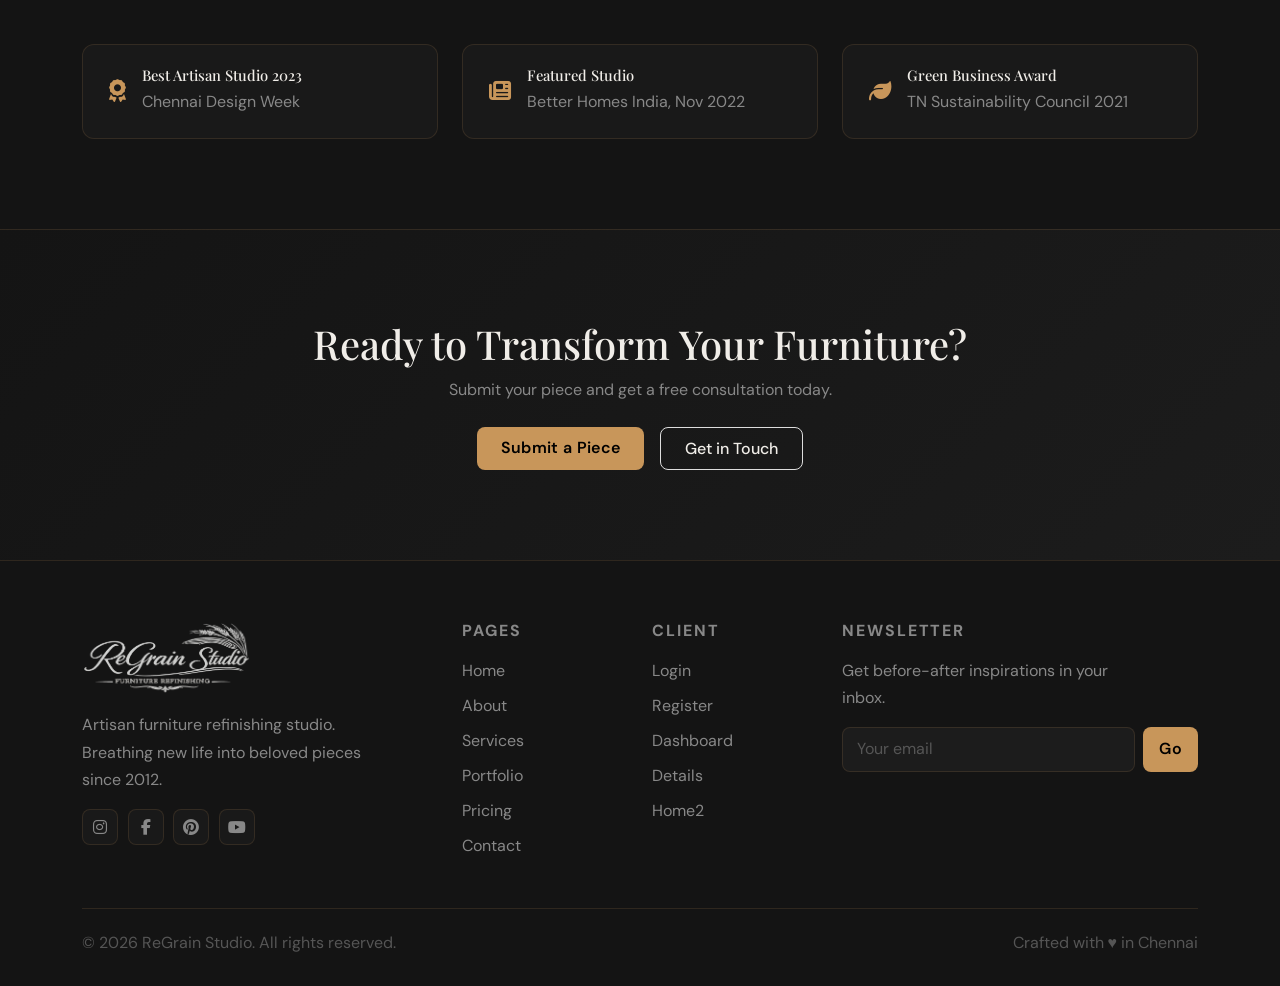
==== commit e35454ae: "Update about.html" ====
--- a/about.html
+++ b/about.html
@@ -219,7 +219,7 @@
       <div class="col-lg-4 col-md-6">
         <div class="award-card"><i class="fas fa-newspaper"></i><div><h6>Featured Studio</h6><span>Better Homes India, Nov 2022</span></div></div>
       </div>
-      <div class="col-lg-4 col-md-6 col-12">
+      <div class="col-lg-4 col-md-6 last-col">
         <div class="award-card"><i class="fas fa-leaf"></i><div><h6>Green Business Award</h6><span>TN Sustainability Council 2021</span></div></div>
       </div>
     </div>
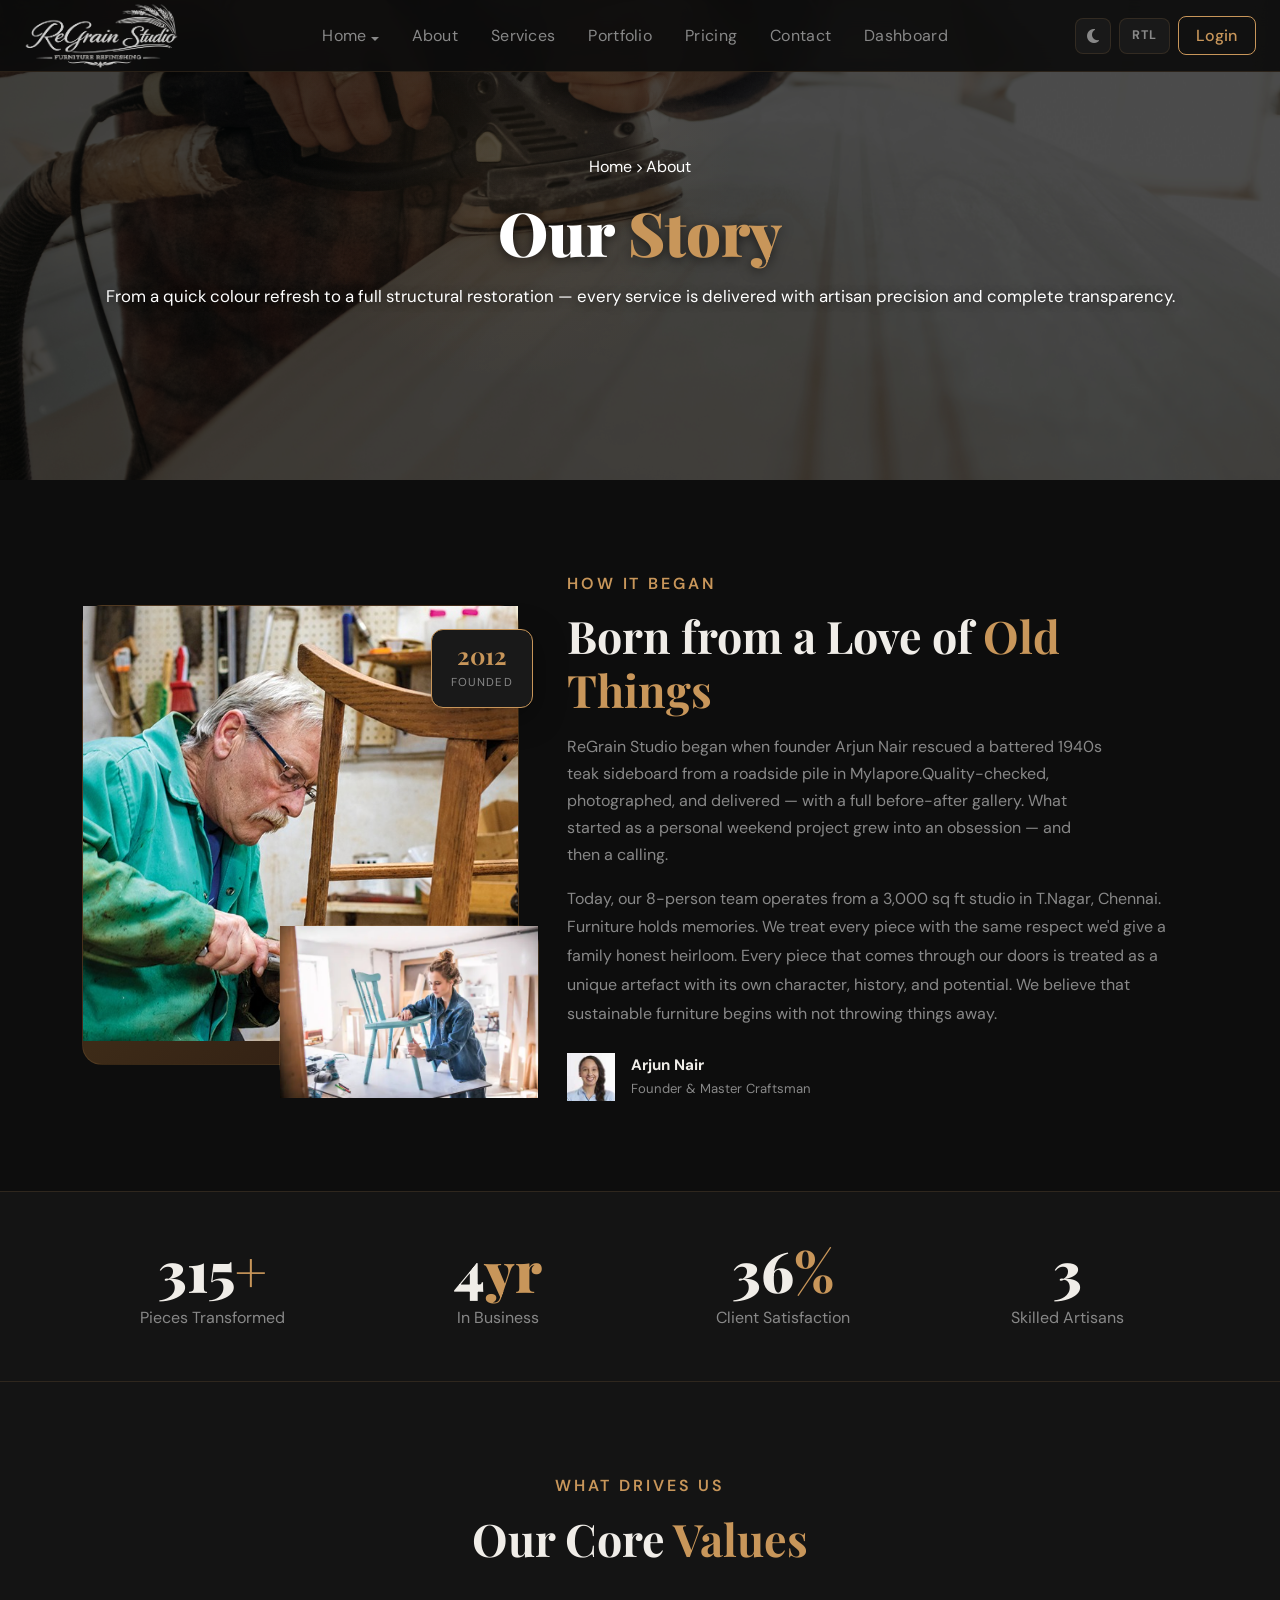
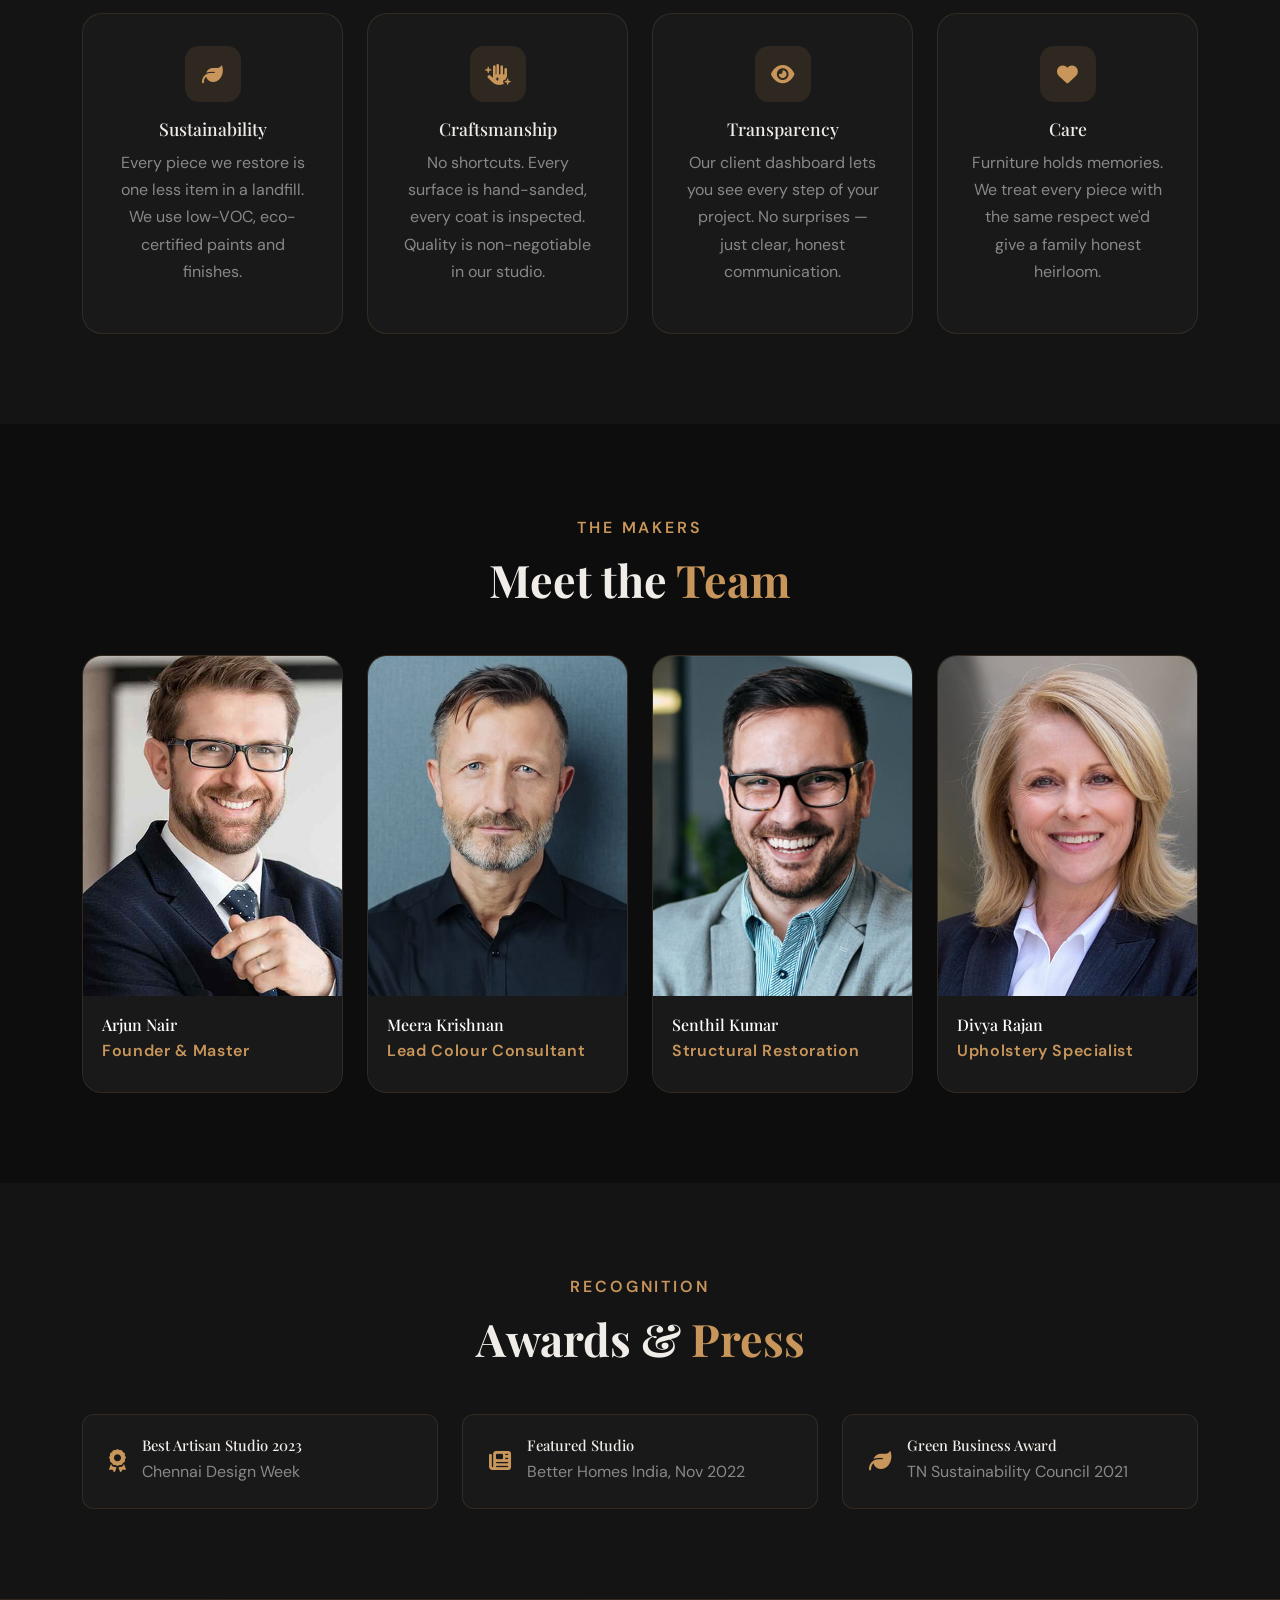
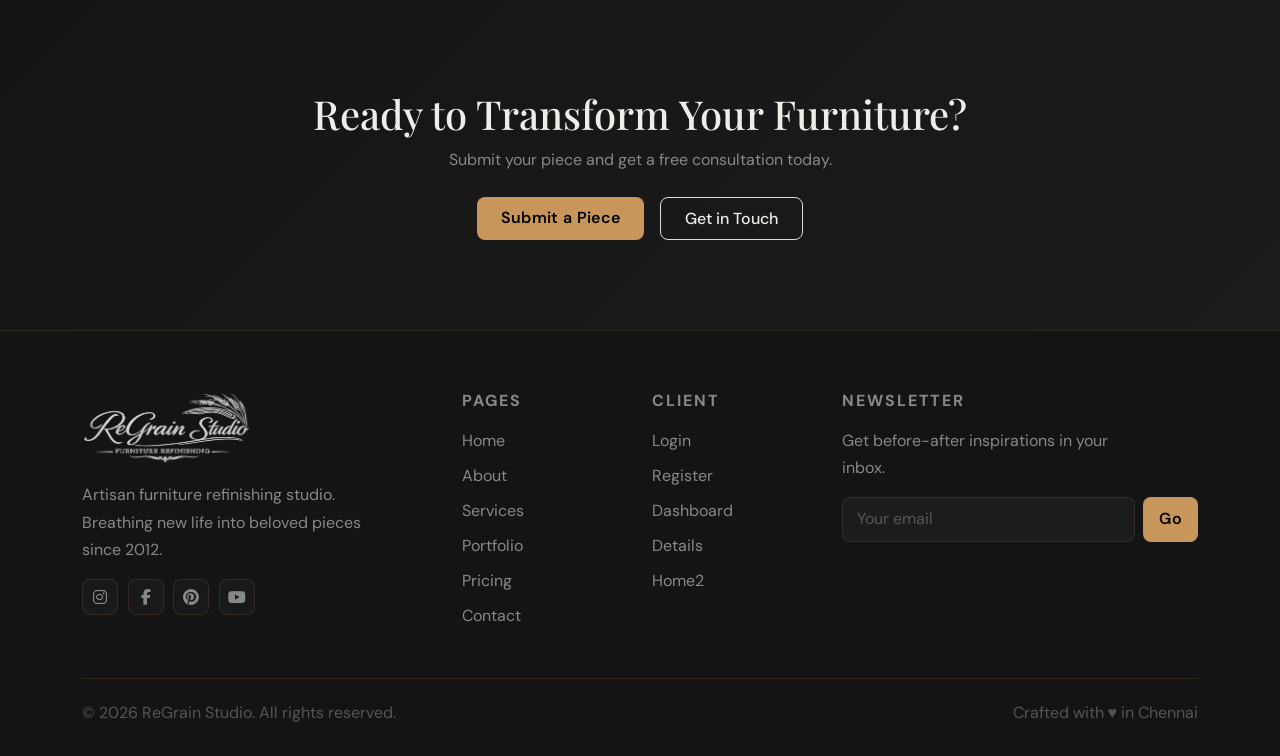
==== commit 61b50178: "Update about.html" ====
--- a/about.html
+++ b/about.html
@@ -33,7 +33,7 @@
             <li><a class="dropdown-item" href="home2.html">Home 2 — Minimal</a></li>
           </ul>
         </li>
-        <li class="nav-item active"><a class="nav-link" href="about.html">About</a></li>
+        <li class="nav-item"><a class="nav-link active" href="about.html">About</a></li>
         <li class="nav-item"><a class="nav-link" href="services.html">Services</a></li>
         <li class="nav-item"><a class="nav-link" href="portfolio.html">Portfolio</a></li>
         <li class="nav-item"><a class="nav-link" href="pricing.html">Pricing</a></li>
--- a/style.css
+++ b/style.css
@@ -74,6 +74,7 @@
 body.light-mode .ba-panel span,body.light-mode .portfolio-ba span {
   color: #fff !important;
 }
+ 
 body.light-mode .nav-logo,body.light-mode .sidebar-logo img, body.light-mode .footer-logo,body.light-mode .auth-logo {
   filter: invert(58%) sepia(45%) saturate(600%) hue-rotate(5deg) brightness(90%) contrast(90%);
 }
@@ -1521,6 +1522,7 @@
 
 @media (min-width: 1024px) {
   [dir="rtl"] .dashboard-sidebar { transform: translateX(0); }
+   
 }
 @media (max-width: 1023px) {
   [dir="rtl"] .dashboard-sidebar { transform: translateX(100%); }
@@ -1913,10 +1915,11 @@
   .about2-img-main { height: 320px; }
   .about2-year-badge { right: 10px; }
   .about2-img-accent { display: none; }
-}
-.about-page-sec .section-eyebrow {
+   .about-page-sec .section-eyebrow {
   margin-top: 230px;
 }
+}
+
 .story-img-main img
 {
   object-fit: cover;
@@ -2230,6 +2233,10 @@
 
   /* Work grid right side */
   .work-small-card { min-height: 220px; }
+   .last-col
+   {
+    flex: 0 0 100% !important;  
+   }
 }
 
 /* 768px — 2col → 1col fullwidth */
@@ -2240,6 +2247,10 @@
     flex: 0 0 100%;
     max-width: 100%;
   }
+    body.light-mode .navbar-collapse {
+    background: #fff;
+  }
+   
 
   /* Work grid right 2x2 → stacked */
   .work-small-card { min-height: 200px; height: 200px; }
@@ -2355,3 +2366,26 @@
 html, body {
     overflow-x: hidden;
 }
+/* Mobile Dropdown Fix */
+@media (max-width: 991px) {
+  .navbar-nav .dropdown-menu {
+    display: none;
+    background: transparent;
+    border: none;
+    padding-left: 15px;
+  }
+
+  .navbar-nav .dropdown-menu.show {
+    display: block !important;
+  }
+
+  .navbar-nav .dropdown-item {
+    color: #ccc;
+    padding: 8px 12px;
+  }
+
+  .navbar-nav .dropdown-item:hover {
+    color: #fff;
+    background: transparent;
+  }
+}
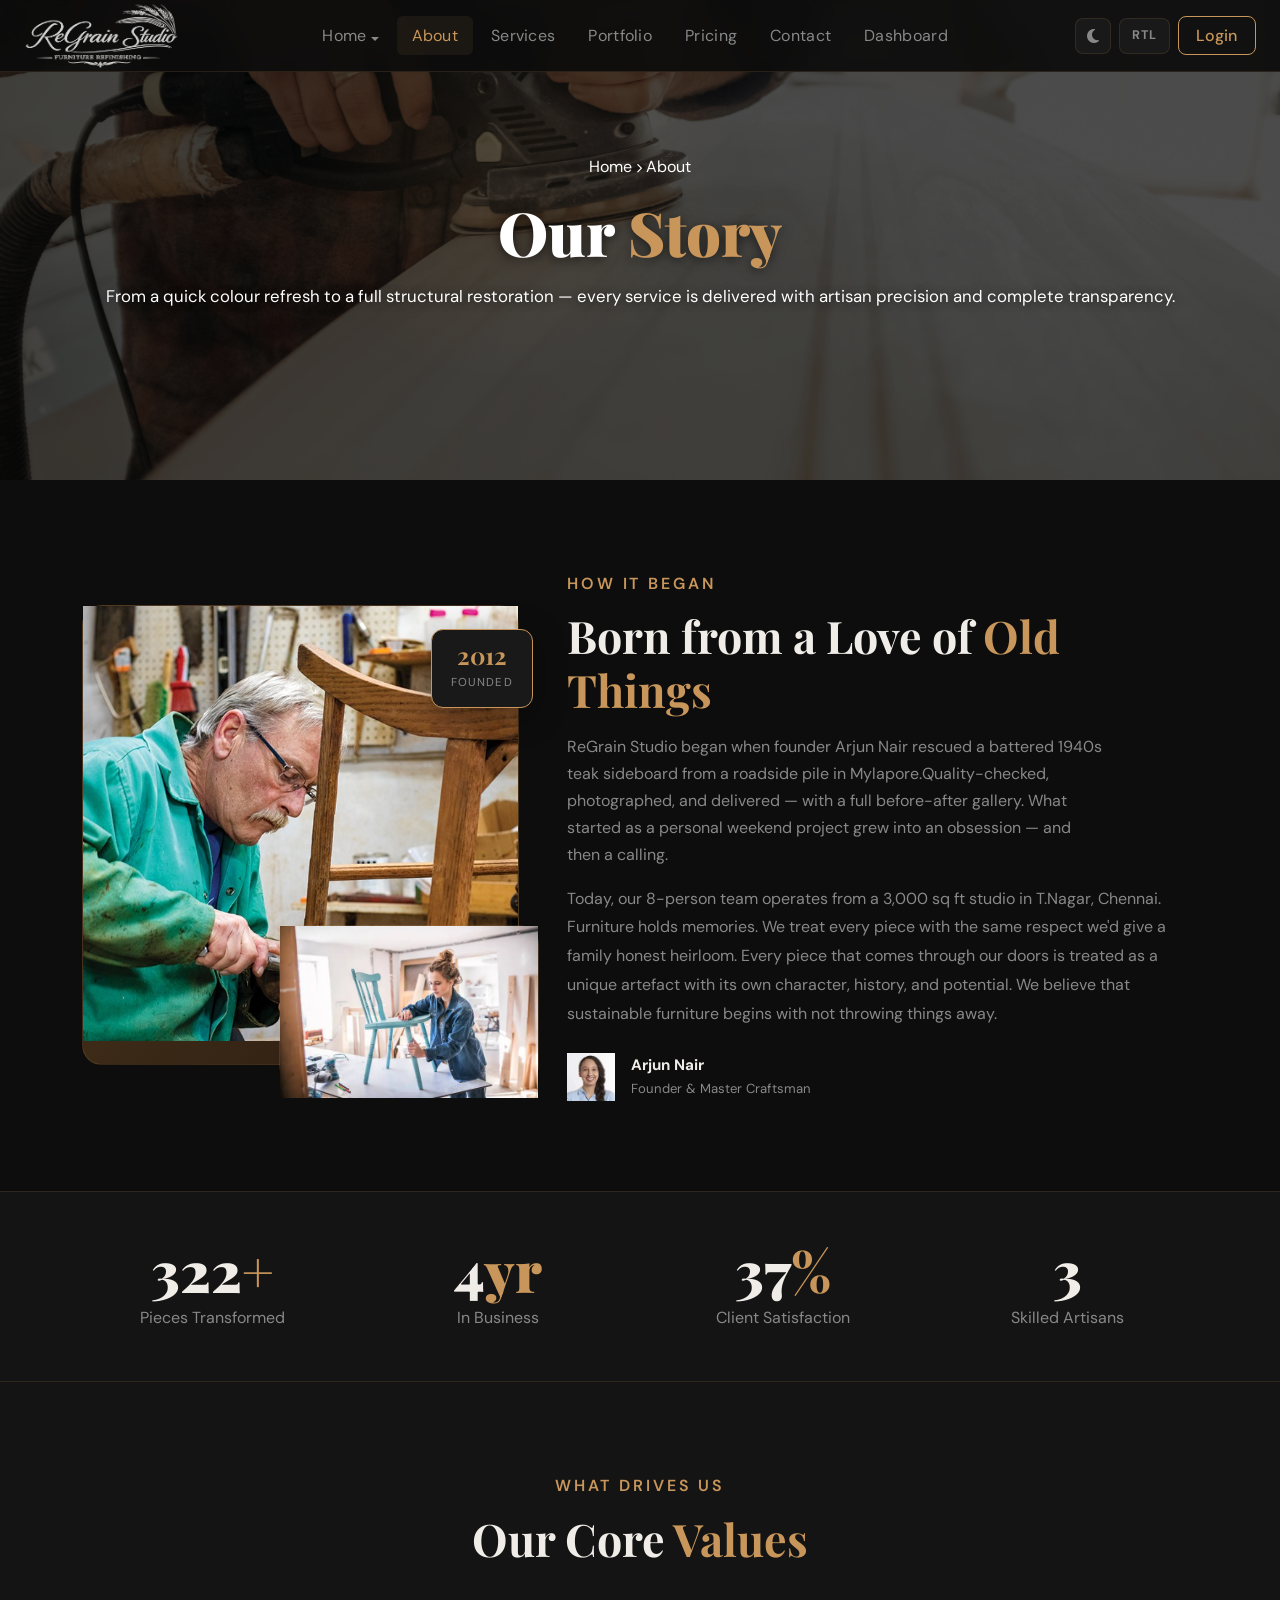
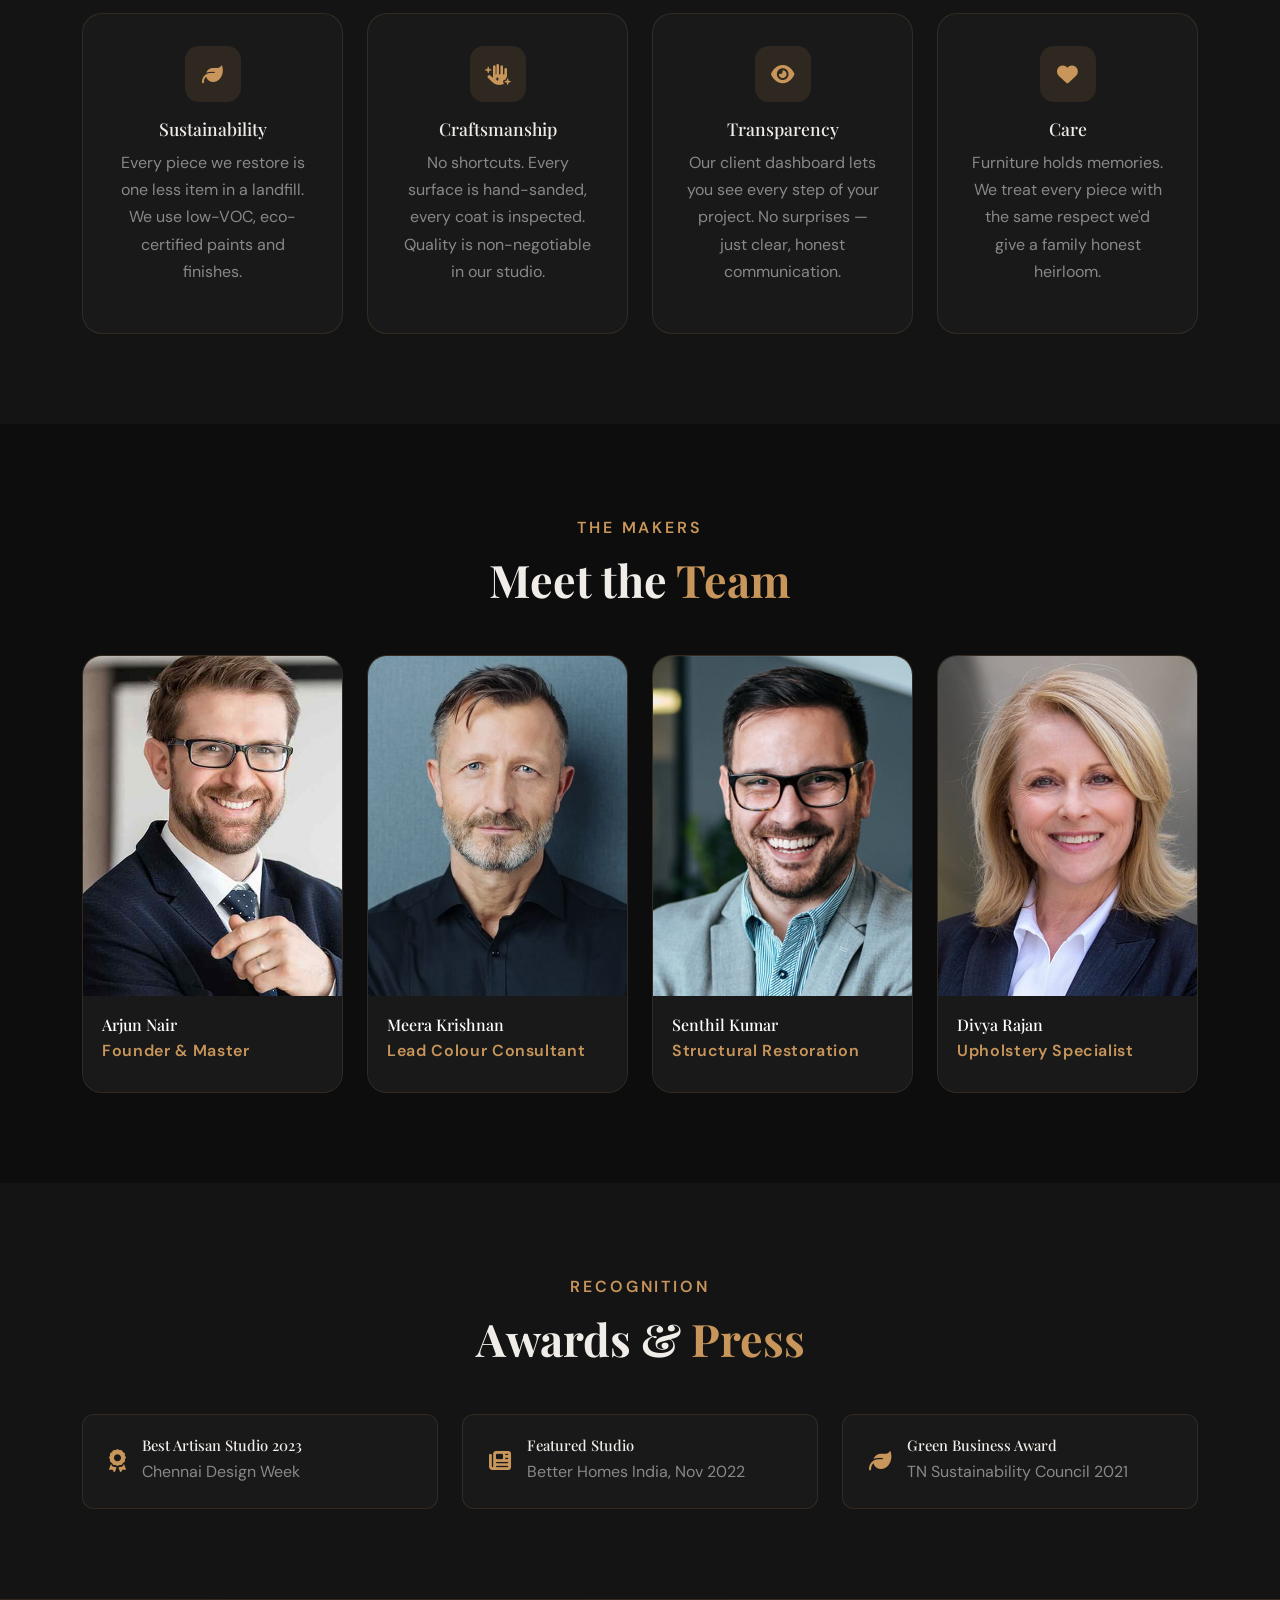
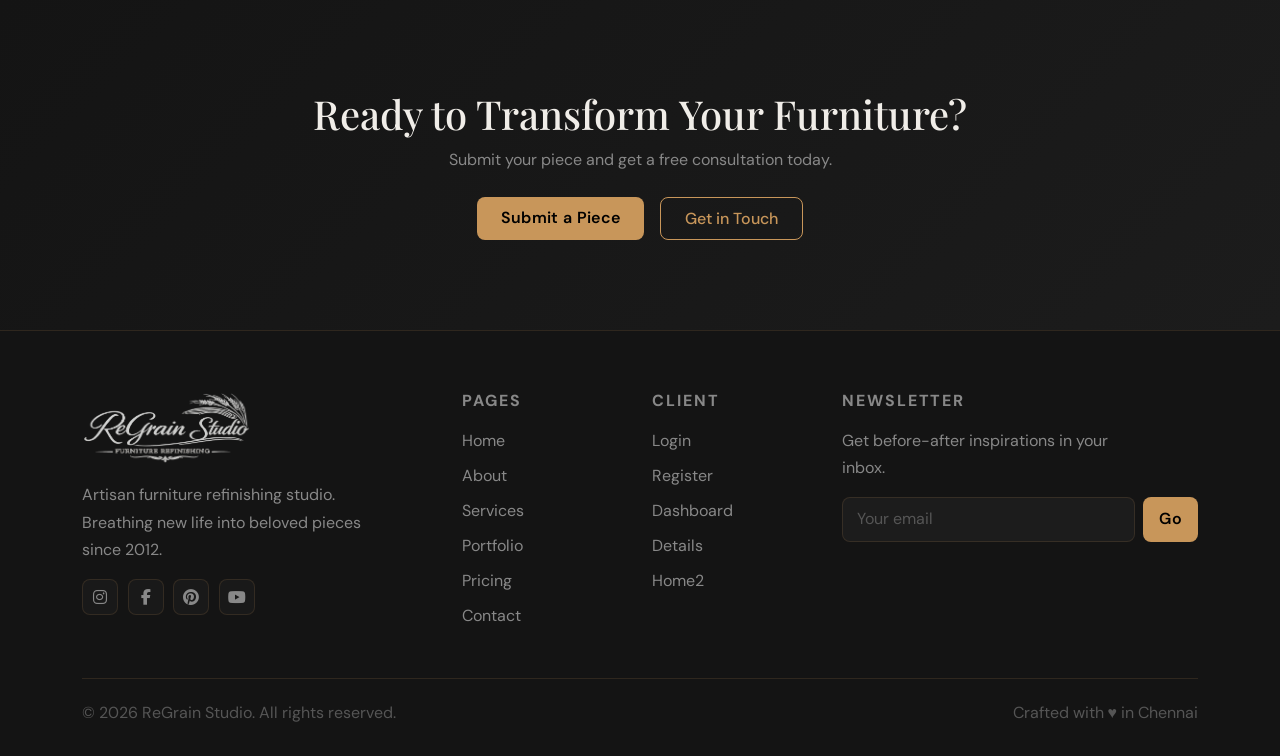
==== commit 426997f5: "Update about.html" ====
--- a/about.html
+++ b/about.html
@@ -33,7 +33,7 @@
             <li><a class="dropdown-item" href="home2.html">Home 2 — Minimal</a></li>
           </ul>
         </li>
-        <li class="nav-item"><a class="nav-link active" href="about.html">About</a></li>
+        <li class="nav-item active"><a class="nav-link" href="about.html">About</a></li>
         <li class="nav-item"><a class="nav-link" href="services.html">Services</a></li>
         <li class="nav-item"><a class="nav-link" href="portfolio.html">Portfolio</a></li>
         <li class="nav-item"><a class="nav-link" href="pricing.html">Pricing</a></li>
--- a/style.css
+++ b/style.css
@@ -181,12 +181,12 @@
 }
 .btn-outline-custom {
   background: transparent;
-  border: 1.5px solid #ddd;
-  color: var(--text-primary);
+  border: 1.5px solid var(--accent);
+  color: var(--accent);
   border-radius: 8px;
   padding: 0.55rem 1.5rem;
   font-weight: 500;
-  font-size: 1rem
+  font-size: 1rem;
   transition: var(--transition);
 }
 .dashboard-main .projects-table-wrap .btn-outline-custom
@@ -238,7 +238,9 @@
 .hero-section {
   position: relative;
   overflow: hidden;
-  background: var(--dark-bg);
+  background:
+    linear-gradient(rgba(13,13,13,0.72), rgba(13,13,13,0.65)),
+    url('images/bann1.jpg') center / cover no-repeat;
   padding-top: var(--nav-h);
 }
 .hero-bg-grain {
@@ -298,6 +300,7 @@
 }
 .ba-panel { flex: 1; position: relative; display: flex; align-items: flex-end; }
 .ba-img { position: absolute; inset: 0; }
+.ba-img img { width: 100%; height: 100%; object-fit: cover; display: block; }
 .before-img { background: linear-gradient(135deg, #2a1f14 0%, #3d2b18 50%, #1f1208 100%); }
 .after-img { background: linear-gradient(135deg, #1a2f1a 0%, #2d5a2d 50%, #4a8c4a 100%); }
 .ba-label {
@@ -314,7 +317,7 @@
   background: var(--dark-bg);
   display: flex; align-items: center; justify-content: center;
   color: var(--accent);
-  font-size: 1rem
+  font-size: 1rem;
   border-left: 1px solid var(--dark-border);
   border-right: 1px solid var(--dark-border);
 }
@@ -461,11 +464,12 @@
   font-weight: 700;
   letter-spacing: 0.1em;
   text-transform: uppercase;
-  background: rgba(0,0,0,0.55);
+  background: rgba(0,0,0,0.82);
   backdrop-filter: blur(4px);
   padding: 3px 9px;
   border-radius: 4px;
   color: #fff;
+  text-shadow: 0 1px 2px rgba(0,0,0,0.5);
 }
 
 /* Fallback background if no image */
@@ -1662,11 +1666,12 @@
   z-index: 2;
   font-size: 0.65rem;
   font-weight: 700;
-  background: rgba(0,0,0,0.55);
+  background: rgba(0,0,0,0.82);
   padding: 2px 7px;
   border-radius: 3px;
   letter-spacing: 0.08em;
   color: #fff;
+  text-shadow: 0 1px 2px rgba(0,0,0,0.5);
 }
 /* Team photo — image fit */
 .team-photo {
@@ -2084,8 +2089,9 @@
 body.light-mode .hero2-title { color: #fff !important; }
 body.light-mode .btn-outline-custom {
   background: transparent;
-  border: 1.5px solid #000;
-  }
+  border: 1.5px solid var(--accent);
+  color: var(--accent);
+}
   [dir="rtl"] .text-center .section-title,[dir="rtl"] .value-card p,[dir="rtl"] .value-card h5
   {
     text-align: center;
@@ -2247,9 +2253,24 @@
     flex: 0 0 100%;
     max-width: 100%;
   }
+  .hero2-section
+  {
+    min-height:50vh !important;
+  }
     body.light-mode .navbar-collapse {
     background: #fff;
   }
+  .before-after-card {
+  height: 280px;
+  margin-left: 0px;
+}
+.stat-item {
+  width: 33%;
+}
+.hero-section .min-vh-100
+{
+min-height:80vh !important;
+}
    
 
   /* Work grid right 2x2 → stacked */
@@ -2389,3 +2410,6 @@
     background: transparent;
   }
 }
+.stat-item {
+  width: 23%;
+}
--- a/pages.css
+++ b/pages.css
@@ -222,7 +222,7 @@
   justify-content: center;
 }
 .ps-item {
-  flex: 1; min-width: 200px; max-width: 240px;
+  flex: 1; min-width: 240px; max-width: 280px;
   text-align: center; padding: 1rem;
 }
 .ps-icon { width: 56px; height: 56px; background: rgba(200,150,90,0.12); border-radius: 14px; display: flex; align-items: center; justify-content: center; font-size: 1.2rem; color: var(--accent); margin: 0 auto 0.5rem; }
@@ -287,7 +287,7 @@
   background: linear-gradient(135deg, #1a1a2e, #2d4a8c);
   position: relative; display: flex; align-items: flex-end; justify-content: flex-end; padding: 16px;
 }
-.pcf-label { font-size: 0.72rem; font-weight: 700; letter-spacing: 0.1em; background: rgba(0,0,0,0.6); padding: 3px 10px; border-radius: 4px; }
+.pcf-label { font-size: 0.72rem; font-weight: 700; letter-spacing: 0.1em; background: rgba(0,0,0,0.82); color: #fff; padding: 3px 10px; border-radius: 4px; text-shadow: 0 1px 3px rgba(0,0,0,0.5); }
 .pcf-divider {
   width: 48px; flex-shrink: 0;
   background: var(--dark-bg);
@@ -298,15 +298,15 @@
 }
 .pcf-overlay {
   position: absolute; bottom: 0; left: 0; right: 0;
-  background: linear-gradient(to top, rgba(0,0,0,0.9) 0%, transparent 100%);
+  background: linear-gradient(to top, rgba(0,0,0,0.93) 0%, rgba(0,0,0,0.62) 50%, rgba(0,0,0,0.18) 100%);
   padding: 2rem;
   pointer-events: none;
 }
 .pcf-info { max-width: 500px; }
 .pcf-tag { display: inline-block; background: var(--accent); color: #000; font-size: 0.72rem; font-weight: 700; padding: 3px 10px; border-radius: 20px; margin-bottom: 0.5rem; }
-.pcf-info h3 { font-size: 1.8rem; margin-bottom: 0.3rem; }
-.pcf-info p { font-size: 1rem; color: rgba(240,237,232,0.8); margin-bottom: 0.5rem; }
-.pcf-meta { display: flex; gap: 1.2rem; font-size: 1rem; color: var(--text-muted); }
+.pcf-info h3 { font-size: 1.8rem; margin-bottom: 0.3rem; color: #fff; text-shadow: 0 1px 6px rgba(0,0,0,0.7); }
+.pcf-info p { font-size: 1rem; color: rgba(255,255,255,0.9); margin-bottom: 0.5rem; }
+.pcf-meta { display: flex; gap: 1.2rem; font-size: 1rem; color: rgba(255,255,255,0.72); }
 .pcf-meta i { color: var(--accent); margin-right: 0.3rem; }
 
 /* Regular portfolio card with full BA */
@@ -322,7 +322,7 @@
 .pcf2-imgs { display: flex; height: 200px; }
 .pcf2-before { flex: 1; background: linear-gradient(135deg, #1f1208, #2d1a0a); position: relative; display: flex; align-items: flex-end; padding: 8px; border-right: 1px solid rgba(255,255,255,0.04); }
 .pcf2-after { flex: 1; position: relative; display: flex; align-items: flex-end; padding: 8px; }
-.pcf2-before span, .pcf2-after span { font-size: 0.65rem; font-weight: 700; background: rgba(0,0,0,0.55); padding: 2px 7px; border-radius: 3px; letter-spacing: 0.08em; }
+.pcf2-before span, .pcf2-after span { font-size: 0.65rem; font-weight: 700; background: rgba(0,0,0,0.82); color: #fff; padding: 2px 7px; border-radius: 3px; letter-spacing: 0.08em; text-shadow: 0 1px 2px rgba(0,0,0,0.5); }
 .pcf2-after.g1 { background: linear-gradient(135deg, #2d1a2e, #6d2d7a); }
 .pcf2-after.g2 { background: linear-gradient(135deg, #1a2f1a, #4a8c4a); }
 .pcf2-after.g3 { background: linear-gradient(135deg, #1a2a1a, #2D6A4F); }
@@ -690,4 +690,8 @@
 .page-hero-inner {
   position: relative;
   z-index: 2;
-}+}
+.navbar-nav .nav-link:hover, .nav-item.active a {
+  color: var(--accent) !important;
+  background: rgba(200,150,90,0.08);
+}
